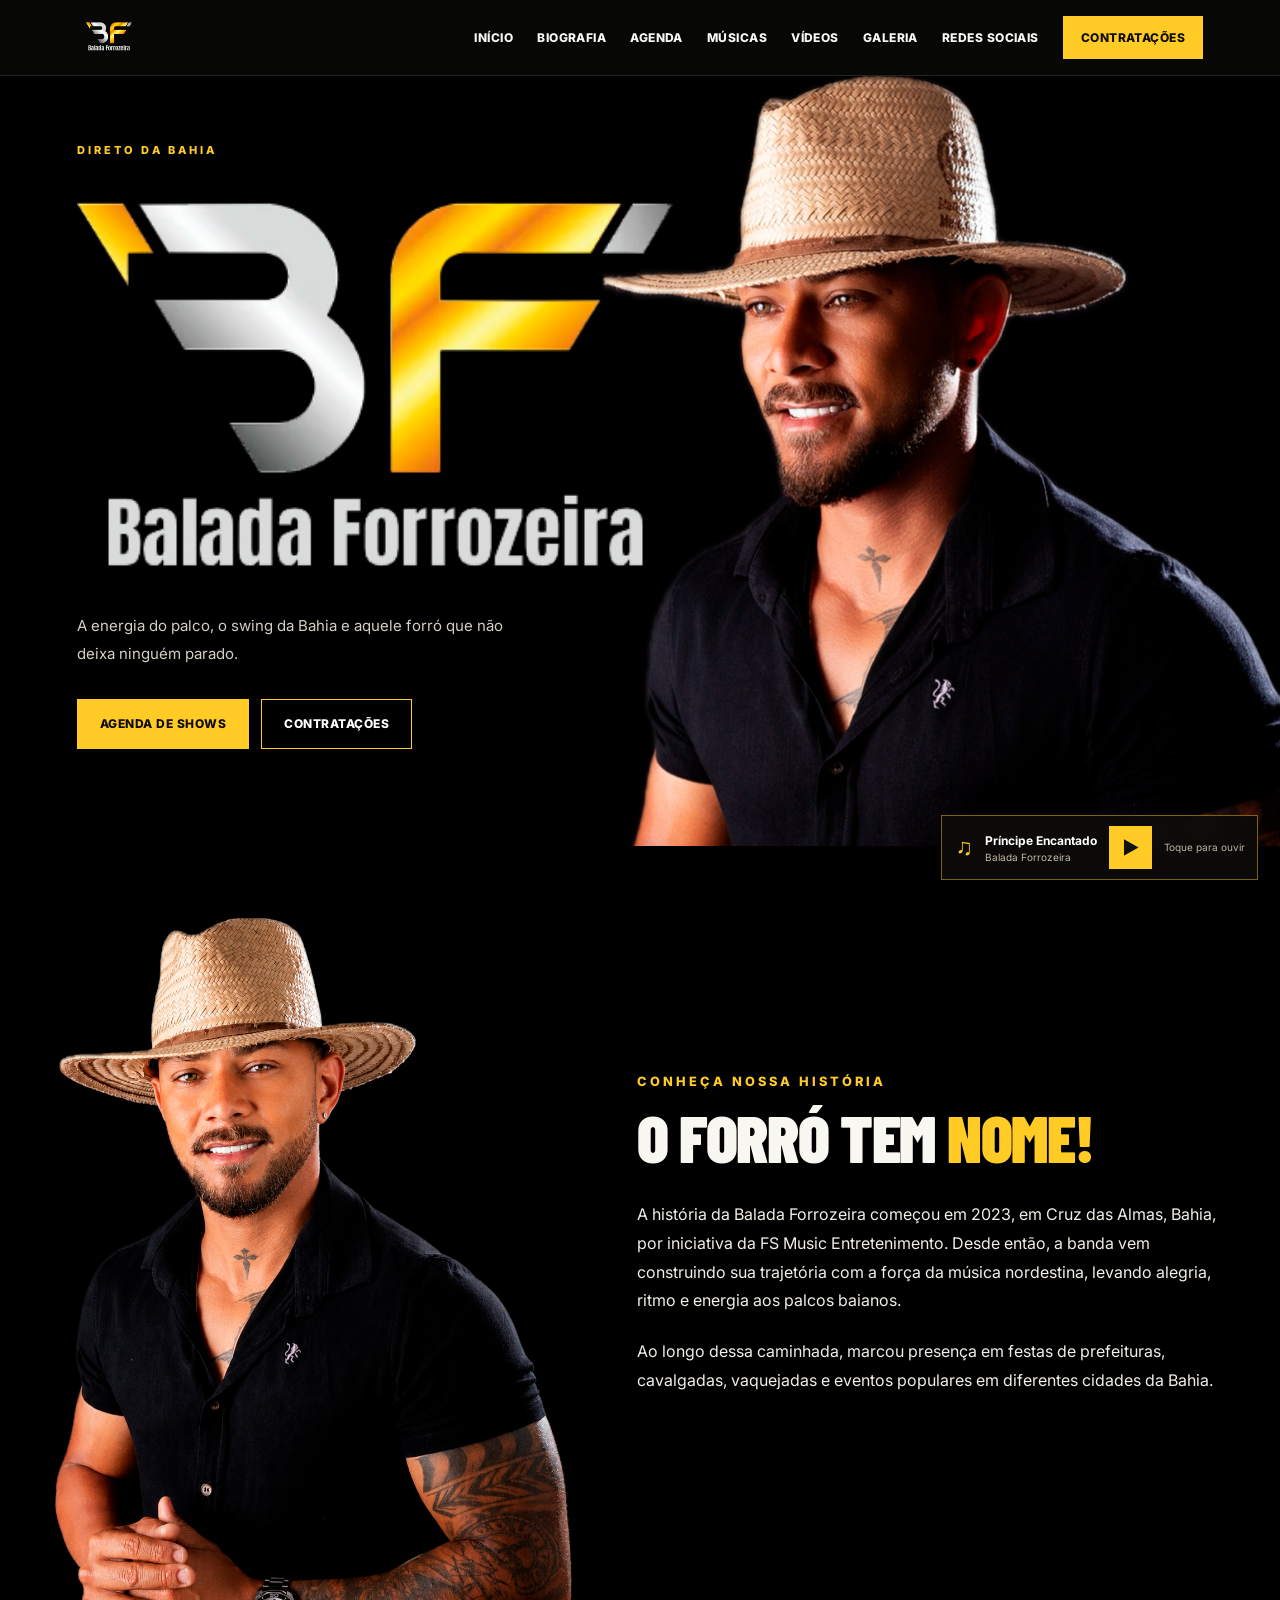
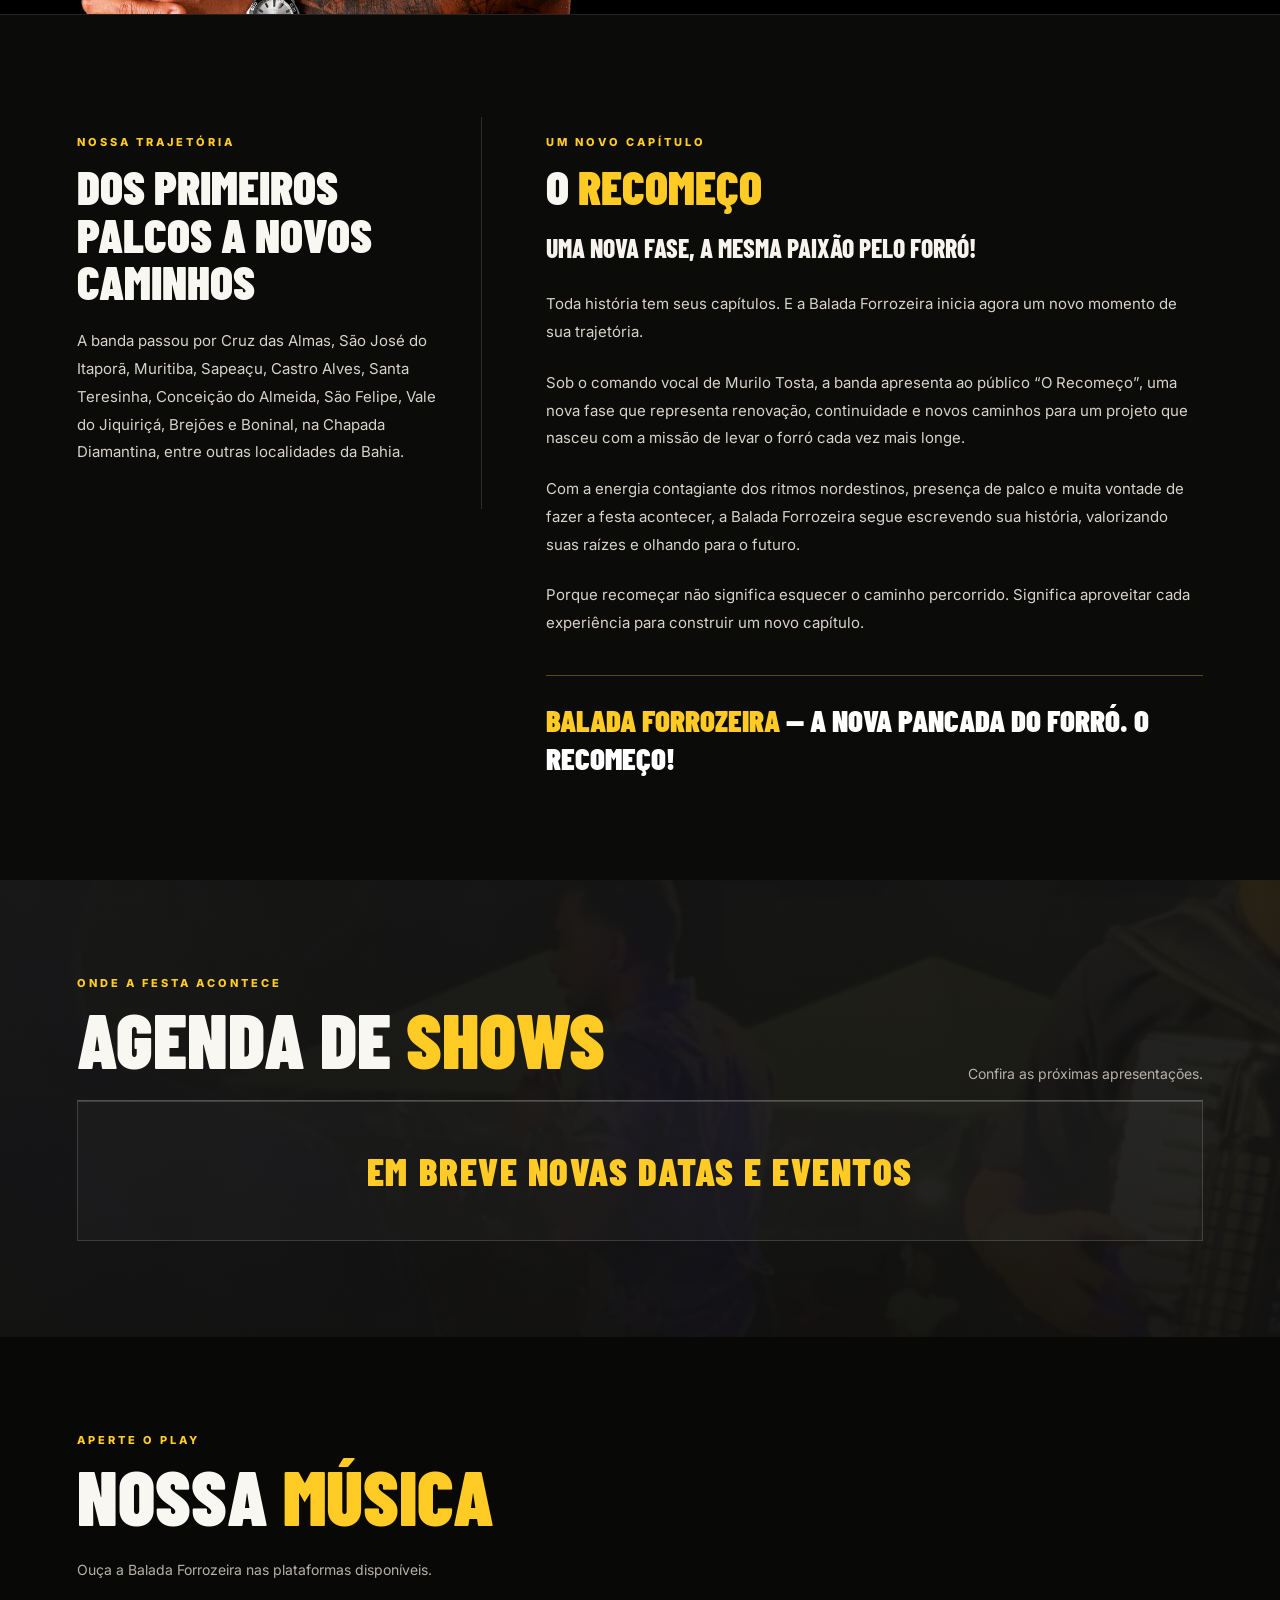
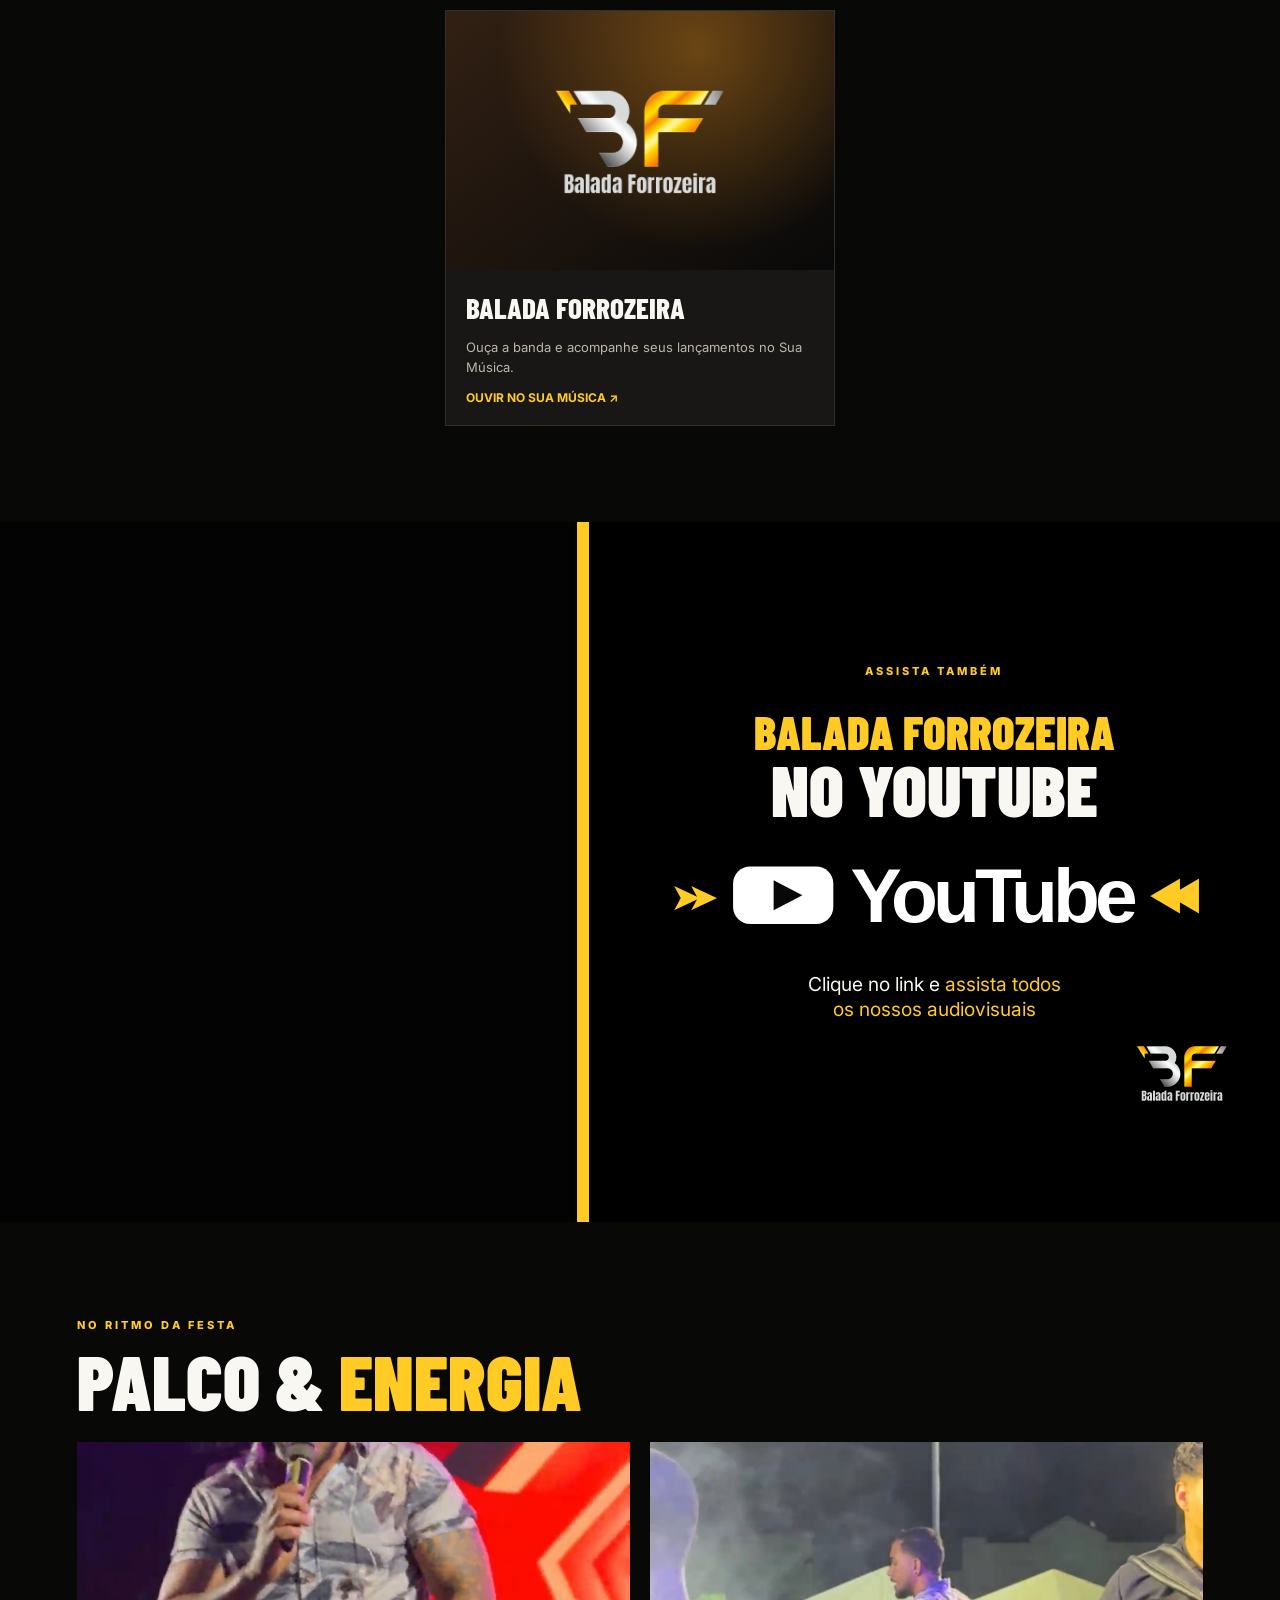
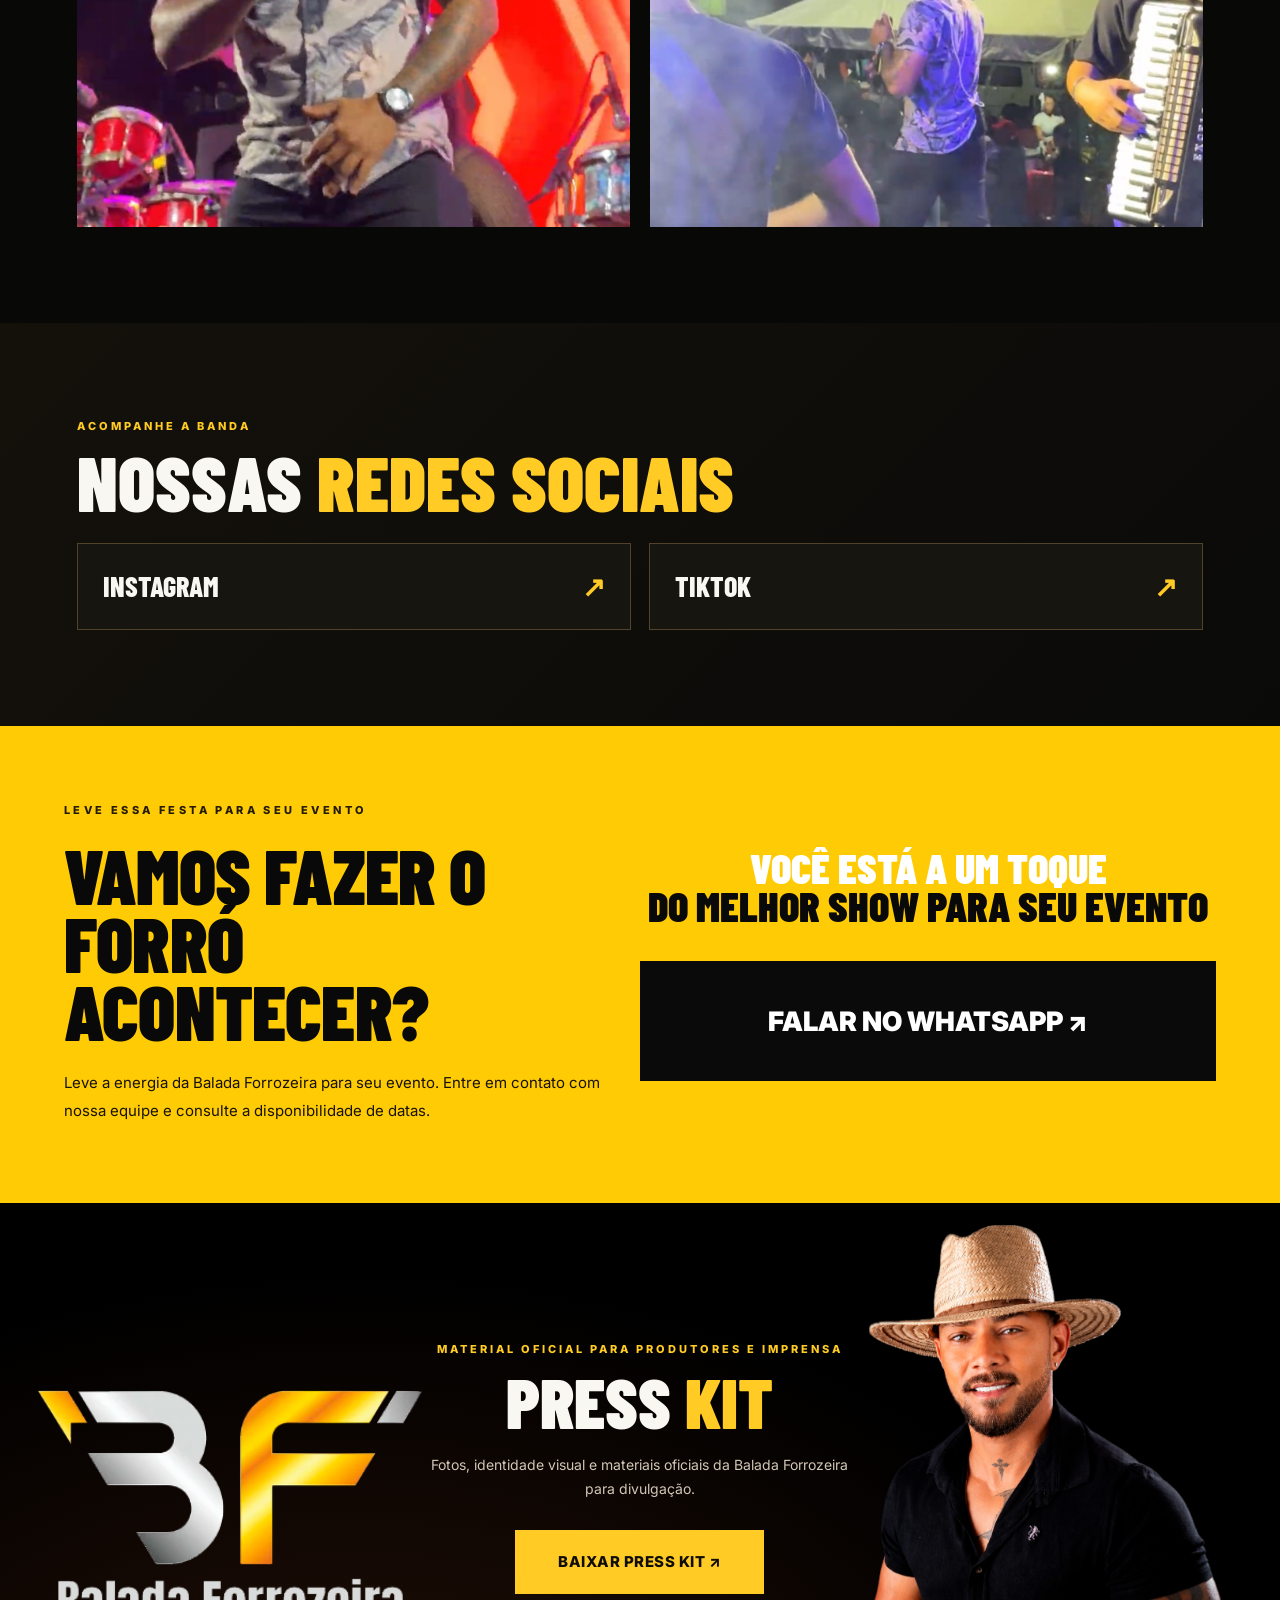
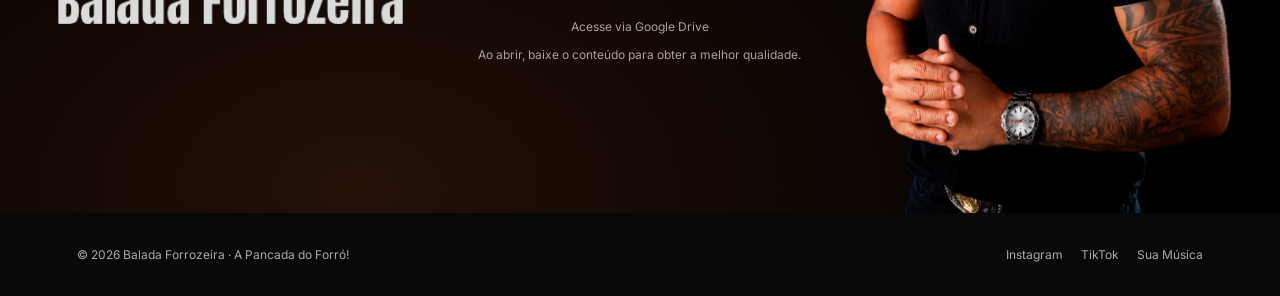
==== index.html @ 8a08c50a "Add files via upload" ====
<!doctype html><html lang="pt-BR"><head><meta charset="utf-8"><meta name="viewport" content="width=device-width,initial-scale=1"><meta name="theme-color" content="#090807"><meta name="description" content="Balada Forrozeira — O Recomeço, com Murilo Tosta. Conheça a história da banda, iniciada em Cruz das Almas, Bahia, suas músicas, vídeos e agenda de shows."><title>Balada Forrozeira | O Recomeço — Murilo Tosta</title><meta name="robots" content="index,follow,max-image-preview:large"><meta property="og:type" content="website"><meta property="og:locale" content="pt_BR"><meta property="og:title" content="Balada Forrozeira | O Recomeço — Murilo Tosta"><meta property="og:description" content="Conheça a Balada Forrozeira, banda de forró iniciada em Cruz das Almas, Bahia, em 2023. O Recomeço, com Murilo Tosta: música, vídeos, agenda e contato."><meta name="twitter:card" content="summary_large_image"><script type="application/ld+json">{"@context":"https://schema.org","@type":"MusicGroup","name":"Balada Forrozeira","alternateName":"Banda Balada Forrozeira","description":"Banda de forró criada em 2023 por iniciativa da FS Music Entretenimento, de Cruz das Almas, Bahia. Atualmente sob comando vocal de Murilo Tosta, na fase O Recomeço.","foundingDate":"2023","foundingLocation":{"@type":"Place","name":"Cruz das Almas, Bahia, Brasil"},"genre":"Forró","member":{"@type":"Person","name":"Murilo Tosta"},"sameAs":["https://www.youtube.com/@BandaBaladaForrozeiraOficial"]}</script><link rel="preconnect" href="https://fonts.googleapis.com"><link href="https://fonts.googleapis.com/css2?family=Barlow+Condensed:wght@500;600;700;800;900&family=Inter:wght@400;500;600;700;800&display=swap" rel="stylesheet"><style>
:root{--bg:#080807;--dark:#10100e;--yellow:#ffcb24;--orange:#ef7c12;--white:#f8f7f2;--gray:#b7b2a7}*{box-sizing:border-box}html{scroll-behavior:smooth}body{margin:0;background:var(--bg);color:var(--white);font-family:Inter,Arial,sans-serif}a{color:inherit;text-decoration:none}img,video{max-width:100%}button{font:inherit}h1,h2,h3,p{margin-top:0}.wrap{max-width:1240px;margin:auto;padding:0 5%}.site-header{position:sticky;top:0;z-index:30;background:#080807ed;border-bottom:1px solid #ffffff1d;backdrop-filter:blur(15px)}.header-inner{height:75px;display:flex;align-items:center;justify-content:space-between;gap:25px}.small-logo{width:118px;height:62px;object-fit:contain;object-position:left center}.nav{display:flex;align-items:center;gap:24px}.nav a{font:800 12px Inter,sans-serif;text-transform:uppercase;letter-spacing:.45px}.nav a:hover{color:var(--yellow)}.nav .nav-cta{background:var(--yellow);padding:14px 18px;color:#100e07}.menu-toggle{display:none;background:transparent;border:0;color:#fff;font-size:28px}.hero{position:relative;overflow:hidden;background:radial-gradient(ellipse at 75% 80%,#2a190c 0%,transparent 46%),#080807}.hero:after{content:"";position:absolute;bottom:0;left:0;right:0;height:110px;background:linear-gradient(transparent,#080807);pointer-events:none;z-index:3}.hero-inner{height:min(740px,75vw);min-height:610px;display:grid;grid-template-columns:48% 52%;align-items:center;position:relative}.hero-copy{z-index:5;position:relative;padding:15px 0 80px}.micro{font-size:11px;letter-spacing:3px;font-weight:800;text-transform:uppercase;color:var(--yellow)}.hero-logo{display:block;width:min(100%,550px);height:auto;margin:20px 0 10px;filter:drop-shadow(0 12px 22px #0008)}.hero-title{font:900 clamp(34px,4.3vw,60px)/.98 'Barlow Condensed',Impact,sans-serif;text-transform:uppercase;letter-spacing:.3px;margin:0 0 15px}.hero-title span,.heading span{color:var(--yellow)}.hero-sub{max-width:400px;font-size:14px;line-height:1.75;color:#d4cfc4;margin:0 0 25px}.hero-person{position:absolute;z-index:2;right:-3%;bottom:-5%;height:113%;width:61%;object-fit:contain;object-position:bottom right;filter:drop-shadow(-14px 10px 28px #0007)}.hero-accent{position:absolute;width:540px;height:540px;border-radius:50%;right:-12%;top:6%;background:radial-gradient(circle,#b7581838 0%,transparent 67%);z-index:1}.actions{display:flex;gap:12px;flex-wrap:wrap}.button{display:inline-flex;justify-content:center;align-items:center;min-height:50px;padding:0 22px;border:1px solid var(--yellow);font-weight:800;text-transform:uppercase;font-size:12px;letter-spacing:.5px;transition:transform .2s}.button:hover{transform:translateY(-3px)}.button.primary{background:var(--yellow);color:#100d06}.button.outline{color:#fff}.section{padding:96px 0;position:relative;overflow:hidden}.section-alt{background:#11110f}.heading{font:900 clamp(45px,6vw,77px)/.96 'Barlow Condensed',Impact,sans-serif;text-transform:uppercase;margin:12px 0 24px}.section-intro{color:var(--gray);font-size:14px;line-height:1.8}.bio{background:linear-gradient(125deg,#17120d,#090807 60%)}.bio-grid{display:grid;grid-template-columns:48% 52%;align-items:center;gap:2%}.bio-visual{position:relative;min-height:550px;align-self:stretch}.bio-visual img{position:absolute;height:114%;max-width:none;width:100%;bottom:-96px;left:-5%;object-fit:contain;object-position:bottom center;filter:drop-shadow(0 18px 25px #0009)}.bio-copy{padding:40px 0 30px}.bio-copy p{max-width:560px;font-size:15px;line-height:1.9;color:#d4d0c8}.demo{color:#9e9789!important;font-size:12px!important}.shows-section{isolation:isolate}.shows-section:before{content:"";position:absolute;inset:0;background:linear-gradient(90deg,#10100ff2,#10100fe6),url('assets/IMG_4966.jpeg') center/cover;z-index:-2}.shows-section:after{content:"";position:absolute;inset:0;background:linear-gradient(180deg,transparent,#100f0d8a);z-index:-1}.section-head{display:flex;justify-content:space-between;align-items:end;gap:25px}.shows{border-top:1px solid #ffffff42}.show{display:grid;grid-template-columns:105px 1.2fr 1fr 95px;gap:24px;align-items:center;padding:25px 0;border-bottom:1px solid #ffffff35}.show-date{display:flex;gap:10px;align-items:center}.show-date strong{font:900 53px/.9 'Barlow Condensed';color:var(--yellow)}.show-date small{font:800 16px 'Barlow Condensed'}.show h3{font-size:17px;margin:0 0 7px}.show p{font-size:12px;color:#b8b3aa;margin:0}.show-city{font-size:13px;color:#d8d2c6}.status{border:1px solid #ffffff65;padding:11px 10px;text-align:center;text-transform:uppercase;font-size:10px;font-weight:800}.music-grid{display:grid;grid-template-columns:repeat(3,1fr);gap:22px}.album{display:flex;flex-direction:column;min-height:320px;background:#181715;border:1px solid #ffffff1b;transition:transform .2s,border-color .2s}.album:hover{transform:translateY(-4px);border-color:var(--yellow)}.album-art{aspect-ratio:1.5;background:radial-gradient(circle at 65% 15%,#ed971c5c,transparent 60%),linear-gradient(145deg,#322013,#090909);display:flex;align-items:center;justify-content:center;overflow:hidden}.album-art img{height:100%;width:100%;object-fit:contain;padding:12px}.album-body{padding:20px;display:flex;flex-direction:column;gap:12px;flex:1}.album h3{font:800 29px 'Barlow Condensed';text-transform:uppercase;margin:0}.album p{color:#bdb6aa;font-size:13px;line-height:1.6;margin:0}.album strong{margin-top:auto;color:var(--yellow);font-size:12px;text-transform:uppercase}.empty-cover{font:900 35px 'Barlow Condensed';color:#ffffffaa;text-align:center;padding:20px}.video-grid{display:grid;grid-template-columns:1.2fr .8fr;gap:24px}.video-feature{background:#151412;border:1px solid #ffffff22;overflow:hidden}.video-feature video{display:block;width:100%;height:365px;object-fit:contain;background:#080807}.video-caption{padding:20px;font-size:14px;font-weight:700}.video-side{background:#191713;padding:32px;display:flex;flex-direction:column;justify-content:center;align-items:flex-start}.video-side p{font-size:14px;color:#d3cabc;line-height:1.8}.gallery-grid{display:grid;grid-template-columns:1fr 1fr;gap:20px}.gallery-grid img{width:100%;height:385px;object-fit:cover;display:block}.social{background:linear-gradient(135deg,#14110b,#0a0a09)}.social-links{display:grid;grid-template-columns:repeat(2,1fr);gap:18px}.social-link{display:flex;justify-content:space-between;align-items:center;padding:25px;border:1px solid #50432a;background:#171510;font:800 28px 'Barlow Condensed';text-transform:uppercase}.social-link:hover{background:#29200d}.social-link span{color:var(--yellow)}.booking{background:var(--yellow);color:#15110a;padding:80px 0}.booking .micro{color:#5b380a}.booking .heading{max-width:800px}.booking p{max-width:580px;line-height:1.8}.booking .button{background:#111;color:#fff;border-color:#111;padding:0 36px;font-size:14px;min-height:58px}.press{background:radial-gradient(ellipse at 18% 85%,#41200f,#0c0b0a 60%);padding:85px 0 0}.press-inner{display:grid;grid-template-columns:43% 57%;align-items:center;min-height:470px}.press-photo{height:470px;position:relative;overflow:hidden}.press-photo img{position:absolute;bottom:-30%;left:0;height:133%;width:100%;object-fit:contain;object-position:bottom center}.press-copy{text-align:center;padding:20px 0 70px}.press-copy .heading{margin-bottom:18px}.press-copy p{font-size:14px;color:#d2c7b7;line-height:1.7}.press-copy .button{min-height:64px;font-size:15px;padding:0 42px;margin:15px auto}.press-note{font-size:12px!important;color:#aaa197!important;margin:8px 0}.footer{padding:34px 0;display:flex;justify-content:space-between;gap:20px;color:#b0a99c;font-size:12px}.footer a{margin-left:18px}.footer a:hover{color:var(--yellow)}
@media(max-width:900px){.nav{gap:12px}.nav a{font-size:10px}.hero-inner{min-height:610px}.hero-person{width:68%;right:-13%}.hero-copy{max-width:460px}.bio-visual{min-height:490px}.show{grid-template-columns:100px 1fr 1fr;gap:16px}.show .status{display:none}.music-grid{gap:12px}.album-body{padding:16px}}
@media(max-width:700px){.header-inner{height:66px}.small-logo{width:94px}.menu-toggle{display:block}.nav{display:none;position:absolute;top:66px;left:0;right:0;background:#0c0b09;padding:22px 6%;flex-direction:column;align-items:stretch;gap:22px}.nav.open{display:flex}.nav a{font-size:13px}.hero-inner{height:auto;min-height:820px;display:block}.hero-copy{padding-top:45px;max-width:100%}.hero-logo{width:76%;max-width:370px;margin:12px 0 5px}.hero-title{font-size:38px}.hero-sub{max-width:300px;font-size:12px}.hero-person{height:66%;width:110%;right:-23%;bottom:-4%;object-position:bottom right}.hero-copy .actions{max-width:270px}.hero-copy .button{min-height:42px;padding:0 13px;font-size:10px}.section{padding:65px 0}.bio-grid{grid-template-columns:1fr}.bio-visual{min-height:390px;order:2}.bio-visual img{height:122%;bottom:-60px;left:0}.bio-copy{order:1;padding:0}.section-head{display:block}.show{grid-template-columns:75px 1fr;gap:8px;padding:20px 0}.show-date strong{font-size:42px}.show-city{grid-column:2}.music-grid{grid-template-columns:1fr}.album{min-height:0}.album-art{aspect-ratio:1.9}.video-grid,.gallery-grid,.social-links,.press-inner{grid-template-columns:1fr}.video-feature video{height:280px}.video-side{padding:25px}.gallery-grid img{height:320px}.press-inner{display:flex;flex-direction:column-reverse}.press-photo{height:360px;width:100%}.press-photo img{height:145%;bottom:-45%}.press-copy{padding:0}.booking{padding:65px 0}.footer{flex-direction:column}.footer a{margin:0 14px 0 0}}
@media(max-width:410px){.hero-inner{min-height:755px}.hero-person{height:61%;width:120%;right:-30%}.hero-logo{width:83%}.hero-title{font-size:34px}.hero-sub{max-width:250px}}

/* V4 — composição aprovada: sem molduras, PNGs originais preservados */
.hero{background:radial-gradient(ellipse at 65% 93%,rgba(91,45,13,.26),transparent 45%),#050505}
.hero-inner{height:calc(100svh - 75px);min-height:640px;max-height:840px;grid-template-columns:52% 48%}
.hero-copy{padding:0 0 32px;align-self:center;z-index:4}
.hero-logo{width:min(100%,650px);max-height:450px;object-fit:contain;object-position:left center;margin:22px 0 34px;filter:none}
.hero-person{height:110%;width:66%;right:-4%;bottom:-13%;object-fit:contain;object-position:bottom right;filter:none;z-index:3}
.hero-accent{display:none}
.hero-sub{font-size:15px;max-width:460px}
.hero:after{height:55px}
.bio{background:#0b0b0b}
.bio-visual{min-height:610px;overflow:hidden}
.bio-visual img{height:116%;width:105%;bottom:-13%;left:-7%;object-fit:contain;object-position:bottom left;filter:none}
.press{background:radial-gradient(ellipse at 15% 90%,#2c180d,#090909 62%)}
.press-photo{height:530px;overflow:hidden}
.press-photo img{height:122%;width:110%;bottom:-23%;left:-6%;object-fit:contain;filter:none}
.small-logo{width:95px;height:64px}
@media(max-width:900px){.hero-person{width:73%;right:-13%}.hero-logo{width:94%}}
@media(max-width:700px){
 .hero-inner{height:auto;min-height:800px;max-height:none;display:block}
 .hero-copy{padding:40px 0 0;position:relative;z-index:5}
 .hero-logo{width:85%;max-height:245px;margin:18px 0 12px}
 .hero-sub{max-width:265px;font-size:12px}
 .hero-person{height:66%;width:117%;right:-24%;bottom:-5%;object-position:bottom right;z-index:2}
 .hero-copy .actions{max-width:290px}
 .bio-visual{min-height:430px;overflow:hidden}
 .bio-visual img{height:120%;width:100%;left:0;bottom:-20%}
 .press-photo{height:380px;width:100%}
 .press-photo img{height:127%;bottom:-26%;left:-5%;width:110%}
}
@media(max-width:410px){.hero-inner{min-height:750px}.hero-person{height:63%;width:125%;right:-30%}.hero-logo{width:91%}}

/* V5: composição das duas referências fornecidas; fotografias intactas */
@media(min-width:901px){
 .wrap{max-width:1500px;padding-left:6%;padding-right:6%}
 .hero{overflow:hidden;background:#000}
 .hero-inner{height:770px;min-height:770px;max-height:none;display:block;position:relative}
 .hero-copy{position:relative;padding:67px 0 0;width:53%;z-index:5;align-self:auto}
 .hero-logo{width:650px;max-width:100%;max-height:none;height:auto;margin:45px 0 45px;object-fit:contain;object-position:left top}
 .hero-person{position:absolute;right:-5%;top:0;bottom:auto;height:auto;width:min(58%,810px);max-width:none;object-fit:initial;filter:none;z-index:3}
 .hero-sub{font-size:15px;max-width:465px;line-height:1.9;margin-bottom:30px}
 .hero:after{display:none}
 .bio{background:#000;overflow:hidden;padding:0}
 .bio-grid{min-height:790px;grid-template-columns:49% 51%;gap:0;position:relative}
 .bio-visual{min-height:790px;position:relative;overflow:visible}
 .bio-visual img{position:absolute;left:-10%;top:24px;bottom:auto;width:115%;max-width:none;height:auto;object-fit:initial;filter:none}
 .bio-copy{padding-left:35px;z-index:2}
 .bio-copy .heading{font-size:clamp(55px,5.1vw,83px)}
}
@media(min-width:901px) and (max-width:1200px){.hero-person{width:62%;right:-12%}.hero-copy{width:55%}.hero-logo{width:560px}.bio-visual img{width:120%;left:-15%}}
@media(max-width:900px){
 .hero{background:#000;overflow:hidden}
 .hero-inner{min-height:760px;max-height:none;height:auto;display:block}
 .hero-copy{padding:35px 0 0;z-index:5}
 .hero-logo{width:min(94%,520px);max-height:none;height:auto;margin:28px 0 22px}
 .hero-person{position:absolute;top:auto;bottom:-145px;right:-14%;height:auto;width:min(92%,610px);max-width:none;object-fit:initial;filter:none}
 .hero:after{display:none}
 .bio{background:#000;overflow:hidden}
 .bio-grid{display:flex;flex-direction:column;gap:0}
 .bio-copy{order:1;padding:10px 0 0}
 .bio-visual{order:2;min-height:490px;overflow:visible}
 .bio-visual img{position:absolute;top:0;bottom:auto;left:50%;transform:translateX(-50%);width:min(100%,500px);height:auto;max-width:none;object-fit:initial;filter:none}
}
@media(max-width:550px){
 .hero-inner{min-height:740px}
 .hero-logo{width:95%;margin:26px 0 20px}
 .hero-person{width:100%;right:-20%;bottom:-75px}
 .hero-sub{max-width:290px}
 .bio-visual{min-height:440px}
 .bio-visual img{width:110%;left:48%}
}

/* V6 — vídeo ambiente e flutuação delicada, sem recortar ou transformar os arquivos */
.bio{isolation:isolate;background:#000!important}
.bio-motion-bg{position:absolute;inset:0;z-index:0;overflow:hidden;pointer-events:none}
.bio-motion-bg video{display:block;position:absolute;inset:0;width:100%;height:100%;object-fit:cover;object-position:center 42%;opacity:.65;filter:saturate(1.05)}
.bio-motion-bg::after{content:"";position:absolute;inset:0;background:linear-gradient(90deg,rgba(0,0,0,.22),rgba(0,0,0,.30) 45%,rgba(0,0,0,.66))}
.bio-grid{z-index:1}
.hero-person{animation:bfFloat 6.5s ease-in-out infinite;will-change:transform}
.bio-visual img{animation:bfFloat 7.2s ease-in-out infinite;will-change:transform}
.press-photo img{animation:bfFloat 8s ease-in-out infinite;will-change:transform}
/* Transform animations are supported by older browsers; the base positioning remains intact. */
.hero-person{animation-name:bfFloatHero!important}
.bio-visual img{animation-name:bfFloatBio!important}
.press-photo img{animation-name:bfFloatPress!important}
@keyframes bfFloatHero{0%,100%{transform:translateY(0)}50%{transform:translateY(-19px)}}
@keyframes bfFloatBio{0%,100%{transform:translate(-50%,0)}50%{transform:translate(-50%,-19px)}}
@keyframes bfFloatPress{0%,100%{transform:translateY(0)}50%{transform:translateY(-17px)}}
@media(max-width:700px){.bio-motion-bg video{object-position:50% center;opacity:.65}.bio-motion-bg::after{background:rgba(0,0,0,.42)}}
@media(prefers-reduced-motion:reduce){.hero-person,.bio-visual img,.press-photo img{animation:none!important}}

/* V8: enquadramento estável; a animação mantém o centro da foto */
@media(min-width:901px){
 .bio-grid{grid-template-columns:49% 51%;min-height:790px}
 .bio-visual{min-height:790px;overflow:visible}
 .bio-visual img{left:50%!important;top:12px!important;bottom:auto!important;width:auto!important;height:770px!important;max-width:none!important;object-fit:contain!important;animation:bfFloatBio 7.2s ease-in-out infinite!important}
}
@media(max-width:900px){
 .bio-visual img{left:50%!important;top:0!important;bottom:auto!important;width:auto!important;height:min(110vw,560px)!important;max-width:95vw!important;object-fit:contain!important;animation:bfFloatBio 7.2s ease-in-out infinite!important}
}
@media(prefers-reduced-motion:reduce){.bio-visual img{animation:none!important;transform:translateX(-50%)!important}}

/* V9 — player musical; não modifica o layout das seções */
.music-player{position:fixed;right:22px;bottom:20px;z-index:80;display:flex;align-items:center;gap:12px;padding:10px 12px 10px 14px;background:rgba(12,11,9,.96);border:1px solid #ffcb2475;box-shadow:0 12px 36px #000a;backdrop-filter:blur(12px);max-width:calc(100vw - 24px);color:#fff}
.music-player .music-note{font-size:23px;color:var(--yellow);line-height:1}.music-player .track-info{display:flex;flex-direction:column;gap:3px;min-width:0}.music-player .track-info strong{font-size:12px;white-space:nowrap}.music-player .track-info small{font-size:10px;color:#c3b9a5;white-space:nowrap}.music-player button{cursor:pointer;display:flex;align-items:center;justify-content:center;min-width:43px;height:43px;border:0;background:var(--yellow);color:#111;font-size:18px;font-weight:900}.music-player button:focus-visible{outline:2px solid white;outline-offset:3px}.music-player .track-status{font-size:10px;color:#bdb6a9;max-width:120px;line-height:1.3}
@media(max-width:520px){.music-player{right:10px;bottom:10px;gap:9px;padding:8px}.music-player .track-status{display:none}.music-player .music-note{font-size:19px}.music-player .track-info strong{font-size:11px}}

/* V10 — biografia: cantor maior, chapéu sempre visível, sem alterar demais seções */
@media (min-width:901px){
 .bio-grid{min-height:870px!important}
 .bio-visual{min-height:870px!important;overflow:visible!important}
 .bio-visual img{top:26px!important;bottom:auto!important;left:50%!important;height:840px!important;width:auto!important;max-width:none!important;object-fit:contain!important;animation:bfFloatBioSafe 7.2s ease-in-out infinite!important}
}
@media (max-width:900px){
 .bio-visual{min-height:clamp(460px,105vw,650px)!important;overflow:visible!important}
 .bio-visual img{top:22px!important;bottom:auto!important;left:50%!important;height:clamp(450px,100vw,620px)!important;width:auto!important;max-width:100vw!important;object-fit:contain!important;animation:bfFloatBioSafe 7.2s ease-in-out infinite!important}
}
@keyframes bfFloatBioSafe{0%,100%{transform:translate(-50%,0)}50%{transform:translate(-50%,12px)}}
@media(prefers-reduced-motion:reduce){.bio-visual img{animation:none!important;transform:translateX(-50%)!important}}

/* V11 — alteração exclusiva no Press Kit: logo à esquerda, texto central, cantor à direita */
@media (min-width:901px){
 .press{padding:0!important;background:radial-gradient(ellipse at 28% 96%,#241007 0%,#000 62%)!important;overflow:hidden}
 .press .press-inner{max-width:1700px!important;padding:0 3%!important;min-height:610px!important;display:grid!important;grid-template-columns:32% 36% 32%!important;gap:0!important;align-items:center!important;position:relative}
 .press .press-brand{grid-column:1;grid-row:1;align-self:center;z-index:2}
 .press .press-brand img{display:block;width:100%;height:auto;object-fit:contain}
 .press .press-copy{grid-column:2;grid-row:1;z-index:3;padding:30px 0!important;text-align:center}
 .press .press-copy .heading{font-size:clamp(60px,5.5vw,95px)}
 .press .press-photo{grid-column:3;grid-row:1;position:relative!important;height:610px!important;overflow:visible!important;align-self:end}
 .press .press-photo img{position:absolute!important;left:50%!important;top:22px!important;bottom:auto!important;transform:translateX(-50%)!important;height:670px!important;width:auto!important;max-width:none!important;object-fit:contain!important;animation:bfPressSafe 8s ease-in-out infinite!important}
 @keyframes bfPressSafe{0%,100%{transform:translate(-50%,0)}50%{transform:translate(-50%,10px)}}
}
@media (max-width:900px){
 .press{overflow:hidden;background:#000!important}
 .press .press-inner{display:flex!important;flex-direction:column!important;align-items:center!important;padding-top:55px!important}
 .press .press-brand{width:min(85%,400px);order:1;margin-bottom:24px}
 .press .press-brand img{width:100%;height:auto;display:block}
 .press .press-copy{order:2!important;padding:0 0 24px!important}
 .press .press-photo{order:3!important;position:relative!important;width:100%!important;height:clamp(380px,105vw,610px)!important;overflow:visible!important}
 .press .press-photo img{position:absolute!important;top:14px!important;bottom:auto!important;left:50%!important;width:auto!important;height:clamp(480px,115vw,700px)!important;max-width:none!important;object-fit:contain!important;animation:bfPressMobile 8s ease-in-out infinite!important}
 @keyframes bfPressMobile{0%,100%{transform:translate(-50%,0)}50%{transform:translate(-50%,24px)}}
}
@media(prefers-reduced-motion:reduce){.press .press-photo img{animation:none!important;transform:translateX(-50%)!important}}

/* V12: changes confined to biography, YouTube and booking */
@media(min-width:901px){
 .bio{overflow:hidden}
 .bio-grid{min-height:690px;grid-template-columns:48% 52%}
 .bio-visual{min-height:690px}
 .bio-visual img{height:780px!important;width:auto!important;max-width:none!important;left:50%!important;bottom:-86px!important;top:auto!important;object-fit:contain!important;transform:translateX(-50%);animation:bfBioV12 8s ease-in-out infinite!important}
 @keyframes bfBioV12{0%,100%{transform:translate(-50%,0)}50%{transform:translate(-50%,-9px)}}
}
.bf-youtube{background:#030303!important;padding:0!important}
.bf-youtube-layout{display:grid;grid-template-columns:46% 54%;min-height:700px}
.bf-youtube-visual{position:relative;overflow:hidden;border-right:12px solid #ffcb24;min-height:700px}
.bf-youtube-visual video{position:absolute;width:100%;height:100%;inset:0;object-fit:cover;object-position:center center;display:block}
.bf-youtube-copy{display:flex;flex-direction:column;justify-content:center;align-items:center;text-align:center;padding:65px 5% 45px;background:#000}
.bf-youtube-heading{font:900 clamp(56px,5.6vw,110px)/.94 'Barlow Condensed',Impact,sans-serif;text-transform:uppercase;margin:10px 0 35px}
.bf-youtube-heading span{color:#ffcb24;font-size:.65em}
.bf-youtube-link{display:flex;align-items:center;justify-content:center;gap:16px;width:100%;max-width:620px;transition:transform .2s}
.bf-youtube-link:hover{transform:scale(1.035)}
.bf-youtube-link svg{width:clamp(68px,8vw,116px);flex:none}
.bf-youtube-word{font:800 clamp(45px,6vw,108px)/1 Arial,sans-serif;letter-spacing:-5px;color:#fff}
.bf-arrows{color:#ffcb24;font-size:clamp(22px,3vw,52px);letter-spacing:-15px;padding-right:12px}
.bf-youtube-invite{font-size:clamp(17px,1.5vw,25px);line-height:1.3;margin:38px 0 24px}
.bf-youtube-invite strong{font-weight:400;color:#ffcb24}
.bf-youtube-logo{width:90px;align-self:flex-end;margin-right:3%;object-fit:contain}
.booking{overflow:hidden;padding:0!important;min-height:540px}
.bf-booking-grid{display:grid;grid-template-columns:60% 40%;min-height:540px;align-items:center;position:relative}
.bf-booking-copy{padding:70px 0;position:relative;z-index:2}
.booking .heading{font-size:clamp(60px,6.5vw,108px);max-width:850px}
.booking p{font-size:17px;max-width:680px}
.bf-booking-art{position:relative;height:100%;min-height:540px}
.bf-booking-art img{position:absolute;right:-9%;bottom:-100px;height:112%;width:auto;max-width:none;object-fit:contain;object-position:bottom center;filter:drop-shadow(-12px 8px 12px #0002)}
.bf-booking-outline{position:absolute;top:20%;right:-8%;font:900 clamp(55px,7vw,125px)/.9 'Barlow Condensed',Impact,sans-serif;color:#00000013;text-align:right}
@media(max-width:900px){
 .bf-youtube-layout{grid-template-columns:1fr 1fr;min-height:510px}
 .bf-youtube-visual{min-height:510px}
 .bf-youtube-copy{padding:35px 5%}
 .bf-youtube-heading{font-size:58px}
 .bf-youtube-word{font-size:45px;letter-spacing:-3px}
 .bf-arrows{font-size:22px;letter-spacing:-8px}
 .bf-youtube-link svg{width:62px}
 .bf-booking-art img{height:95%;right:-25%;bottom:-35px}
}
@media(max-width:700px){
 .bio-visual{min-height:500px!important}
 .bio-visual img{height:590px!important;width:auto!important;max-width:none!important;left:50%!important;bottom:-80px!important;top:auto!important;transform:translateX(-50%)!important;animation:none!important}
 .bf-youtube-layout{grid-template-columns:1fr}
 .bf-youtube-visual{height:530px;min-height:0;border-right:0;border-bottom:8px solid #ffcb24}
 .bf-youtube-copy{padding:48px 5%}
 .bf-youtube-heading{font-size:clamp(52px,12vw,75px)}
 .bf-youtube-word{font-size:clamp(42px,10vw,72px)}
 .bf-youtube-invite{font-size:18px}
 .bf-youtube-logo{width:70px}
 .bf-booking-grid{display:flex;flex-direction:column;align-items:stretch}
 .bf-booking-copy{padding:65px 0 10px}
 .booking .heading{font-size:clamp(58px,13vw,85px)}
 .bf-booking-art{height:380px;min-height:380px}
 .bf-booking-art img{height:110%;right:50%;transform:translateX(50%);bottom:-55px}
 .bf-booking-outline{right:0;top:15%;font-size:85px}
}
@media(prefers-reduced-motion:reduce){.bio-visual img{animation:none!important}}

/* V13 — somente seção de contratações, conforme referência fornecida */
.booking{background:#ffcb05!important;color:#080808!important;min-height:0!important;padding:0!important;overflow:visible!important}
.booking .bf-booking-reference{display:grid!important;grid-template-columns:50% 50%!important;align-items:center!important;gap:0!important;min-height:0!important;max-width:1510px!important;padding:55px 30px 65px!important}
.bf-booking-left{padding:0 35px 0 0}
.booking .bf-booking-left .micro{color:#241b03!important;letter-spacing:.31em;font-size:12px;font-weight:800;margin:0 0 24px}
.booking .bf-booking-left .heading{color:#090909!important;font-size:clamp(76px,6.1vw,122px)!important;line-height:.87!important;max-width:none!important;margin:0 0 27px!important;letter-spacing:-.012em}
.booking .bf-booking-left p{font-size:16px!important;line-height:1.8!important;max-width:650px!important;margin:0!important;color:#17120a!important}
.bf-booking-right{text-align:center;padding:0 0 0 20px;display:flex;flex-direction:column;justify-content:center;align-items:center;gap:34px}
.bf-booking-right h3{font:900 clamp(35px,3.35vw,67px)/.91 'Barlow Condensed',Impact,sans-serif;text-transform:uppercase;margin:0;color:#090909;white-space:nowrap}
.bf-booking-right h3 span{color:#fff}
.bf-booking-whatsapp{display:flex;align-items:center;justify-content:center;width:100%;max-width:660px;min-height:150px;padding:25px;background:#0a0a0a;color:#fff!important;font-size:clamp(20px,1.85vw,33px);font-weight:900;text-transform:uppercase;text-decoration:none;transition:background .2s}
.bf-booking-whatsapp:hover{background:#252525}
@media(max-width:1000px){.booking .bf-booking-reference{padding:48px 24px!important}.booking .bf-booking-left .heading{font-size:clamp(55px,7vw,85px)!important}.bf-booking-right h3{font-size:clamp(28px,3.6vw,42px)}.bf-booking-whatsapp{min-height:110px}}
@media(max-width:700px){.booking .bf-booking-reference{grid-template-columns:1fr!important;gap:35px!important;padding:50px 22px!important}.bf-booking-left{padding:0}.booking .bf-booking-left .heading{font-size:clamp(66px,14vw,100px)!important}.bf-booking-right{padding:0;gap:24px}.bf-booking-right h3{font-size:clamp(31px,7.8vw,50px);white-space:normal}.bf-booking-whatsapp{min-height:90px}}

/* V14 — ajustes pontuais conforme as duas referências aprovadas */
@media (min-width:901px){
  #biografia.bio{padding:0!important;min-height:858px!important;overflow:hidden!important;position:relative}
  #biografia .bio-grid{max-width:1792px!important;width:100%!important;padding:0 2.5%!important;min-height:858px!important;height:858px!important;display:grid!important;grid-template-columns:49% 51%!important;gap:0!important;align-items:center!important}
  #biografia .bio-visual{height:858px!important;min-height:858px!important;position:relative!important;overflow:visible!important;align-self:stretch!important}
  #biografia .bio-visual img{position:absolute!important;top:27px!important;bottom:auto!important;left:47%!important;width:auto!important;height:1220px!important;max-width:none!important;object-fit:contain!important;object-position:top center!important;animation:bfBioReference 5.5s ease-in-out infinite!important;filter:none!important}
  @keyframes bfBioReference{0%,100%{transform:translate(-50%,0)}50%{transform:translate(-50%,24px)}}
  #biografia .bio-copy{padding:0 0 0 0!important;position:relative!important;z-index:3!important;align-self:center!important;transform:translateY(3px)}
  #biografia .bio-copy .micro{font-size:15px!important;letter-spacing:3px!important;margin-bottom:18px!important}
  #biografia .bio-copy .heading{font-size:clamp(62px,5.45vw,99px)!important;line-height:.95!important;white-space:nowrap!important;letter-spacing:-.6px!important;margin:0 0 33px!important}
  #biografia .bio-copy p{font-size:19px!important;line-height:2!important;max-width:750px!important;margin:0 0 18px!important;color:#eee!important}
  #biografia .bio-copy .demo{font-size:15px!important;color:#b1a89a!important}
  #contratacoes.booking{background:#ffcb05!important;min-height:477px!important;padding:0!important;overflow:hidden!important}
  #contratacoes .bf-booking-reference{max-width:1435px!important;width:100%!important;min-height:477px!important;display:grid!important;grid-template-columns:50% 50%!important;gap:0!important;align-items:center!important;padding:40px 0!important;margin:0 auto!important}
  #contratacoes .bf-booking-left{padding:0 30px 0 0!important}
  #contratacoes .bf-booking-left .micro{font-size:11px!important;letter-spacing:3.4px!important;margin:0 0 23px!important}
  #contratacoes .bf-booking-left .heading{font-size:clamp(75px,5.2vw,106px)!important;line-height:.89!important;letter-spacing:-.8px!important;margin:0 0 24px!important;max-width:none!important}
  #contratacoes .bf-booking-left p{font-size:15px!important;line-height:1.9!important;max-width:640px!important}
  #contratacoes .bf-booking-right{padding:0!important;gap:36px!important;align-items:center!important;text-align:center!important}
  #contratacoes .bf-booking-right h3{font-size:clamp(38px,3.1vw,62px)!important;line-height:.91!important;white-space:nowrap!important}
  #contratacoes .bf-booking-whatsapp{width:100%!important;max-width:660px!important;min-height:150px!important;font-size:32px!important;padding:25px!important}
}
@media (min-width:901px) and (max-width:1450px){
 #biografia .bio-grid{padding:0 3%!important}
 #biografia .bio-visual img{height:clamp(900px,77vw,1220px)!important}
 #biografia .bio-copy .heading{font-size:clamp(57px,5.25vw,80px)!important}
 #biografia .bio-copy p{font-size:clamp(15px,1.1vw,19px)!important}
 #contratacoes .bf-booking-reference{padding:40px 5%!important}
 #contratacoes .bf-booking-left .heading{font-size:clamp(70px,6vw,100px)!important}
 #contratacoes .bf-booking-right h3{font-size:clamp(34px,3.3vw,54px)!important}
 #contratacoes .bf-booking-whatsapp{font-size:clamp(22px,2.1vw,32px)!important;min-height:120px!important}
}
@media(max-width:900px){
 #biografia.bio{overflow:hidden!important}
 #biografia .bio-grid{display:flex!important;flex-direction:column!important;min-height:0!important;height:auto!important}
 #biografia .bio-copy{order:1!important;padding:55px 0 12px!important;transform:none!important}
 #biografia .bio-copy .heading{font-size:clamp(55px,10vw,83px)!important;white-space:normal!important}
 #biografia .bio-visual{order:2!important;min-height:clamp(510px,110vw,720px)!important;height:clamp(510px,110vw,720px)!important;overflow:visible!important;width:100%!important}
 #biografia .bio-visual img{position:absolute!important;top:15px!important;bottom:auto!important;left:50%!important;height:clamp(750px,150vw,1050px)!important;width:auto!important;max-width:none!important;object-fit:contain!important;animation:bfBioReference 5.5s ease-in-out infinite!important}
 @keyframes bfBioReference{0%,100%{transform:translate(-50%,0)}50%{transform:translate(-50%,18px)}}
 #contratacoes .bf-booking-reference{padding:50px 5%!important}
}
@media(prefers-reduced-motion:reduce){#biografia .bio-visual img{animation:none!important;transform:translateX(-50%)!important}}

/* V16 — movimento uniforme nas três fotos do cantor; mantém composição e dimensões. */
@keyframes cantorFlutuaTopo {0%,100%{transform:translateY(0)}50%{transform:translateY(-18px)}}
@keyframes cantorFlutuaCentro {0%,100%{transform:translate(-50%,0)}50%{transform:translate(-50%,-18px)}}
.hero-person {animation:cantorFlutuaTopo 6.5s ease-in-out infinite!important;}
#biografia .bio-visual img {animation:cantorFlutuaCentro 6.5s ease-in-out infinite!important;}
.press .press-photo img {animation:cantorFlutuaCentro 6.5s ease-in-out infinite!important;}
@media(prefers-reduced-motion:reduce){.hero-person,#biografia .bio-visual img,.press .press-photo img{animation:none!important}}

/* V17 — conteúdo oficial, agenda condicional e plataformas disponíveis */
.bio-copy .bio-restart{font:900 clamp(27px,2.8vw,45px)/1.05 'Barlow Condensed',Impact,sans-serif;color:#ffcb24;margin:25px 0 16px;text-transform:uppercase}
.bio-copy .bio-restart span{display:block;color:#fff;font-size:.62em;line-height:1.15;margin-top:5px}
.bio-copy .bio-signature{color:#ffcb24;font-weight:800;font-size:clamp(12px,1vw,16px);letter-spacing:.03em}
.bio-copy p{line-height:1.6}
.bio-grid{align-items:center}
.shows-empty{padding:48px 24px;text-align:center;border:1px solid #ffffff27;background:#ffffff07;color:#ffcb24;font:900 clamp(25px,3vw,48px)/1.1 'Barlow Condensed',Impact,sans-serif;letter-spacing:.04em}
.music-grid-official{grid-template-columns:minmax(250px,390px)!important;justify-content:start}
@media(max-width:900px){.bio-copy{padding-top:20px;padding-bottom:36px}.shows-empty{padding:35px 15px}}

/* V18: arquitetura de conteúdo fluido — biografia longa sem altura fixa */
#biografia.bio-v18{height:auto!important;min-height:0!important;padding:0!important;overflow:hidden!important;isolation:isolate}
#biografia .bio-intro-v18{width:100%!important;max-width:1792px!important;height:auto!important;min-height:clamp(670px,60vw,860px)!important;padding:72px clamp(28px,4.4vw,86px) 0!important;display:grid!important;grid-template-columns:minmax(0,48%) minmax(0,52%)!important;gap:0!important;align-items:center!important}
#biografia .bio-intro-v18 .bio-visual{height:100%!important;min-height:0!important;overflow:visible!important;align-self:stretch!important;position:relative!important}
#biografia .bio-intro-v18 .bio-visual img{position:absolute!important;top:0!important;bottom:auto!important;left:46%!important;height:clamp(790px,74vw,1130px)!important;width:auto!important;max-width:none!important;object-fit:contain!important;object-position:top center!important;animation:cantorFlutuaCentro 6.5s ease-in-out infinite!important}
#biografia .bio-intro-v18 .bio-copy{position:relative!important;z-index:2!important;transform:none!important;align-self:center!important;padding:44px 0 85px 20px!important;min-width:0!important}
#biografia .bio-intro-v18 .bio-copy .micro{font-size:clamp(11px,1vw,15px)!important;margin-bottom:16px!important}
#biografia .bio-intro-v18 .bio-copy .heading{font-size:clamp(54px,5.15vw,96px)!important;line-height:.98!important;white-space:normal!important;margin:0 0 30px!important;letter-spacing:-.02em!important}
#biografia .bio-intro-v18 .bio-copy p{font-size:clamp(16px,1.13vw,19px)!important;line-height:1.8!important;max-width:700px!important;margin:0 0 22px!important;color:#f2eee8!important}
.bio-story-v18{background:#0b0b0a;padding:clamp(75px,8vw,130px) 0;position:relative;border-top:1px solid #ffffff1b}
.bio-story-inner-v18{display:grid;grid-template-columns:minmax(0,36%) minmax(0,64%);gap:clamp(35px,5vw,95px);align-items:start}
.bio-story-v18 h3{font:900 clamp(35px,3.7vw,62px)/1 'Barlow Condensed',Impact,sans-serif;text-transform:uppercase;margin:14px 0 22px}
.bio-story-v18 h3 span{color:var(--yellow)}
.bio-story-v18 h4{font:800 clamp(22px,2vw,32px)/1.2 'Barlow Condensed',Impact,sans-serif;text-transform:uppercase;margin:0 0 27px;color:#f6f4ed}
.bio-story-v18 p{font-size:clamp(15px,1.05vw,18px);line-height:1.85;color:#d8d3ca;margin:0 0 23px;max-width:790px}
.bio-history-v18{padding:18px 28px 20px 0;border-right:1px solid #ffffff25}
.bio-newchapter-v18{padding:18px 0 0}
.bio-closing-v18{border-top:1px solid #ffcb2450;margin-top:38px;padding-top:25px;font:900 clamp(22px,2.4vw,36px)/1.25 'Barlow Condensed',Impact,sans-serif;color:var(--yellow)}
.bio-closing-v18 span{color:#fff}
/* Cartões: grade flexível, centralizada e consistente até 4 por linha */
#musicas .music-grid-official{display:grid!important;grid-template-columns:repeat(auto-fit,minmax(min(100%,245px),1fr))!important;justify-content:center!important;gap:clamp(18px,2vw,28px)!important;max-width:1180px!important;margin:28px auto 0!important}
#musicas .music-grid-official .album{min-width:0;max-width:390px;width:100%;justify-self:center}
#musicas .music-grid-official:has(> :only-child){grid-template-columns:minmax(0,390px)!important}
#musicas .music-grid-official:has(> :nth-child(2):last-child){grid-template-columns:repeat(2,minmax(0,390px))!important}
#musicas .music-grid-official:has(> :nth-child(3):last-child){grid-template-columns:repeat(3,minmax(0,1fr))!important}
#musicas .music-grid-official:has(> :nth-child(4):last-child){grid-template-columns:repeat(4,minmax(0,1fr))!important}
@media(max-width:1000px){#musicas .music-grid-official:has(> :nth-child(3):last-child),#musicas .music-grid-official:has(> :nth-child(4):last-child){grid-template-columns:repeat(2,minmax(0,390px))!important}}
@media(max-width:900px){
 #biografia .bio-intro-v18{min-height:0!important;display:flex!important;flex-direction:column!important;padding:64px 5% 0!important}
 #biografia .bio-intro-v18 .bio-copy{order:1!important;padding:0 0 35px!important;width:100%!important}
 #biografia .bio-intro-v18 .bio-visual{order:2!important;width:100%!important;height:clamp(400px,80vw,690px)!important;min-height:0!important;overflow:hidden!important}
 #biografia .bio-intro-v18 .bio-visual img{height:clamp(620px,125vw,980px)!important;top:8px!important;left:50%!important}
 #biografia .bio-intro-v18 .bio-copy .heading{font-size:clamp(52px,9vw,78px)!important}
 .bio-story-inner-v18{grid-template-columns:1fr;gap:34px}
 .bio-history-v18{border-right:0;border-bottom:1px solid #ffffff25;padding:0 0 28px}
 .bio-newchapter-v18{padding:0}
}
@media(max-width:600px){
 #biografia .bio-intro-v18{padding-top:52px!important}
 #biografia .bio-intro-v18 .bio-copy p{font-size:15px!important;line-height:1.75!important}
 #biografia .bio-intro-v18 .bio-visual{height:clamp(330px,85vw,500px)!important}
 #biografia .bio-intro-v18 .bio-visual img{height:clamp(540px,150vw,780px)!important}
 .bio-story-v18{padding:65px 0}
 #musicas .music-grid-official,#musicas .music-grid-official:has(> :nth-child(2):last-child),#musicas .music-grid-official:has(> :nth-child(3):last-child),#musicas .music-grid-official:has(> :nth-child(4):last-child){grid-template-columns:minmax(0,390px)!important}
}
@media(prefers-reduced-motion:reduce){#biografia .bio-intro-v18 .bio-visual img{animation:none!important;transform:translateX(-50%)!important}}
.youtube-thumbnail{display:block;position:absolute;inset:0;overflow:hidden;background:#080808}.youtube-thumbnail img{width:100%;height:100%;object-fit:cover}.youtube-thumbnail-play{position:absolute;top:50%;left:50%;transform:translate(-50%,-50%);background:#e62117;color:white;border-radius:16px;padding:15px 25px;font:bold 34px Arial;box-shadow:0 10px 30px #0009}.bf-youtube-visual{position:relative}
</style></head><body>
<header class="site-header"><div class="wrap header-inner"><a href="#inicio" aria-label="Balada Forrozeira, início"><img class="small-logo" src="assets/logo.png" alt="BF Balada Forrozeira"></a><button class="menu-toggle" id="menu-toggle" aria-label="Abrir menu" aria-expanded="false">☰</button><nav class="nav" id="nav"><a href="#inicio">Início</a><a href="#biografia">Biografia</a><a href="#agenda">Agenda</a><a href="#musicas">Músicas</a><a href="#videos">Vídeos</a><a href="#galeria">Galeria</a><a href="#redes">Redes sociais</a><a class="nav-cta" href="#contratacoes">Contratações</a></nav></div></header>
<main><section class="hero" id="inicio"><div class="wrap hero-inner"><div class="hero-accent" aria-hidden="true"></div><div class="hero-copy"><div class="micro">Direto da Bahia</div><img class="hero-logo" src="assets/logo-sem-margens.png" alt="Logotipo oficial Balada Forrozeira"><p class="hero-sub">A energia do palco, o swing da Bahia e aquele forró que não deixa ninguém parado.</p><div class="actions"><a class="button primary" href="#agenda">Agenda de shows</a><a class="button outline" href="#contratacoes">Contratações</a></div></div><img class="hero-person" src="assets/murilo-abertura.png" alt="Murilo Tosta, vocalista da Balada Forrozeira"></div></section>
<section class="section bio bio-v18" id="biografia">
  <div class="bio-motion-bg" aria-hidden="true"><video autoplay muted loop playsinline preload="metadata" disablepictureinpicture><source src="assets/palco.mp4" type="video/mp4"></video></div>
  <div class="wrap bio-grid bio-intro-v18">
    <div class="bio-visual"><img src="assets/murilo-biografia.png" alt="Murilo Tosta, vocalista da Balada Forrozeira"></div>
    <div class="bio-copy"><div class="micro">Conheça nossa história</div><h2 class="heading">O forró tem <span>nome!</span></h2>
      <p>A história da Balada Forrozeira começou em 2023, em Cruz das Almas, Bahia, por iniciativa da FS Music Entretenimento. Desde então, a banda vem construindo sua trajetória com a força da música nordestina, levando alegria, ritmo e energia aos palcos baianos.</p>
      <p>Ao longo dessa caminhada, marcou presença em festas de prefeituras, cavalgadas, vaquejadas e eventos populares em diferentes cidades da Bahia.</p>
    </div>
  </div>
</section>
<section class="bio-story-v18" aria-label="História e o recomeço da Balada Forrozeira">
  <div class="wrap bio-story-inner-v18">
    <div class="bio-history-v18"><div class="micro">Nossa trajetória</div><h3>Dos primeiros palcos a novos caminhos</h3><p>A banda passou por Cruz das Almas, São José do Itaporã, Muritiba, Sapeaçu, Castro Alves, Santa Teresinha, Conceição do Almeida, São Felipe, Vale do Jiquiriçá, Brejões e Boninal, na Chapada Diamantina, entre outras localidades da Bahia.</p></div>
    <div class="bio-newchapter-v18"><div class="micro">Um novo capítulo</div><h3>O <span>RECOMEÇO</span></h3><h4>Uma nova fase, a mesma paixão pelo forró!</h4><p>Toda história tem seus capítulos. E a Balada Forrozeira inicia agora um novo momento de sua trajetória.</p><p>Sob o comando vocal de <strong>Murilo Tosta</strong>, a banda apresenta ao público <strong>“O Recomeço”</strong>, uma nova fase que representa renovação, continuidade e novos caminhos para um projeto que nasceu com a missão de levar o forró cada vez mais longe.</p><p>Com a energia contagiante dos ritmos nordestinos, presença de palco e muita vontade de fazer a festa acontecer, a Balada Forrozeira segue escrevendo sua história, valorizando suas raízes e olhando para o futuro.</p><p>Porque recomeçar não significa esquecer o caminho percorrido. Significa aproveitar cada experiência para construir um novo capítulo.</p><div class="bio-closing-v18">BALADA FORROZEIRA <span>— A NOVA PANCADA DO FORRÓ. O RECOMEÇO!</span></div></div>
  </div>
</section>
<section class="section shows-section" id="agenda"><div class="wrap"><div class="section-head"><div><div class="micro">Onde a festa acontece</div><h2 class="heading">Agenda de <span>shows</span></h2></div><p class="section-intro">Confira as próximas apresentações.</p></div><div class="shows" id="shows-list" aria-live="polite"></div><div class="shows-empty" id="shows-empty">EM BREVE NOVAS DATAS E EVENTOS</div></div></section>
<section class="section" id="musicas"><div class="wrap"><div class="micro">Aperte o play</div><h2 class="heading">Nossa <span>música</span></h2><p class="section-intro">Ouça a Balada Forrozeira nas plataformas disponíveis.</p><div class="music-grid music-grid-official" id="music-cards" aria-label="Plataformas de música"></div></div></section>
<section class="section bf-youtube" id="videos">
  <div class="bf-youtube-layout">
    <div class="bf-youtube-visual" aria-label="Trecho de apresentação ao vivo">
      <video id="youtube-preview" autoplay muted loop playsinline preload="metadata" disablepictureinpicture>
        <source src="assets/palco.mp4" type="video/mp4">
      </video>
    </div>
    <div class="bf-youtube-copy">
      <div class="micro">Assista também</div>
      <h2 class="bf-youtube-heading"><span>Balada Forrozeira</span><br>No YouTube</h2>
      <a class="bf-youtube-link" id="youtube-channel-link" href="https://www.youtube.com/@BandaBaladaForrozeiraOficial" target="_blank" rel="noopener" aria-label="Assistir Balada Forrozeira no YouTube">
        <span class="bf-arrows" aria-hidden="true">➤➤</span>
        <svg viewBox="0 0 96 68" aria-hidden="true"><rect x="1" y="7" width="94" height="54" rx="16" fill="white"/><path d="M39 20 66 34 39 48Z" fill="#080808"/></svg>
        <span class="bf-youtube-word">YouTube</span>
        <span class="bf-arrows" aria-hidden="true">◀◀</span>
      </a>
      <p class="bf-youtube-invite">Clique no link e <strong>assista todos<br>os nossos audiovisuais</strong></p>
      <img class="bf-youtube-logo" src="assets/logo-sem-margens.png" alt="Balada Forrozeira">
    </div>
  </div>
</section>
<section class="section" id="galeria"><div class="wrap"><div class="micro">No ritmo da festa</div><h2 class="heading">Palco & <span>energia</span></h2><div class="gallery-grid"><img src="assets/IMG_4967.jpeg" alt="Balada Forrozeira no palco" loading="lazy"><img src="assets/IMG_4966.jpeg" alt="Apresentação ao vivo da Balada Forrozeira" loading="lazy"></div></div></section>
<section class="section social" id="redes"><div class="wrap"><div class="micro">Acompanhe a banda</div><h2 class="heading">Nossas <span>redes sociais</span></h2><div class="social-links"><a class="social-link" href="https://www.instagram.com/bandabaladaforrozeiraofc" target="_blank" rel="noopener">Instagram <span>↗</span></a><a class="social-link" href="https://www.tiktok.com/@bandabaladaforrozeira" target="_blank" rel="noopener">TikTok <span>↗</span></a></div></div></section>
<section class="booking" id="contratacoes">
  <div class="wrap bf-booking-reference">
    <div class="bf-booking-left">
      <div class="micro">Leve essa festa para seu evento</div>
      <h2 class="heading">Vamos fazer o<br>forró<br>acontecer?</h2>
      <p>Leve a energia da Balada Forrozeira para seu evento. Entre em contato com nossa equipe e consulte a disponibilidade de datas.</p>
    </div>
    <div class="bf-booking-right">
      <h3><span>Você está a um toque</span><br>do melhor show para seu evento</h3>
      <a class="bf-booking-whatsapp" href="https://wa.me/message/7MOROGRLNWUSE1" target="_blank" rel="noopener">Falar no WhatsApp ↗</a>
    </div>
  </div>
</section>
<section class="press" id="presskit"><div class="wrap press-inner"><div class="press-brand"><img src="assets/logo-sem-margens.png" alt="Balada Forrozeira — logo oficial"></div><div class="press-photo"><img src="assets/murilo-biografia.png" alt="Murilo Tosta"></div><div class="press-copy"><div class="micro">Material oficial para produtores e imprensa</div><h2 class="heading">Press <span>Kit</span></h2><p>Fotos, identidade visual e materiais oficiais da Balada Forrozeira para divulgação.</p><a class="button primary" href="https://drive.google.com/drive/folders/1hz-vd2H1KnWWH56AM93CRYc3dOshDQe-" target="_blank" rel="noopener">Baixar Press Kit ↗</a><p class="press-note">Acesse via Google Drive</p><p class="press-note">Ao abrir, baixe o conteúdo para obter a melhor qualidade.</p></div></div></section></main>
<footer class="wrap footer"><span>© <span id="year"></span> Balada Forrozeira · A Pancada do Forró!</span><div><a href="https://www.instagram.com/bandabaladaforrozeiraofc" target="_blank" rel="noopener">Instagram</a><a href="https://www.tiktok.com/@bandabaladaforrozeira" target="_blank" rel="noopener">TikTok</a><a href="https://www.suamusica.com.br/bandabaladaforrozeiraofc" target="_blank" rel="noopener">Sua Música</a></div></footer>
<script>document.getElementById('year').textContent=new Date().getFullYear();const toggle=document.getElementById('menu-toggle'),nav=document.getElementById('nav');toggle.addEventListener('click',()=>{const open=nav.classList.toggle('open');toggle.setAttribute('aria-expanded',open);toggle.textContent=open?'✕':'☰'});nav.querySelectorAll('a').forEach(a=>a.addEventListener('click',()=>{nav.classList.remove('open');toggle.textContent='☰';toggle.setAttribute('aria-expanded','false')}));const ambiente=document.querySelector('.bio-motion-bg video');if(ambiente){ambiente.muted=true;ambiente.defaultMuted=true;ambiente.playsInline=true;const iniciar=()=>{const tentativa=ambiente.play();if(tentativa&&typeof tentativa.catch==='function')tentativa.catch(()=>{});};document.addEventListener('DOMContentLoaded',iniciar,{once:true});document.addEventListener('visibilitychange',()=>{if(!document.hidden)iniciar()});iniciar();}</script><aside class="music-player" aria-label="Player da música da Balada Forrozeira"><span class="music-note" aria-hidden="true">♫</span><div class="track-info"><strong id="current-track">Príncipe Encantado</strong><small>Balada Forrozeira</small></div><button id="music-toggle" type="button" aria-label="Reproduzir música" aria-pressed="false" title="Reproduzir ou pausar música">▶</button><span class="track-status" id="music-status" aria-live="polite">Toque para ouvir</span><audio id="site-music" preload="auto" src="assets/principe-encantado.mp3"></audio></aside><script>
(function(){
 const audio=document.getElementById('site-music');
 const button=document.getElementById('music-toggle');
 const status=document.getElementById('music-status');
 const trackLabel=document.getElementById('current-track');
 const playlist=[
  {title:'Príncipe Encantado',src:'assets/principe-encantado.mp3'},
  {title:'Amor de Jasmim',src:'assets/amor-de-jasmim.mp3'}
 ];
 let current=0;
 function render(){
  const playing=!audio.paused;
  button.textContent=playing?'❚❚':'▶';
  button.setAttribute('aria-label',playing?'Pausar música':'Reproduzir música');
  button.setAttribute('aria-pressed',String(playing));
  status.textContent=playing?'Tocando agora':'Toque para ouvir';
 }
 function selectTrack(index){
  current=index%playlist.length;
  audio.src=playlist[current].src;
  trackLabel.textContent=playlist[current].title;
 }
 button.addEventListener('click',async()=>{
  if(audio.paused){
   try{await audio.play()}catch(e){status.textContent='Áudio indisponível';return}
  }else{audio.pause()}
  render();
 });
 audio.addEventListener('ended',()=>{
  selectTrack(current+1);
  audio.play().catch(()=>{status.textContent='Toque para ouvir';render()});
 });
 audio.addEventListener('play',render);
 audio.addEventListener('pause',render);
 audio.addEventListener('error',()=>{status.textContent='Não foi possível carregar o MP3'});
 // Os navegadores podem impedir autoplay com som: não interferir na experiência.
 function tryAutoplay(){audio.play().then(render).catch(render)}
 if(document.readyState==='loading')document.addEventListener('DOMContentLoaded',tryAutoplay,{once:true});else tryAutoplay();
 render();
})();
</script><script>
(function(){
 const video=document.getElementById('youtube-preview');
 if(!video)return;
 video.muted=true;video.defaultMuted=true;
 video.addEventListener('timeupdate',()=>{if(video.currentTime>=20)video.currentTime=0;});
 const p=video.play();if(p&&p.catch)p.catch(()=>{});
})();
</script><script>
/* AGENDA OFICIAL — edite apenas a lista abaixo quando houver shows confirmados.
   Exemplo: { data: '2026-11-15', cidade: 'Cruz das Almas', estado: 'BA', evento: 'Balada Forrozeira ao vivo', local: 'Praça Municipal' }
   Se a lista estiver vazia, aparece automaticamente a mensagem "EM BREVE NOVAS DATAS E EVENTOS". */
const AGENDA_OFICIAL = [];
(function(){
 const list=document.getElementById('shows-list'),empty=document.getElementById('shows-empty');
 const valid=AGENDA_OFICIAL.filter(x=>x && /^\d{4}-\d{2}-\d{2}$/.test(x.data||'') && String(x.cidade||'').trim());
 valid.sort((a,b)=>a.data.localeCompare(b.data));
 empty.hidden=valid.length>0;
 list.replaceChildren();
 const meses=['JAN','FEV','MAR','ABR','MAI','JUN','JUL','AGO','SET','OUT','NOV','DEZ'];
 valid.forEach(x=>{
  const [ano,mes,dia]=x.data.split('-').map(Number);
  if(mes<1||mes>12||dia<1||dia>31)return;
  const card=document.createElement('div');card.className='show';
  const date=document.createElement('div');date.className='show-date';
  const strong=document.createElement('strong');strong.textContent=String(dia).padStart(2,'0');
  const small=document.createElement('small');small.textContent=meses[mes-1];date.append(strong,small);
  const info=document.createElement('div');const title=document.createElement('h3');title.textContent=x.evento||'Balada Forrozeira ao vivo';
  const local=document.createElement('p');local.textContent=x.local||'Apresentação confirmada';info.append(title,local);
  const city=document.createElement('div');city.className='show-city';city.textContent=x.cidade+(x.estado?' · '+x.estado:'');
  const status=document.createElement('span');status.className='status';status.textContent='Confirmado';
  card.append(date,info,city,status);list.append(card);
 });
})();
</script><script>
/* PLATAFORMAS E LANÇAMENTOS: adicione objetos à lista para mostrar novos cartões.
   Apenas itens com ativo:true e endereço válido aparecem no site.
   Exemplo futuro: {nome:'Spotify', descricao:'Ouça nossos lançamentos.', url:'https://...', imagem:'assets/capa.png', ativo:true}
   O layout centraliza automaticamente 1, 2, 3 ou 4 cartões. */
const PLATAFORMAS_MUSICA = [
 {nome:'Balada Forrozeira', descricao:'Ouça a banda e acompanhe seus lançamentos no Sua Música.', url:'https://www.suamusica.com.br/bandabaladaforrozeiraofc', imagem:'assets/logo.png', chamada:'Ouvir no Sua Música', ativo:true}
];
(function(){
 const grid=document.getElementById('music-cards');if(!grid)return;
 const cards=PLATAFORMAS_MUSICA.filter(item=>item.ativo && /^https:\/\//i.test(item.url||''));
 grid.replaceChildren();
 cards.forEach(item=>{
  const a=document.createElement('a');a.className='album';a.href=item.url;a.target='_blank';a.rel='noopener noreferrer';
  const art=document.createElement('div');art.className='album-art';
  if(item.imagem){const img=document.createElement('img');img.src=item.imagem;img.alt=item.nome;img.loading='lazy';art.append(img)}
  else{const cover=document.createElement('div');cover.className='empty-cover';cover.textContent=item.nome;art.append(cover)}
  const body=document.createElement('div');body.className='album-body';
  const h=document.createElement('h3');h.textContent=item.nome;
  const desc=document.createElement('p');desc.textContent=item.descricao||'';
  const link=document.createElement('strong');link.textContent=(item.chamada||'Ouvir agora')+' ↗';
  body.append(h,desc,link);a.append(art,body);grid.append(a);
 });
})();
</script>
<script src="conteudo-site.js" defer></script>
</body></html>
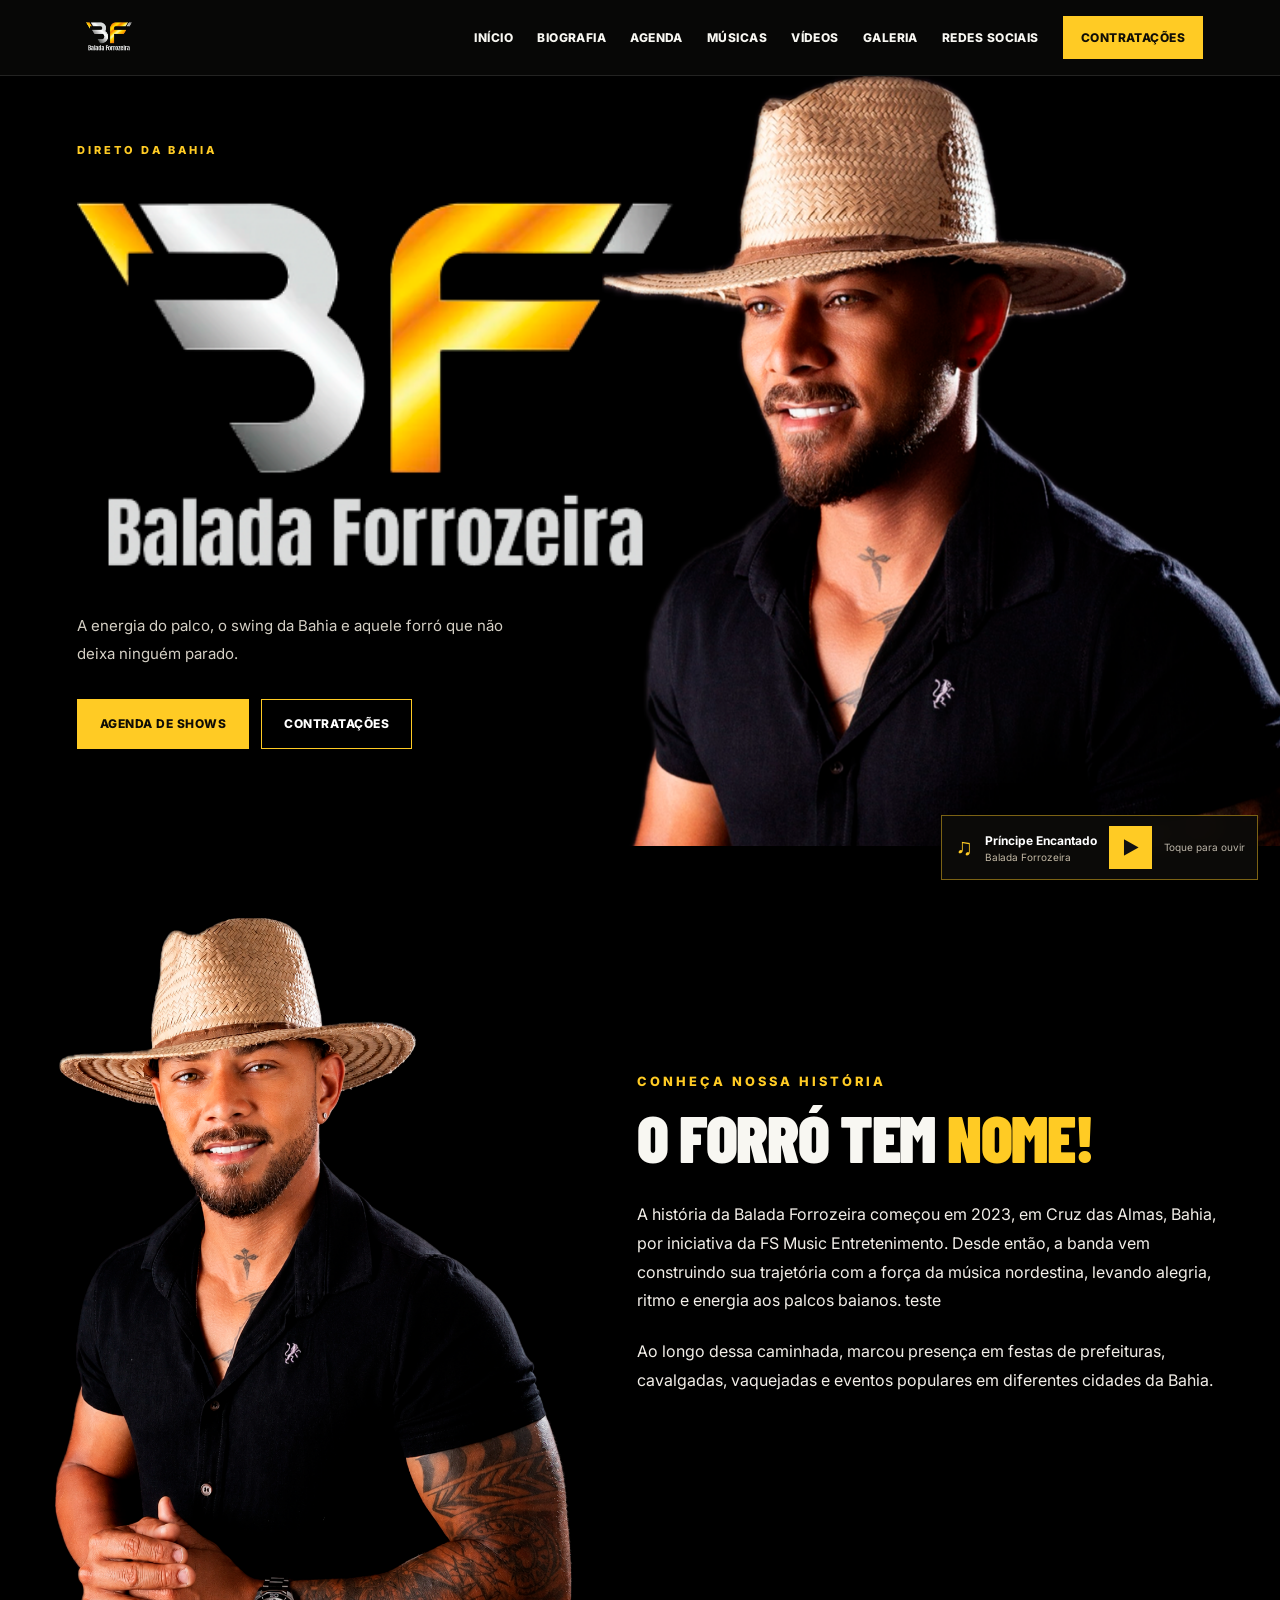
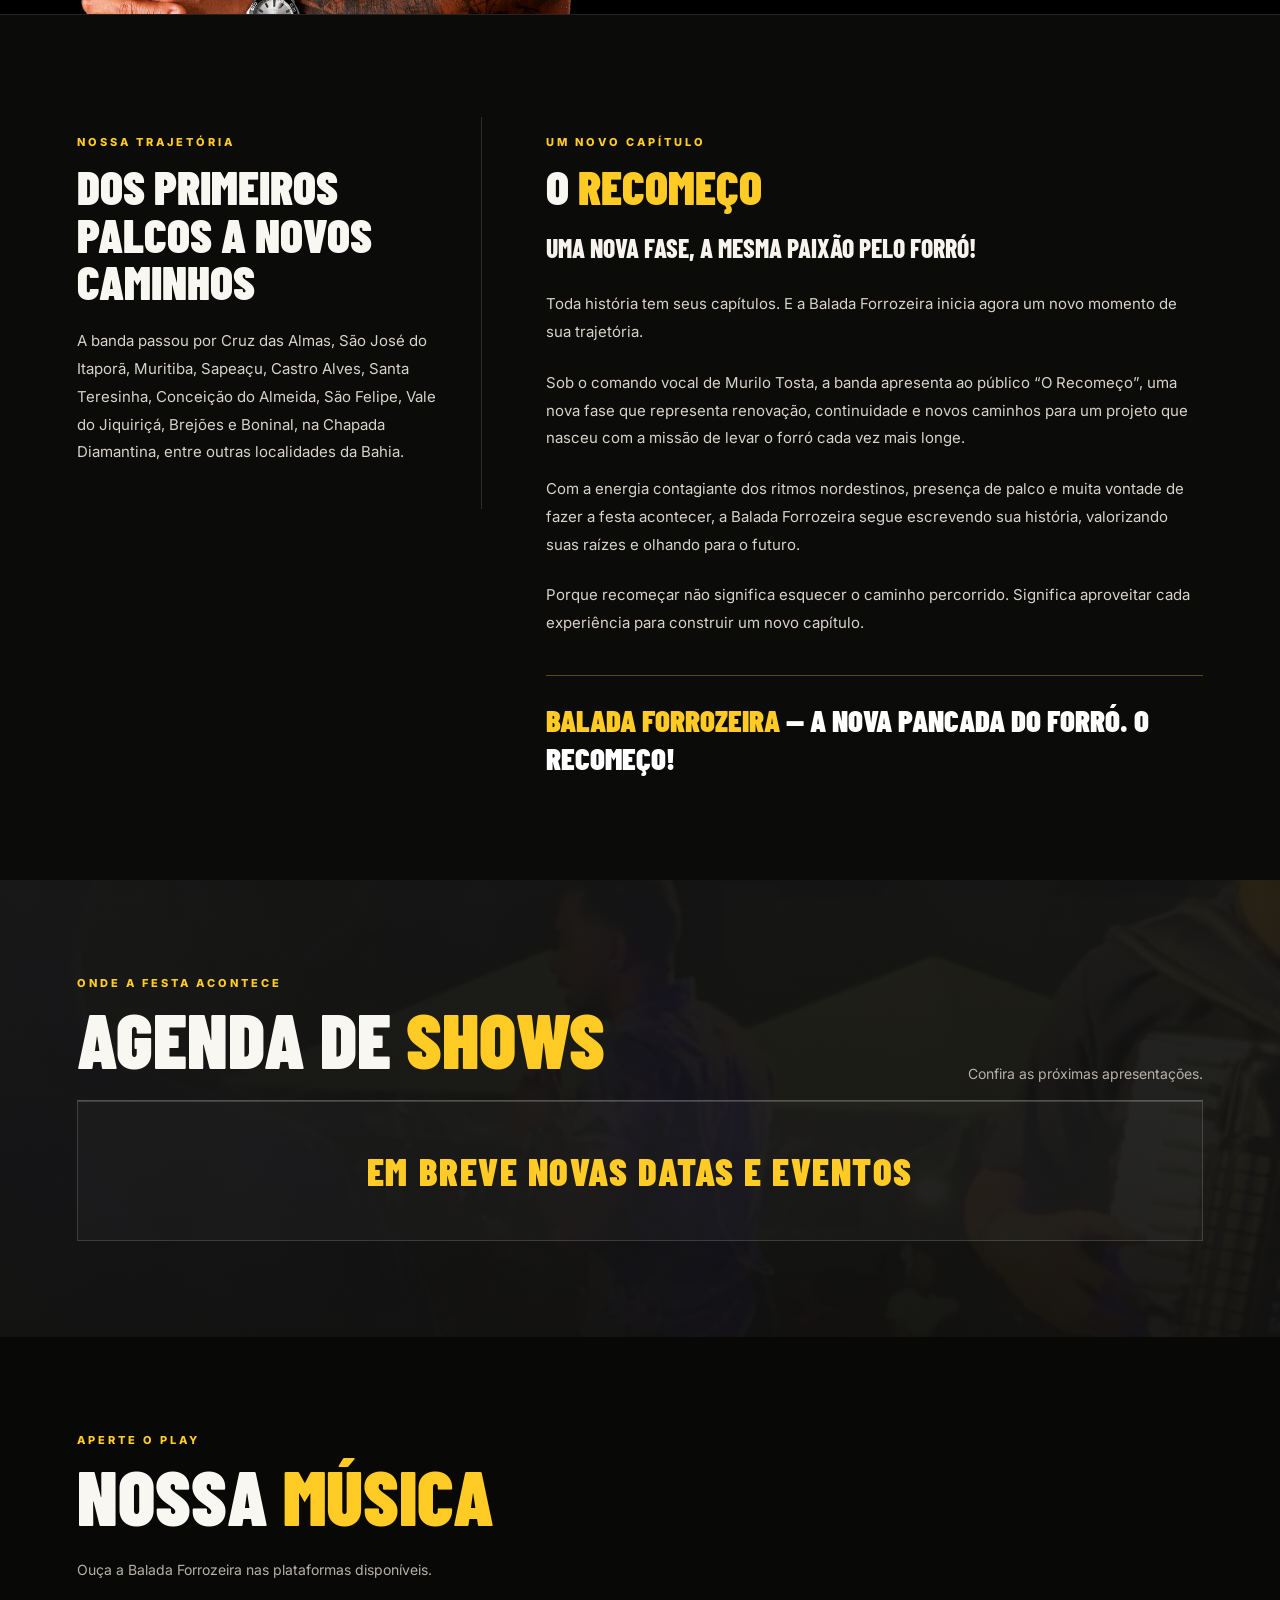
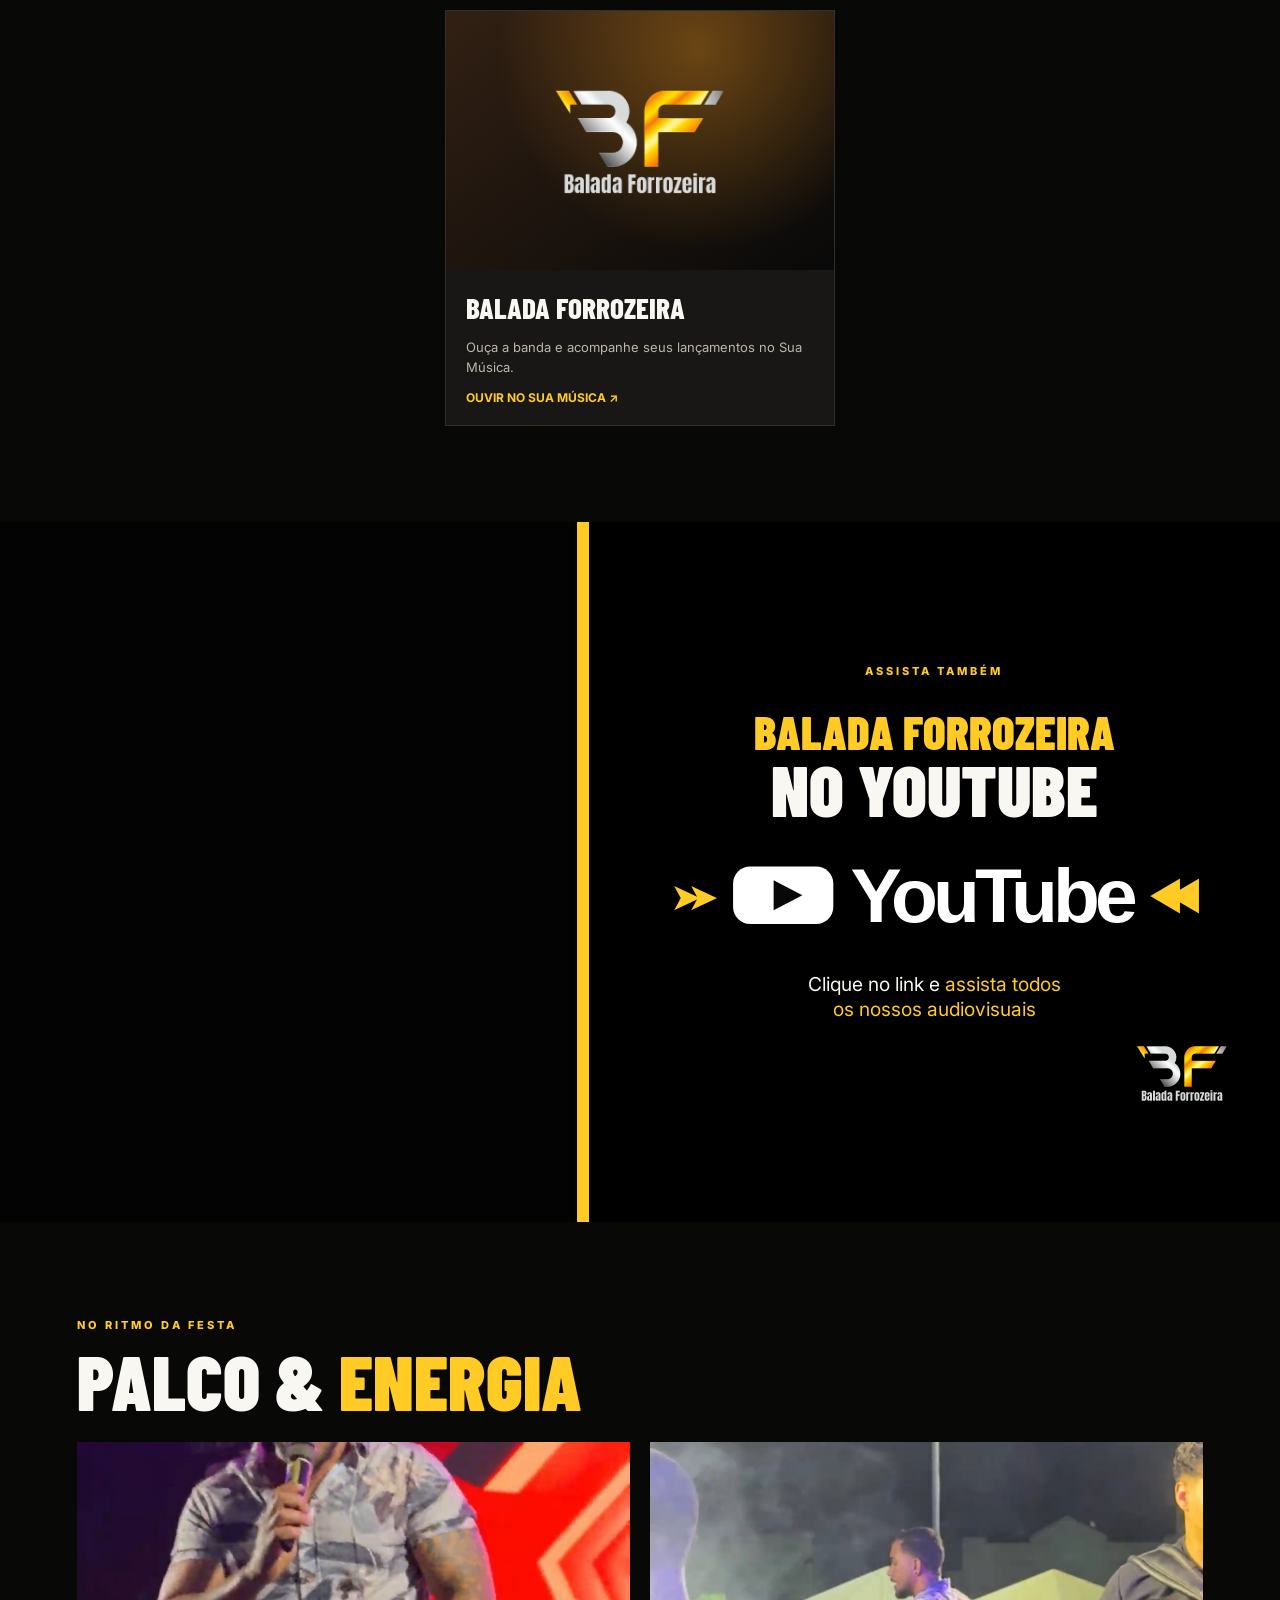
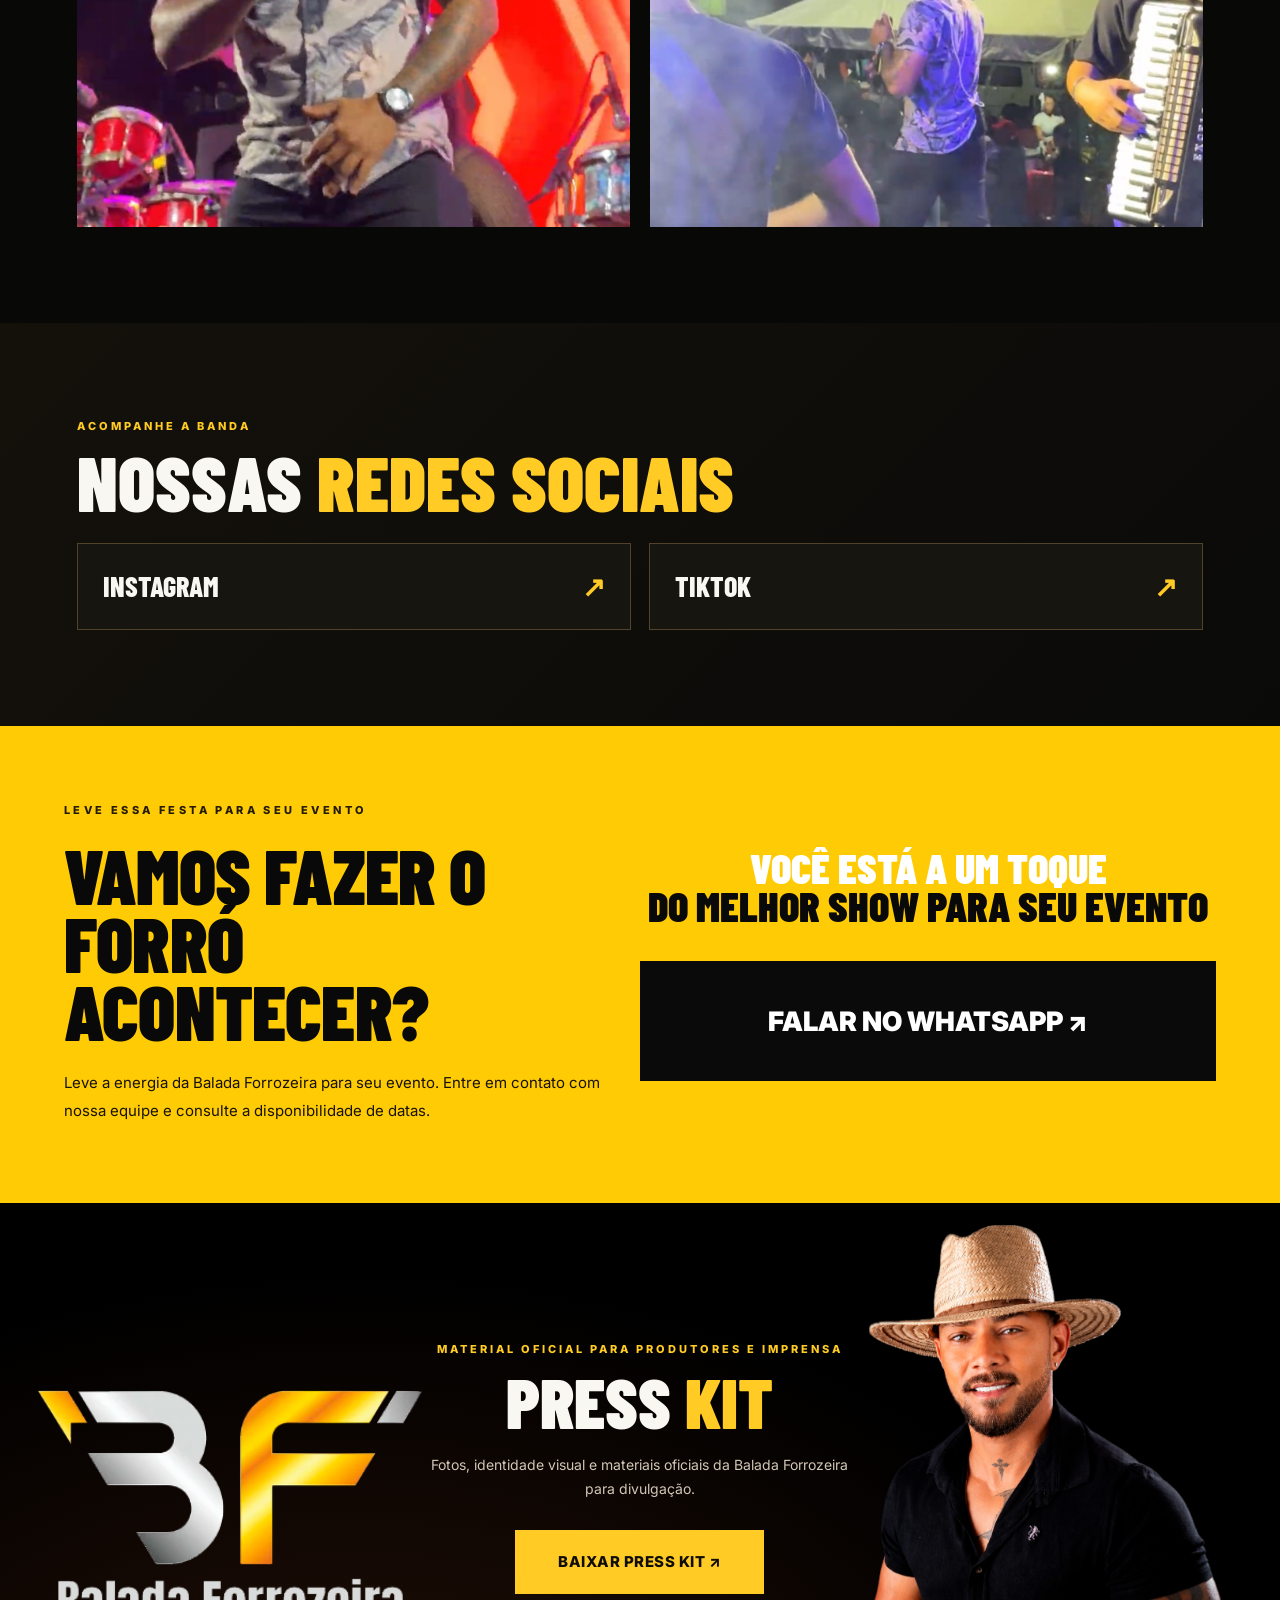
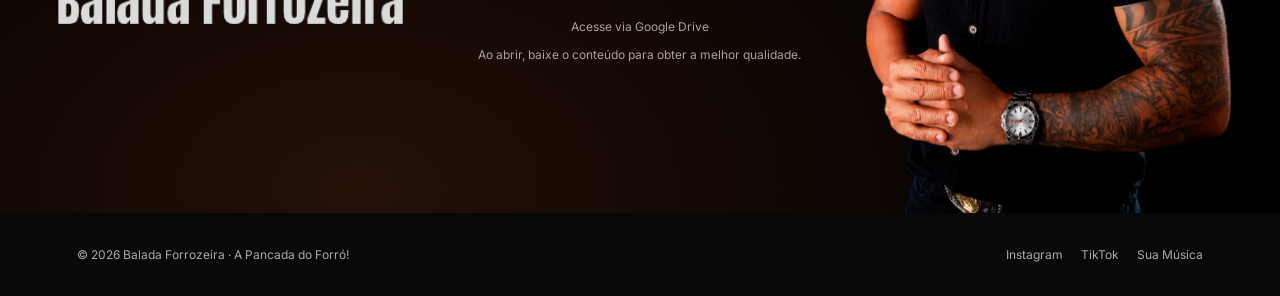
==== commit c70a2275: "Ativar estilos responsivos V26 na página pública" ====
--- a/index.html
+++ b/index.html
@@ -331,7 +331,7 @@
 }
 @media(prefers-reduced-motion:reduce){#biografia .bio-intro-v18 .bio-visual img{animation:none!important;transform:translateX(-50%)!important}}
 .youtube-thumbnail{display:block;position:absolute;inset:0;overflow:hidden;background:#080808}.youtube-thumbnail img{width:100%;height:100%;object-fit:cover}.youtube-thumbnail-play{position:absolute;top:50%;left:50%;transform:translate(-50%,-50%);background:#e62117;color:white;border-radius:16px;padding:15px 25px;font:bold 34px Arial;box-shadow:0 10px 30px #0009}.bf-youtube-visual{position:relative}
-</style></head><body>
+</style><link rel="stylesheet" href="mobile-v26.css"></head><body>
 <header class="site-header"><div class="wrap header-inner"><a href="#inicio" aria-label="Balada Forrozeira, início"><img class="small-logo" src="assets/logo.png" alt="BF Balada Forrozeira"></a><button class="menu-toggle" id="menu-toggle" aria-label="Abrir menu" aria-expanded="false">☰</button><nav class="nav" id="nav"><a href="#inicio">Início</a><a href="#biografia">Biografia</a><a href="#agenda">Agenda</a><a href="#musicas">Músicas</a><a href="#videos">Vídeos</a><a href="#galeria">Galeria</a><a href="#redes">Redes sociais</a><a class="nav-cta" href="#contratacoes">Contratações</a></nav></div></header>
 <main><section class="hero" id="inicio"><div class="wrap hero-inner"><div class="hero-accent" aria-hidden="true"></div><div class="hero-copy"><div class="micro">Direto da Bahia</div><img class="hero-logo" src="assets/logo-sem-margens.png" alt="Logotipo oficial Balada Forrozeira"><p class="hero-sub">A energia do palco, o swing da Bahia e aquele forró que não deixa ninguém parado.</p><div class="actions"><a class="button primary" href="#agenda">Agenda de shows</a><a class="button outline" href="#contratacoes">Contratações</a></div></div><img class="hero-person" src="assets/murilo-abertura.png" alt="Murilo Tosta, vocalista da Balada Forrozeira"></div></section>
 <section class="section bio bio-v18" id="biografia">
--- a/mobile-v26.css
+++ b/mobile-v26.css
@@ -0,0 +1,104 @@
+/* V26: ajustes de leitura e composição para telas menores; desktop preservado */
+html{scroll-padding-top:78px}
+@media(max-width:900px){
+.hero{background:radial-gradient(ellipse 75% 42% at 50% 43%,#37240c44,transparent 76%),#000!important}
+.hero-inner{display:flex!important;align-items:center!important;justify-content:center!important;height:auto!important;min-height:clamp(540px,calc(100svh - 76px),780px)!important;max-height:none!important}
+.hero-person{display:none!important;animation:none!important}
+.hero-accent{left:50%;top:50%;right:auto;transform:translate(-50%,-50%);max-width:90vw;opacity:.45;pointer-events:none}
+.hero-copy{width:100%!important;max-width:610px!important;margin:0 auto!important;padding:68px 0 105px!important;text-align:center;position:relative;z-index:5}
+.hero-copy .micro{font-size:clamp(11px,1.7vw,14px);letter-spacing:clamp(2px,.6vw,4px)}
+.hero-logo{display:block!important;width:min(100%,510px)!important;max-width:100%!important;max-height:none!important;height:auto!important;margin:25px auto 24px!important;object-fit:contain}
+.hero-sub{font-size:clamp(13px,1.9vw,16px)!important;max-width:440px!important;line-height:1.7!important;margin:0 auto 25px!important}
+.hero-copy .actions{max-width:none!important;justify-content:center;gap:12px}
+.hero-copy .button{font-size:12px!important;min-height:48px!important;padding:0 19px!important}
+.bf-youtube-layout{grid-template-columns:minmax(0,1fr)!important}
+.bf-youtube-visual{border-right:0!important;border-bottom:7px solid #ffcb24!important;height:clamp(420px,75vw,600px)!important;min-height:0!important}
+.bf-youtube-copy{min-width:0;padding:45px 5% 50px!important}
+.bf-youtube-heading{font-size:clamp(53px,8vw,78px)!important}
+.bf-youtube-link{max-width:100%;min-width:0;gap:12px}
+.bf-youtube-word{font-size:clamp(38px,7vw,64px)!important;letter-spacing:-2px!important}
+.bf-arrows{font-size:clamp(18px,3vw,27px)!important;letter-spacing:-8px!important;padding-right:0!important}
+.bf-youtube-link svg{width:clamp(55px,8vw,75px)!important}
+.booking .bf-booking-reference{display:grid!important;grid-template-columns:minmax(0,1fr)!important;gap:30px!important;max-width:700px!important;padding:55px 5% 60px!important;margin:0 auto!important}
+.bf-booking-left,.bf-booking-right{min-width:0!important;padding:0!important}
+.booking .bf-booking-left .heading{font-size:clamp(58px,10vw,86px)!important;line-height:.9!important;max-width:100%!important;overflow-wrap:normal}
+.bf-booking-right h3{white-space:normal!important;font-size:clamp(31px,5.2vw,50px)!important;line-height:1!important}
+.bf-booking-whatsapp{min-height:78px!important;max-width:100%!important;font-size:clamp(20px,3.3vw,27px)!important;line-height:1.2!important;padding:20px!important}
+.press .press-inner{min-width:0;max-width:720px!important}
+.press .press-copy,.press .press-brand{min-width:0}
+.footer{flex-wrap:wrap;line-height:1.8}
+}
+@media(max-width:700px){
+.wrap{padding-left:clamp(20px,5.5vw,34px)!important;padding-right:clamp(20px,5.5vw,34px)!important}
+.hero-inner{min-height:clamp(530px,calc(100svh - 66px),760px)!important}
+.hero-copy{padding:clamp(44px,9svh,78px) 0 clamp(80px,12svh,118px)!important}
+.hero-logo{width:min(100%,410px)!important;margin:24px auto 18px!important}
+.hero-sub{font-size:14px!important;max-width:340px!important;line-height:1.65!important;margin-bottom:25px!important}
+.hero-copy .actions{max-width:100%!important;gap:11px!important}
+.hero-copy .button{min-height:46px!important;padding:0 14px!important;font-size:11px!important}
+.section{padding:64px 0}
+.section .heading{font-size:clamp(48px,11.7vw,69px);line-height:1!important;overflow-wrap:normal}
+.section-intro{line-height:1.7}
+#biografia .bio-intro-v18{padding:60px clamp(20px,5.5vw,34px) 0!important}
+#biografia .bio-intro-v18 .bio-copy{padding:0 0 16px!important;min-width:0}
+#biografia .bio-intro-v18 .bio-copy .heading{font-size:clamp(46px,11vw,69px)!important;line-height:1!important;margin:10px 0 24px!important;white-space:normal!important}
+#biografia .bio-intro-v18 .bio-copy p{font-size:clamp(14px,3.65vw,16px)!important;line-height:1.7!important;margin-bottom:17px!important}
+#biografia .bio-intro-v18 .bio-visual{height:clamp(400px,112vw,560px)!important;min-height:0!important;overflow:hidden!important;margin-top:12px}
+#biografia .bio-intro-v18 .bio-visual img{height:clamp(570px,155vw,805px)!important;width:auto!important;max-width:none!important;top:4px!important}
+.bio-story-v18{padding:65px 0}
+.bio-story-inner-v18{gap:28px!important;grid-template-columns:minmax(0,1fr)!important}
+.bio-history-v18{padding-bottom:24px!important}
+.bio-story-v18 h3{font-size:clamp(37px,9.5vw,55px)!important;line-height:1.04!important;overflow-wrap:break-word}
+.bio-story-v18 h4{font-size:clamp(23px,6.5vw,34px)!important}
+.bio-story-v18 p{font-size:15px!important;line-height:1.72!important;margin-bottom:19px!important}
+.bio-closing-v18{font-size:clamp(22px,6.3vw,34px)!important}
+.shows-empty{padding:28px 20px!important}
+.show{grid-template-columns:66px minmax(0,1fr)!important;gap:12px!important}
+.show-city{grid-column:2}
+#musicas .music-grid-official{grid-template-columns:minmax(0,390px)!important;gap:18px!important;justify-content:center!important}
+#musicas .album{max-width:390px!important}
+.bf-youtube-visual{height:clamp(345px,112vw,530px)!important;border-bottom-width:6px!important}
+.bf-youtube-copy{padding:43px clamp(20px,5.5vw,34px) 49px!important}
+.bf-youtube-heading{font-size:clamp(47px,11vw,69px)!important;line-height:.98!important;margin:10px 0 27px!important}
+.bf-youtube-link{gap:7px!important}
+.bf-youtube-word{font-size:clamp(30px,8.2vw,48px)!important;letter-spacing:-1.5px!important}
+.bf-arrows{font-size:clamp(13px,3.5vw,20px)!important;letter-spacing:-5px!important;padding:0!important}
+.bf-youtube-link svg{width:clamp(44px,12vw,61px)!important}
+.bf-youtube-invite{font-size:16px!important;margin:26px 0 22px!important}
+.bf-youtube-logo{width:70px!important;margin-right:0!important}
+#galeria .gallery-grid{grid-template-columns:minmax(0,1fr)!important;gap:14px}
+#galeria .gallery-grid img{height:auto!important;aspect-ratio:4/5;object-fit:cover;object-position:50% 42%}
+.social-links{grid-template-columns:minmax(0,1fr)!important;gap:12px!important}
+.social-link{padding:19px 18px!important;font-size:clamp(22px,6vw,30px)!important;gap:10px;min-width:0}
+.booking .bf-booking-reference{max-width:100%!important;padding:48px clamp(20px,5.5vw,34px) 53px!important;gap:27px!important}
+.booking .bf-booking-left .micro{font-size:10px!important;letter-spacing:2px!important;margin:0 0 18px!important}
+.booking .bf-booking-left .heading{font-size:clamp(47px,12vw,79px)!important;line-height:.92!important;letter-spacing:0!important;margin:0 0 22px!important}
+.booking .bf-booking-left p{font-size:14px!important;line-height:1.65!important}
+.bf-booking-right{gap:19px!important}
+.bf-booking-right h3{font-size:clamp(28px,7.2vw,44px)!important;white-space:normal!important;max-width:100%}
+.bf-booking-whatsapp{min-height:68px!important;padding:16px 11px!important;font-size:clamp(17px,4.5vw,25px)!important;line-height:1.15!important}
+.press .press-inner{padding:46px clamp(20px,5.5vw,34px) 0!important}
+.press .press-brand{width:min(65%,260px)!important;max-width:100%!important;margin-bottom:15px!important}
+.press .press-copy{padding:0 0 15px!important}
+.press .press-copy .heading{font-size:clamp(54px,12vw,74px)!important}
+.press .press-copy .button{min-height:55px!important;padding:0 17px!important;font-size:13px!important;max-width:100%}
+.press .press-photo{height:clamp(375px,110vw,535px)!important;overflow:hidden!important}
+.press .press-photo img{height:clamp(510px,148vw,780px)!important;top:8px!important}
+.footer{padding-top:29px;padding-bottom:100px;gap:12px;text-align:center;align-items:center}
+.footer>div{display:flex;justify-content:center;flex-wrap:wrap;gap:9px 16px}
+.footer a{margin:0!important}
+.music-player{right:max(10px,env(safe-area-inset-right))!important;bottom:max(10px,env(safe-area-inset-bottom))!important;width:auto;max-width:calc(100vw - 20px)!important;padding:8px 9px!important;gap:8px!important}
+.music-player .track-info{max-width:min(42vw,185px)}
+.music-player .track-info strong{font-size:11px;overflow:hidden;text-overflow:ellipsis}
+.music-player button{min-width:40px!important;height:40px!important}
+}
+@media(max-width:365px){
+.hero-copy .actions{flex-direction:column;align-items:center;gap:10px!important}
+.hero-copy .button{min-width:min(100%,265px)}
+.booking .bf-booking-left .heading{font-size:clamp(43px,11.9vw,51px)!important}
+.bf-booking-right h3{font-size:clamp(26px,7vw,33px)!important}
+.bf-youtube-link{gap:4px!important}
+.bf-youtube-word{font-size:30px!important}
+.bf-arrows{font-size:12px!important;letter-spacing:-4px!important}
+.bf-youtube-link svg{width:43px!important}
+}
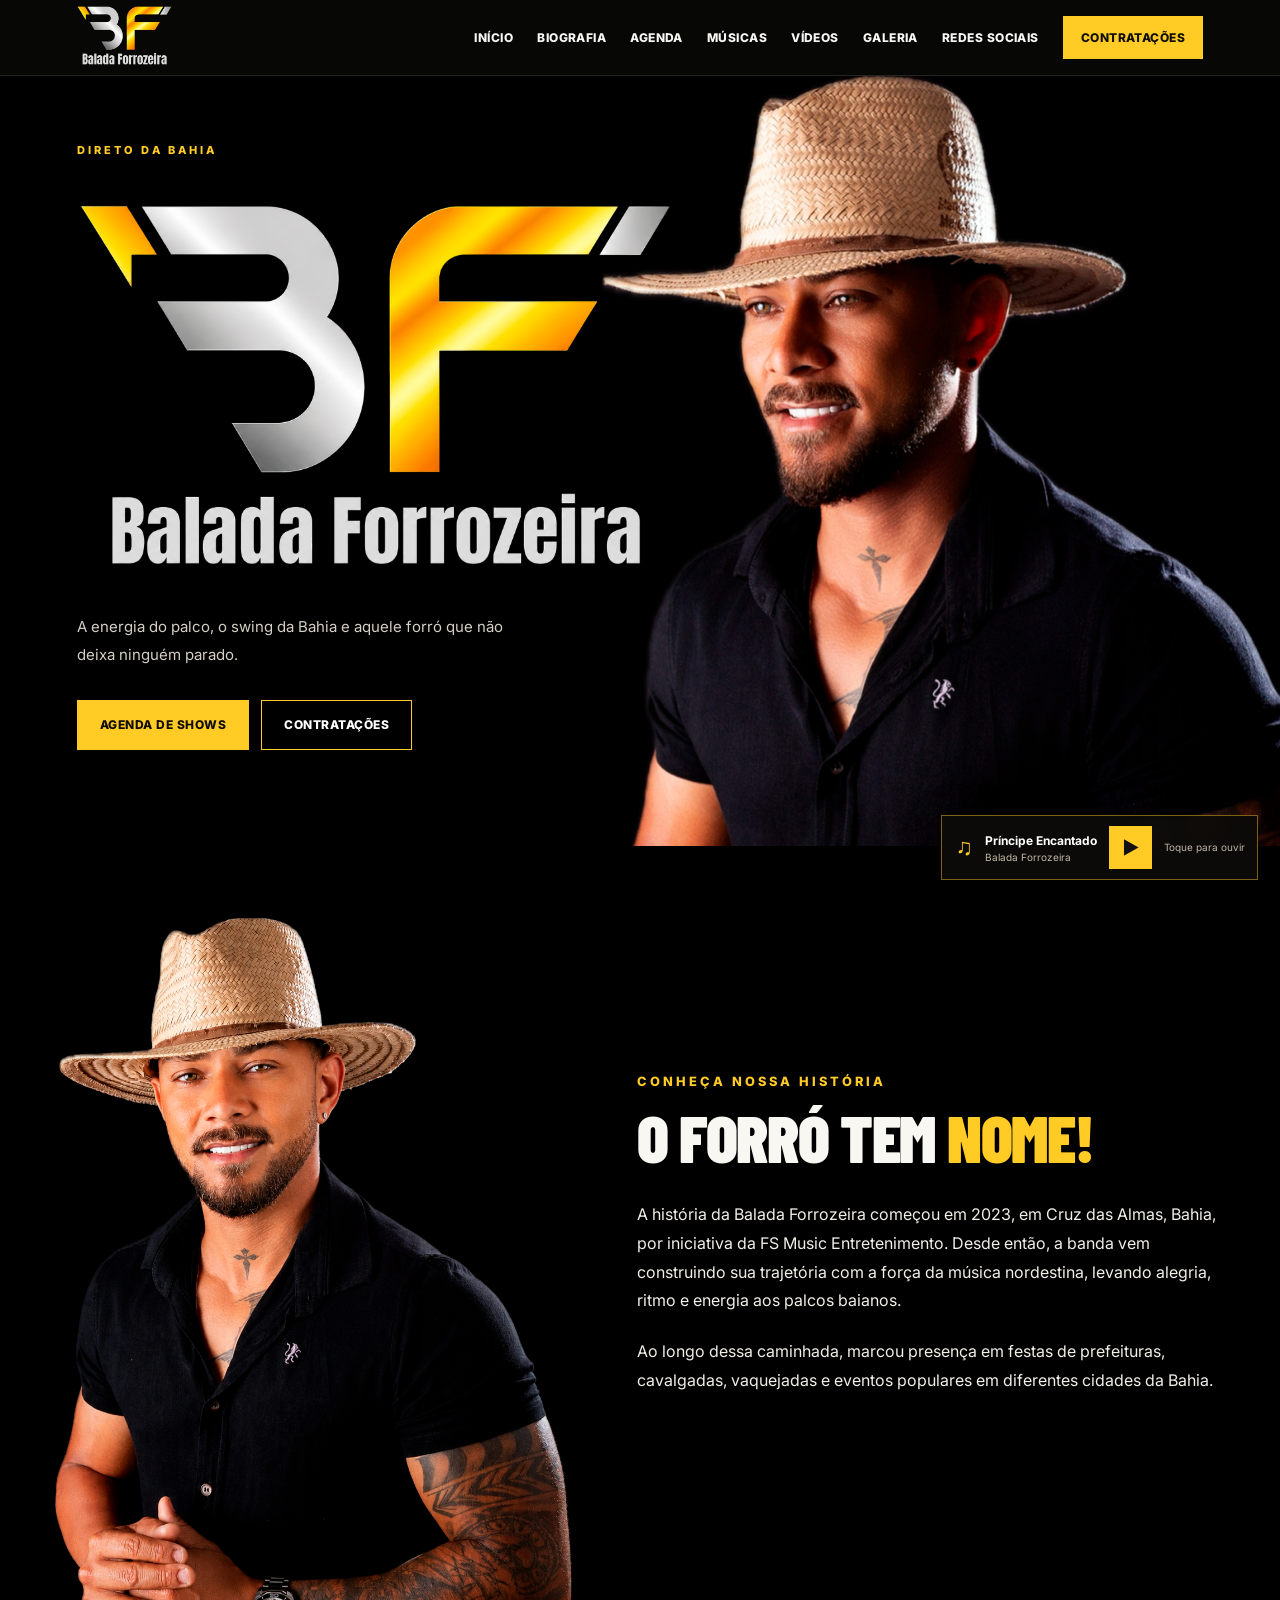
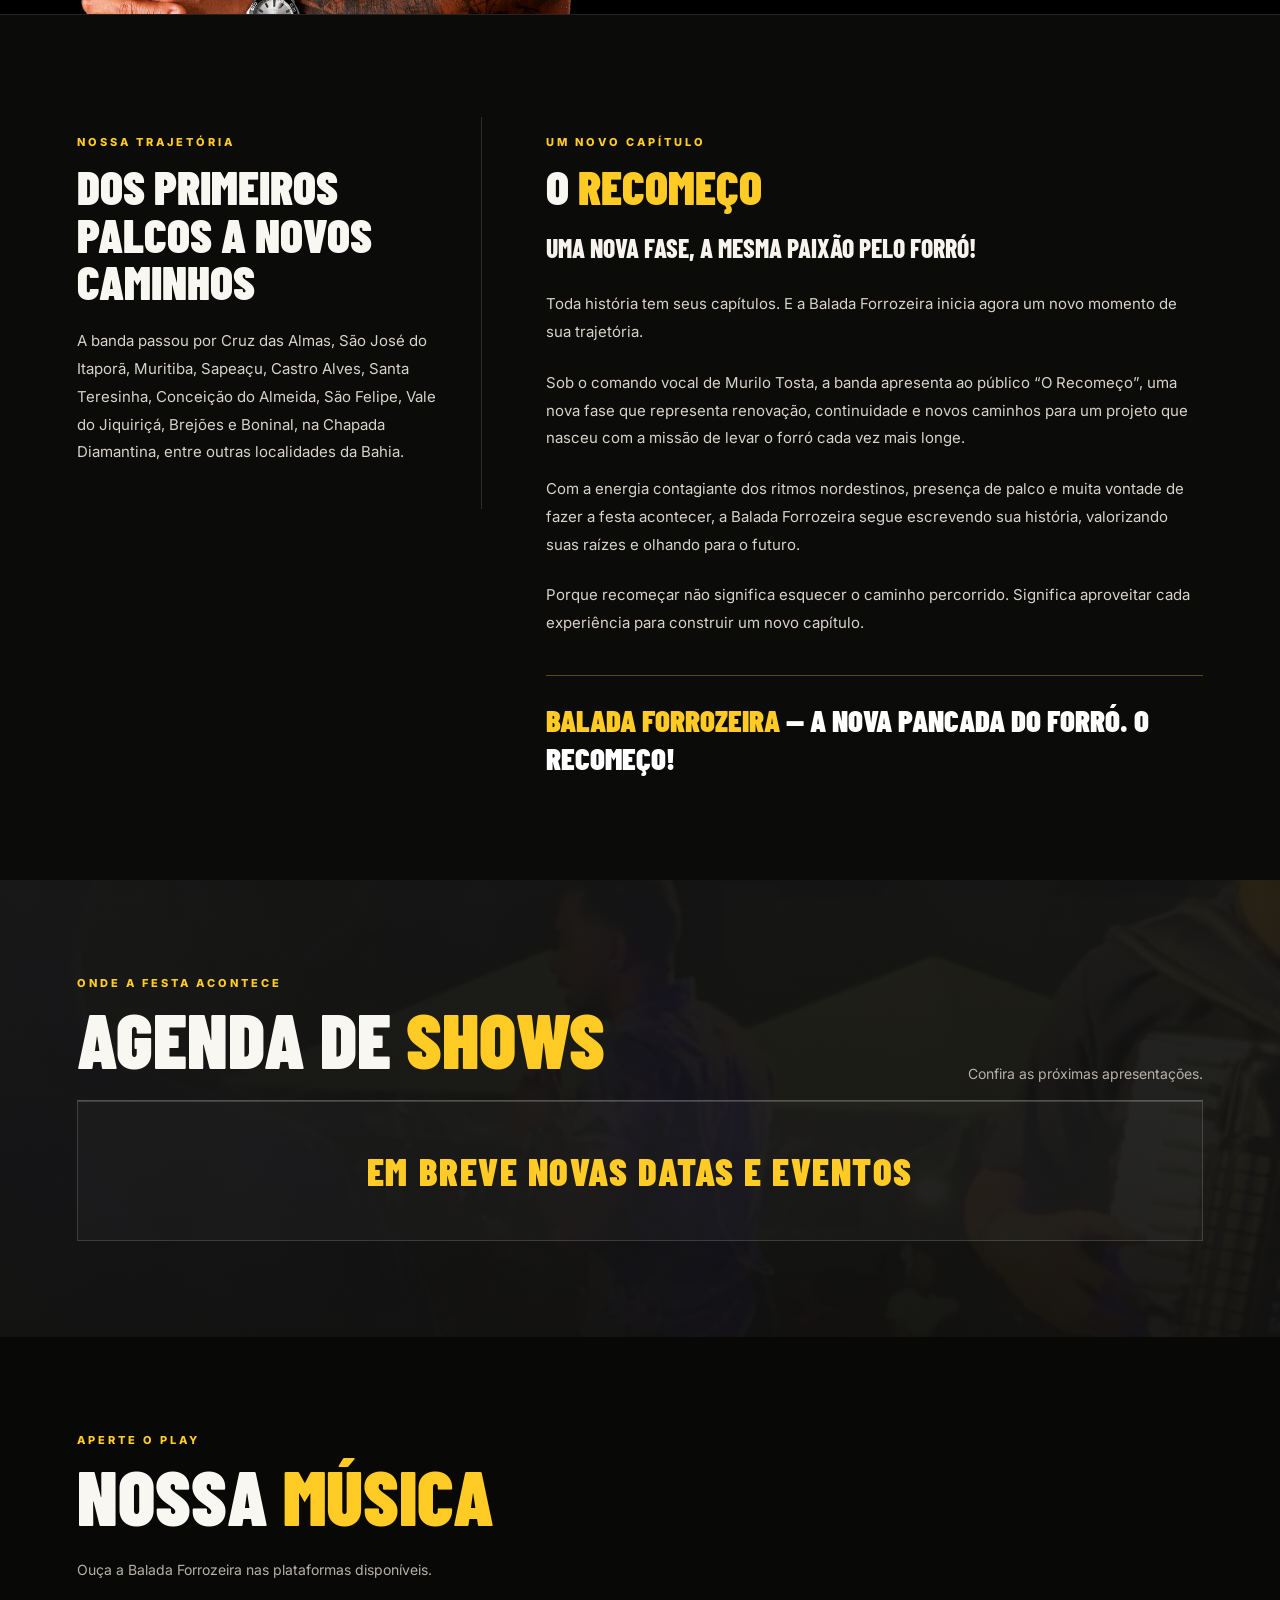
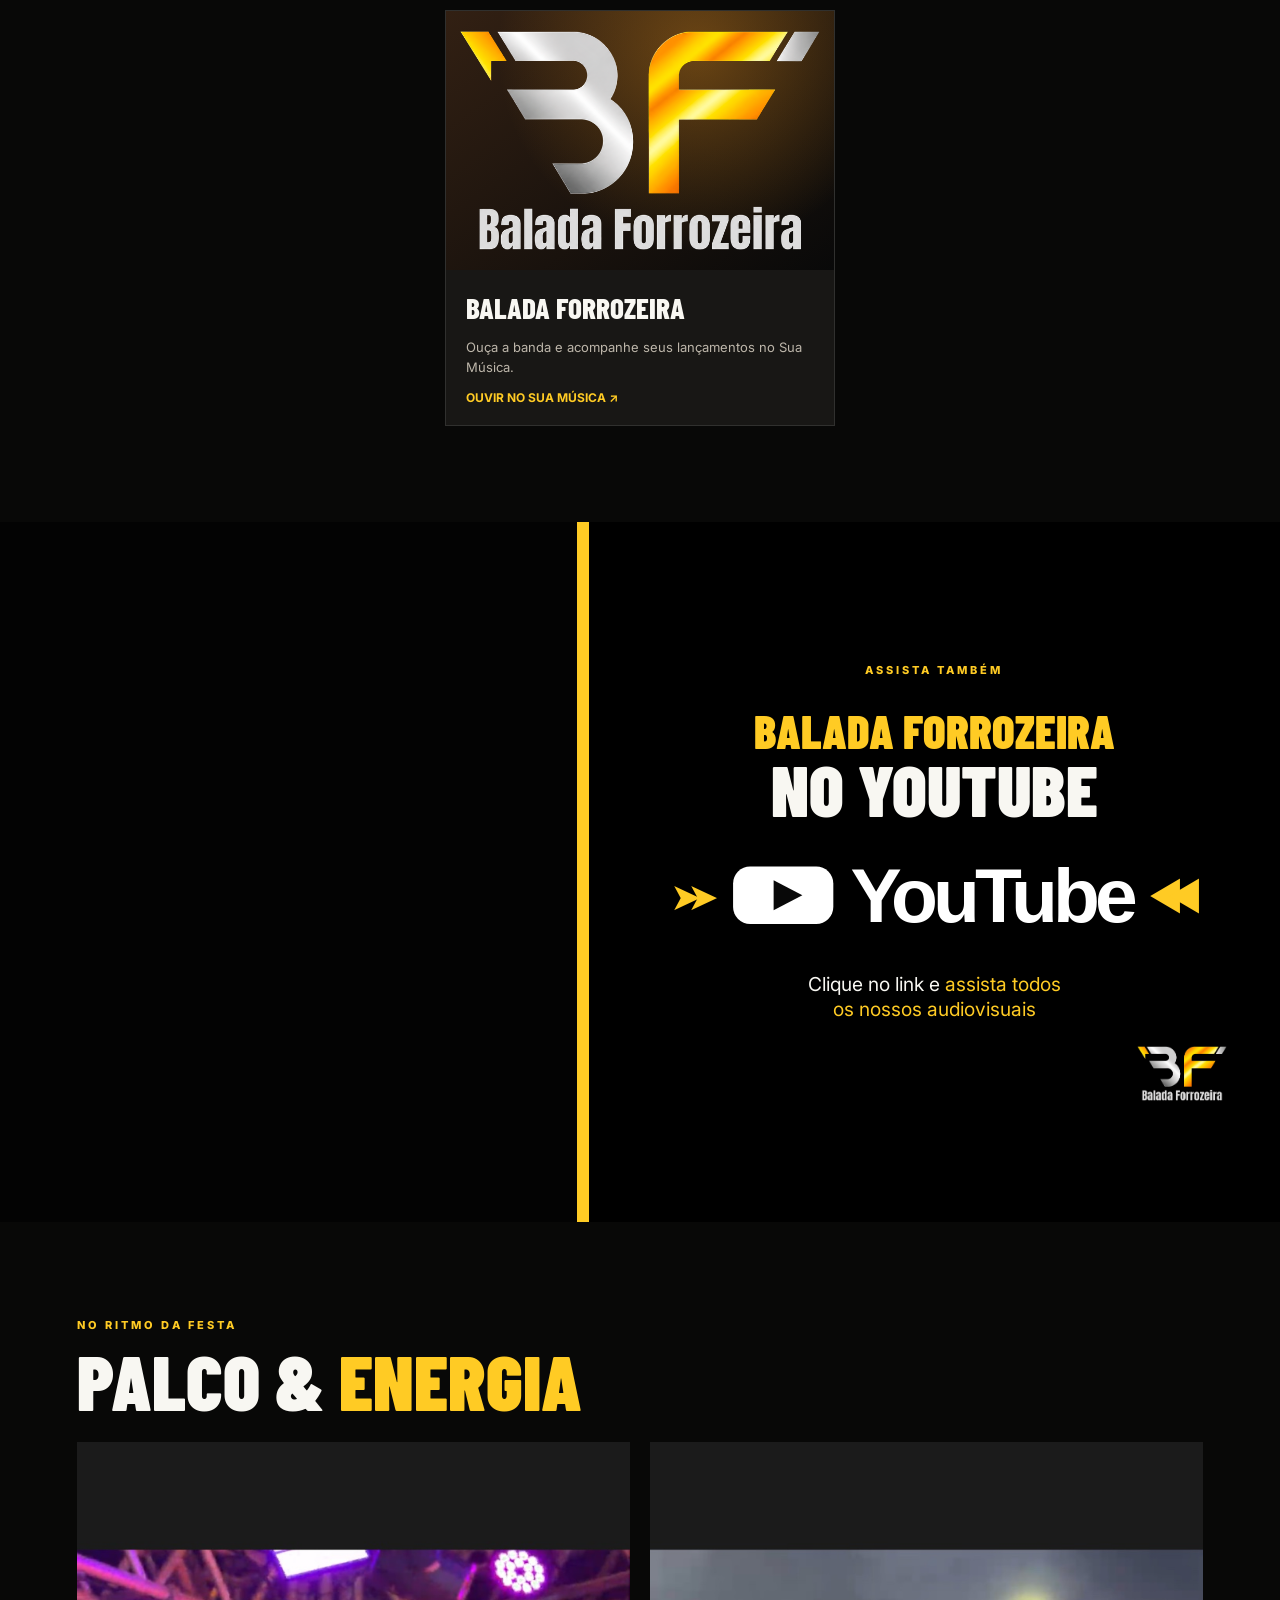
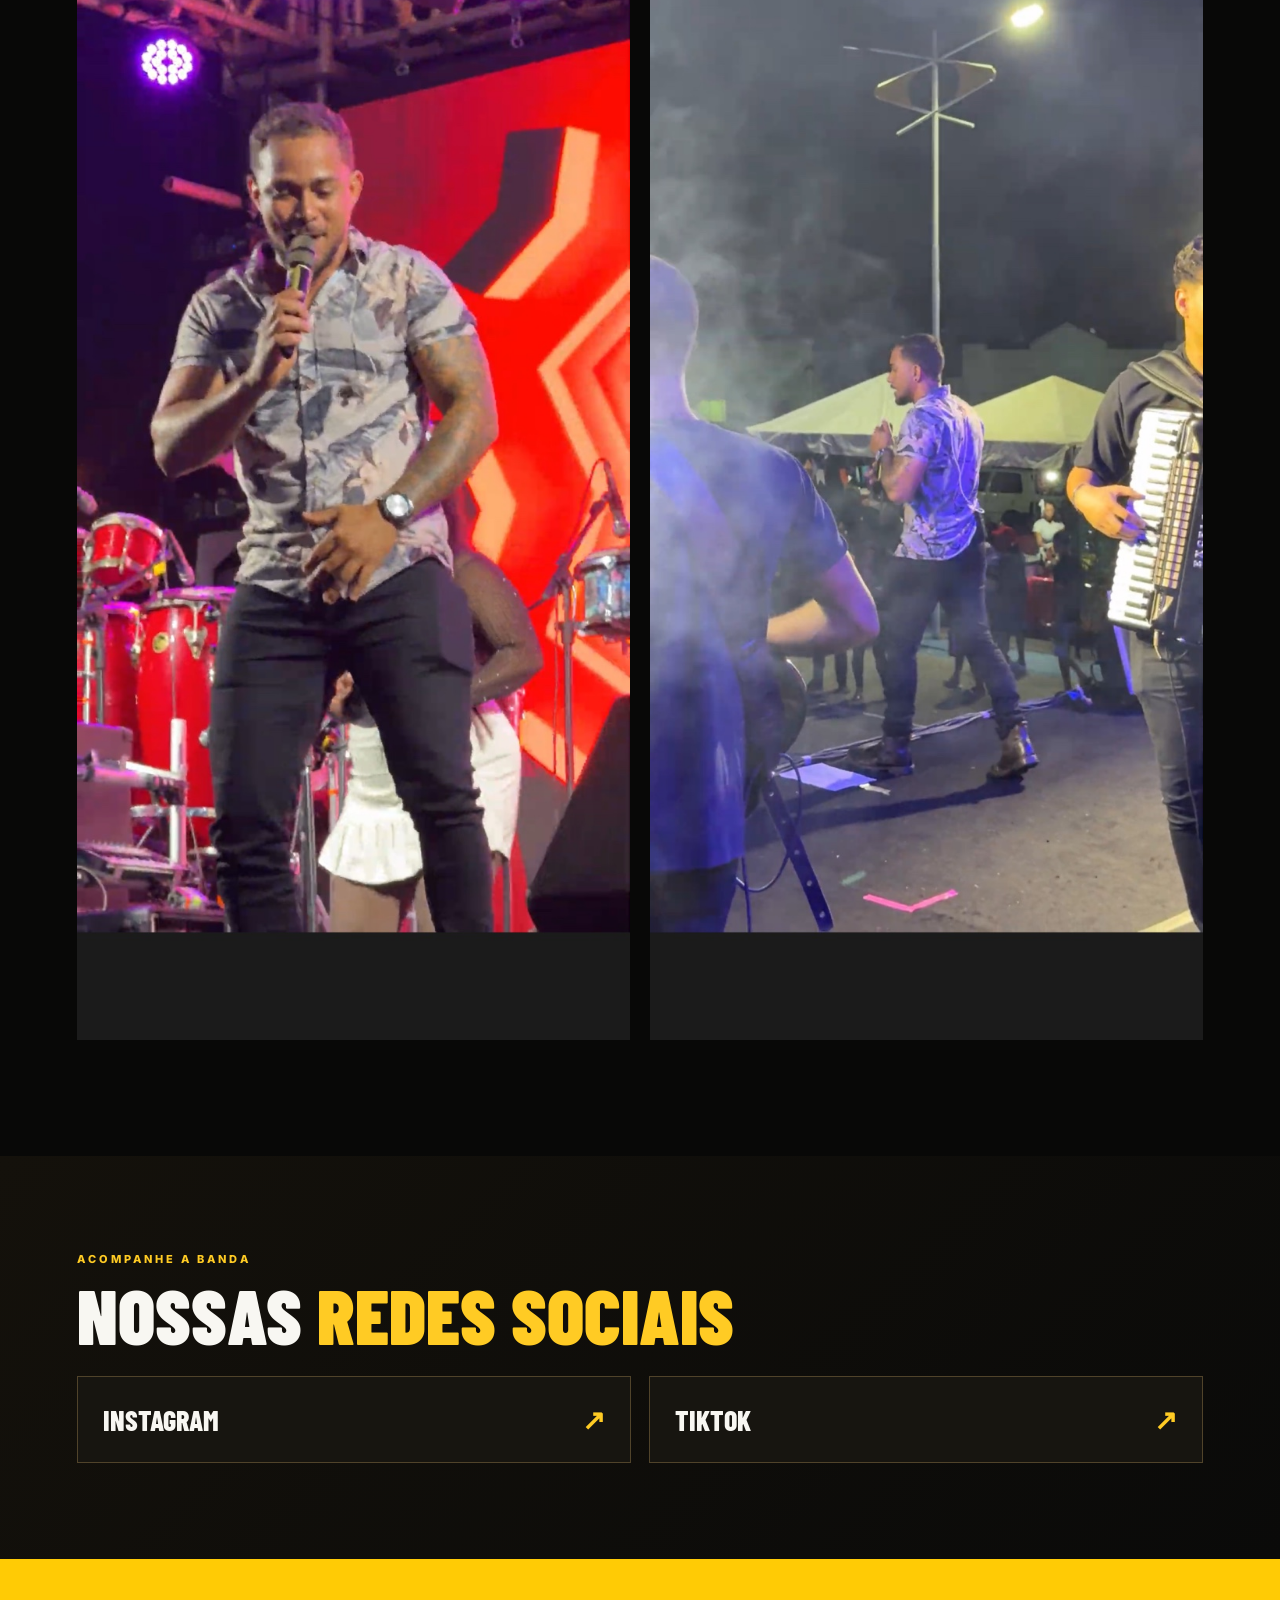
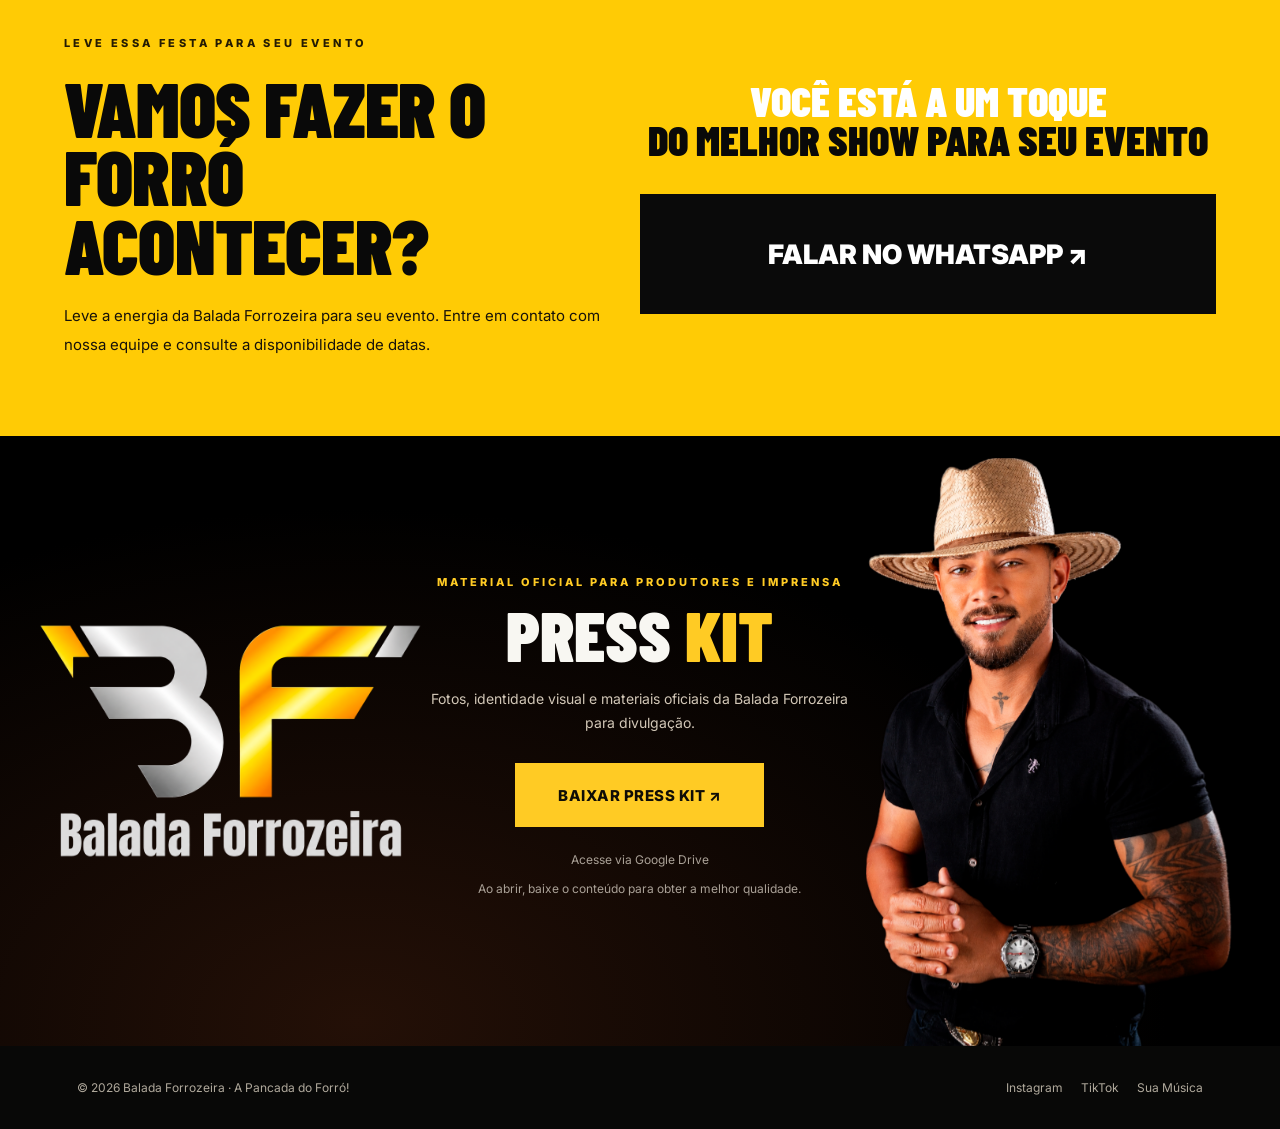
==== commit 2bc790f0: "Integrar playlist fixa de duas faixas: index.html" ====
--- a/index.html
+++ b/index.html
@@ -427,7 +427,21 @@
  audio.addEventListener('pause',render);
  audio.addEventListener('error',()=>{status.textContent='Não foi possível carregar o MP3'});
  // Os navegadores podem impedir autoplay com som: não interferir na experiência.
- function tryAutoplay(){audio.play().then(render).catch(render)}
+ async function tryAutoplay(){
+  try{
+   const response=await fetch('conteudo.json',{cache:'no-store'});
+   if(response.ok){
+    const tracks=(await response.json()).midia?.playlist;
+    if(Array.isArray(tracks)&&tracks.length===2&&tracks.every(x=>x&&typeof x.titulo==='string'&&x.titulo.trim()&&typeof x.arquivo==='string'&&(/^assets\/[a-zA-Z0-9_.-]+\.mp3$/i.test(x.arquivo)||(/^https:\/\//i.test(x.arquivo)&&/\.mp3$/i.test(new URL(x.arquivo).pathname))))){
+     playlist.splice(0,2,...tracks.map(x=>({title:x.titulo,src:x.arquivo})));
+     const wasPlaying=!audio.paused;
+     if(audio.getAttribute('src')!==playlist[current].src)selectTrack(current);
+     else trackLabel.textContent=playlist[current].title;
+    }
+   }
+  }catch(e){/* Mantém as duas faixas originais como fallback. */}
+  audio.play().then(render).catch(render);
+ }
  if(document.readyState==='loading')document.addEventListener('DOMContentLoaded',tryAutoplay,{once:true});else tryAutoplay();
  render();
 })();
--- a/mobile-v26.css
+++ b/mobile-v26.css
@@ -101,4 +101,49 @@
 .bf-youtube-word{font-size:30px!important}
 .bf-arrows{font-size:12px!important;letter-spacing:-4px!important}
 .bf-youtube-link svg{width:43px!important}
-}+}
+/* V27 — Galeria sem cortes: respeitar o formato nativo de cada imagem. */
+#galeria .gallery-grid{
+  display:block!important;
+  columns:2;
+  column-gap:20px;
+  width:100%;
+}
+#galeria .gallery-grid img{
+  display:block!important;
+  width:100%!important;
+  height:auto!important;
+  max-width:100%!important;
+  max-height:none!important;
+  aspect-ratio:auto!important;
+  object-fit:contain!important;
+  object-position:center!important;
+  margin:0 0 20px!important;
+  break-inside:avoid;
+  -webkit-column-break-inside:avoid;
+}
+@media(max-width:700px){
+  #galeria .gallery-grid{columns:1;column-gap:0}
+  #galeria .gallery-grid img{margin-bottom:14px!important}
+}
+
+
+
+/* V29: vídeos próprios na galeria, sem faixas do Instagram. */
+#galeria .gallery-grid .gallery-video{
+ display:block;
+ width:100%;
+ max-width:100%;
+ height:auto;
+ max-height:none;
+ aspect-ratio:auto;
+ object-fit:contain;
+ background:#080807;
+ margin:0 0 20px;
+ break-inside:avoid;
+ -webkit-column-break-inside:avoid;
+ border:1px solid #ffffff20;
+}
+@media(max-width:700px){
+ #galeria .gallery-grid .gallery-video{margin-bottom:14px}
+}
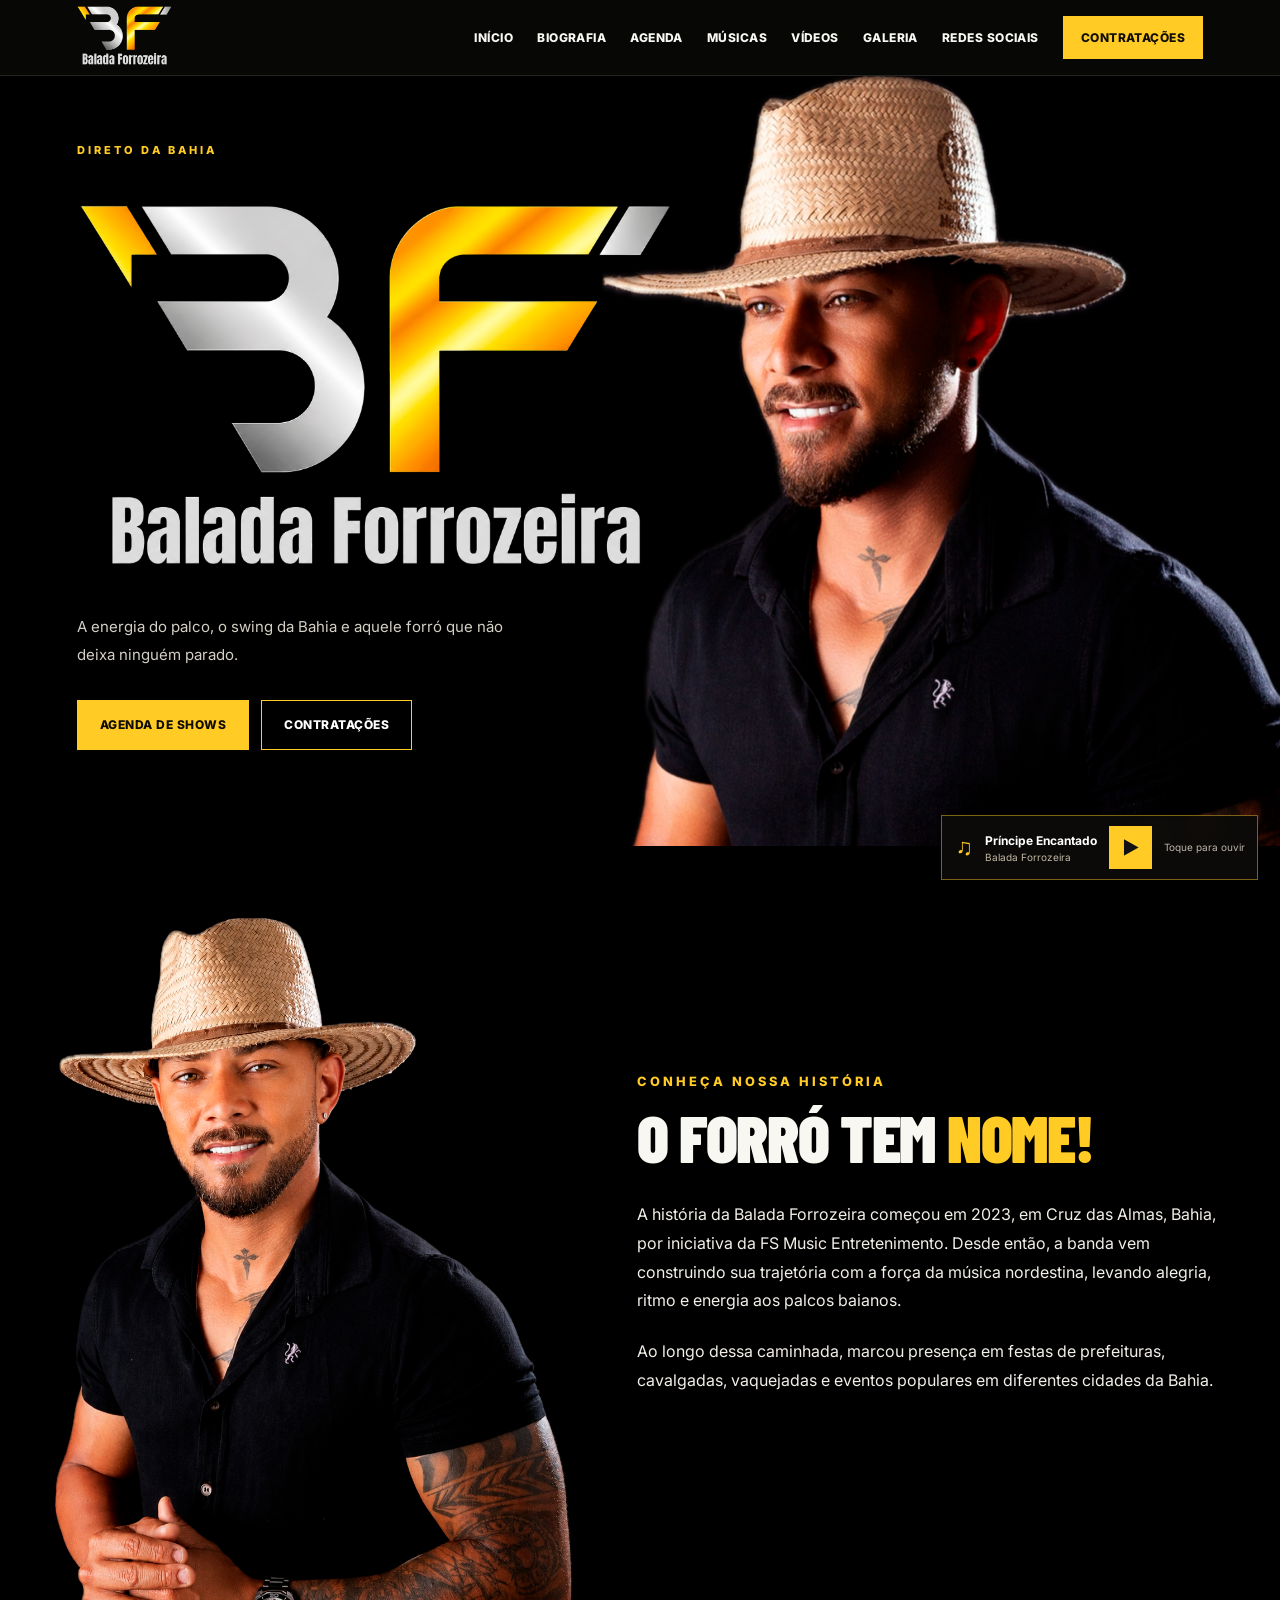
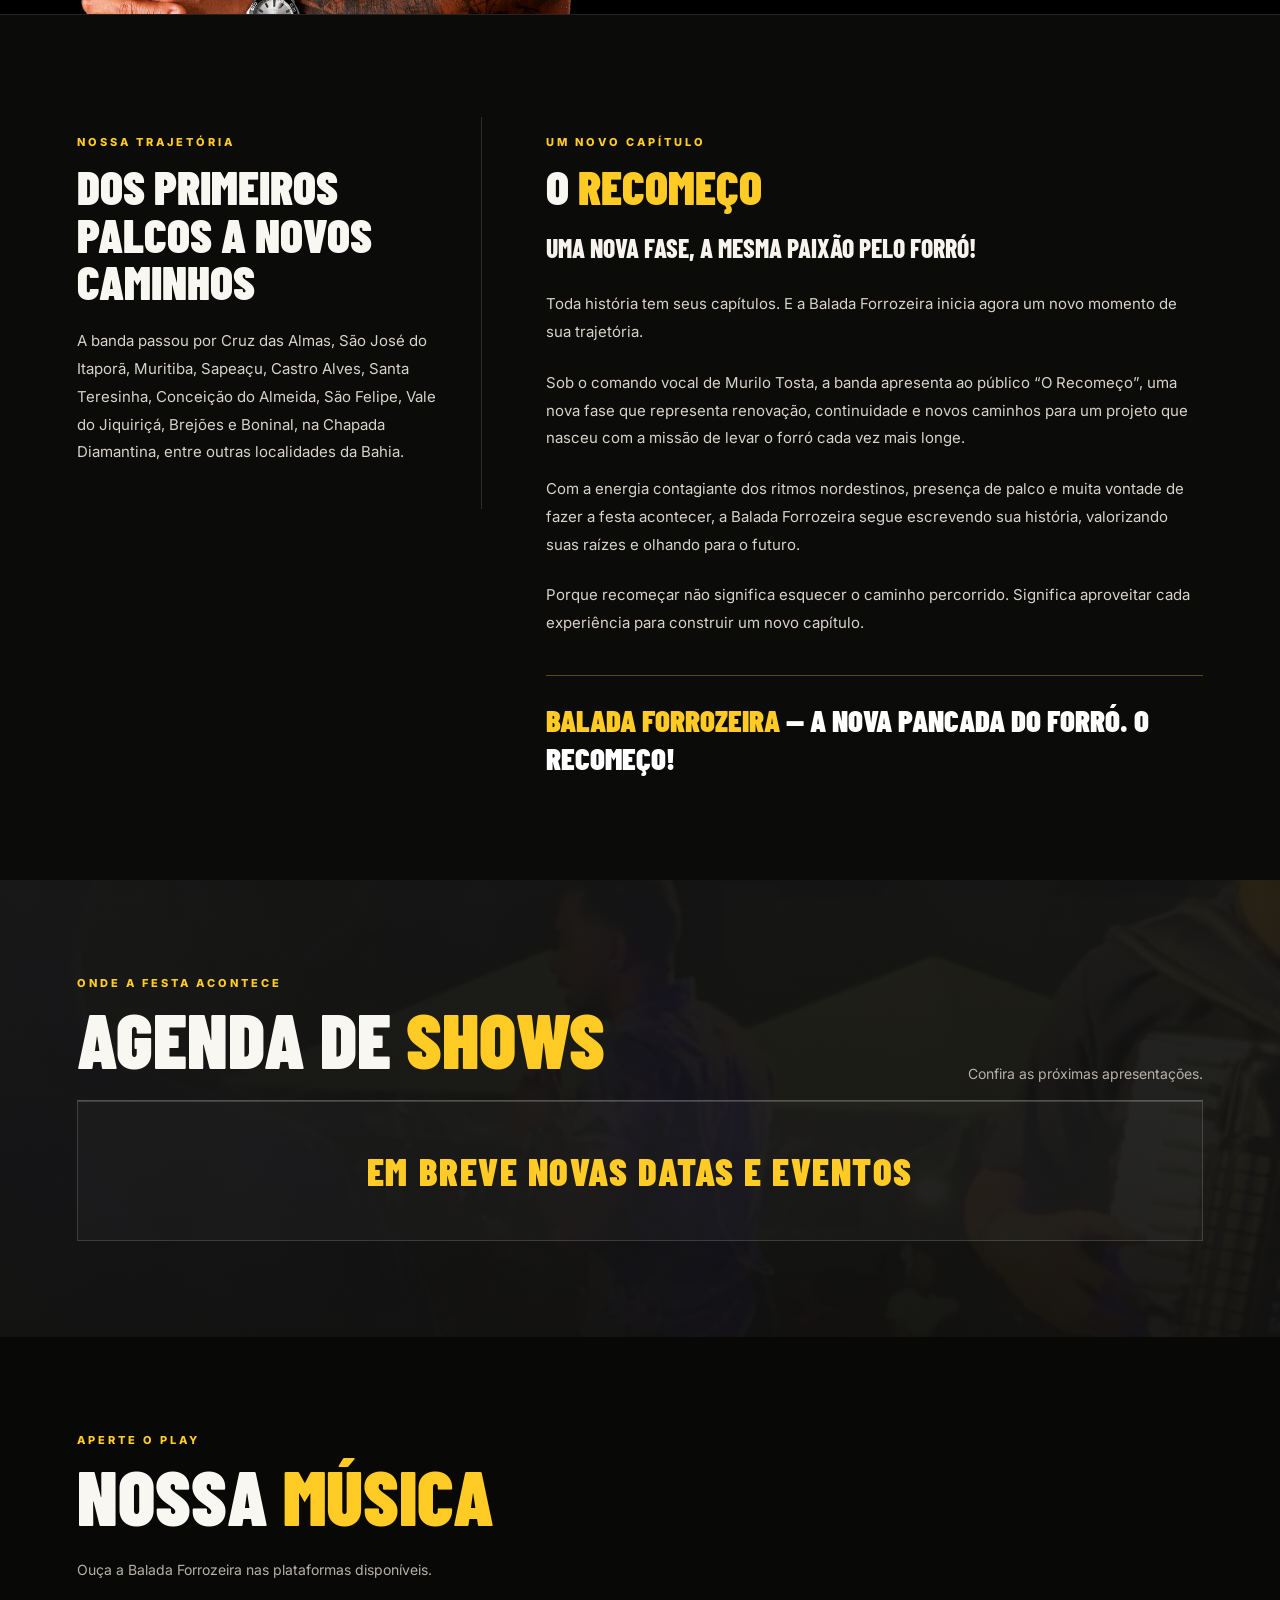
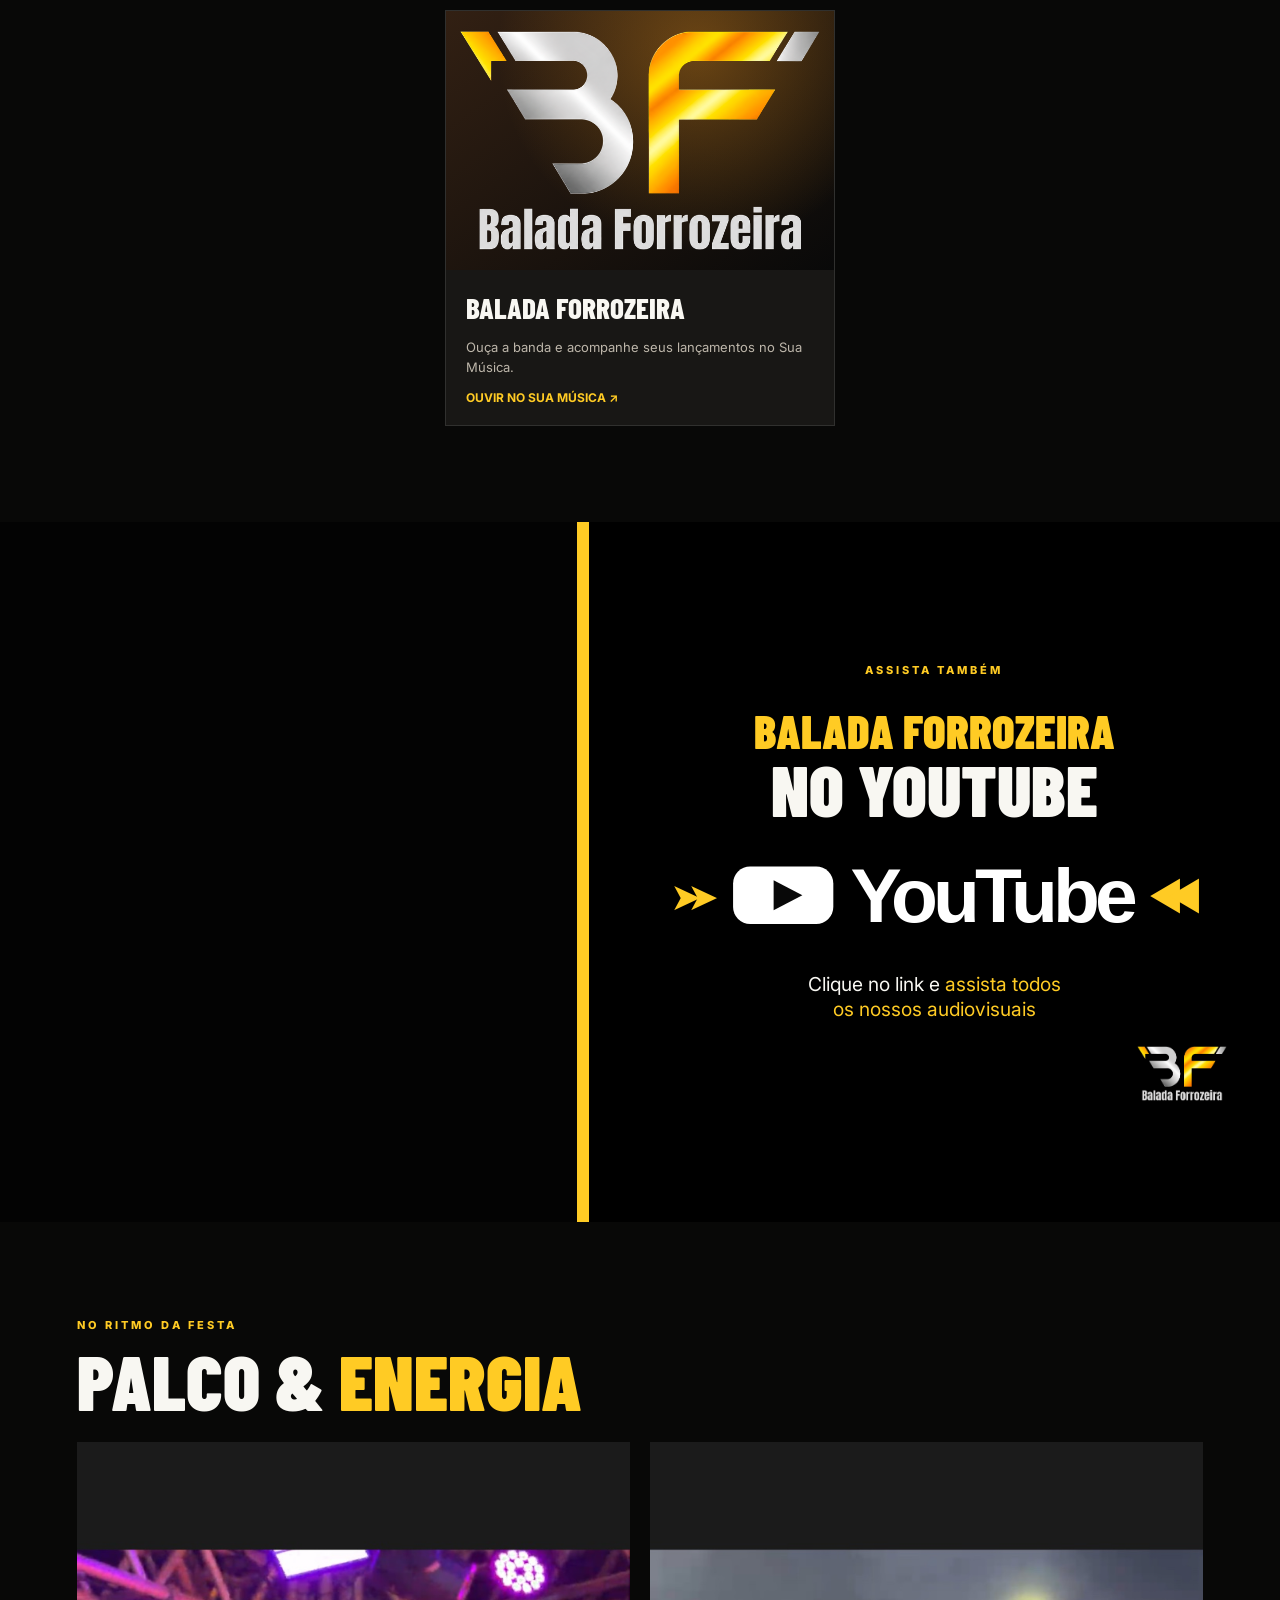
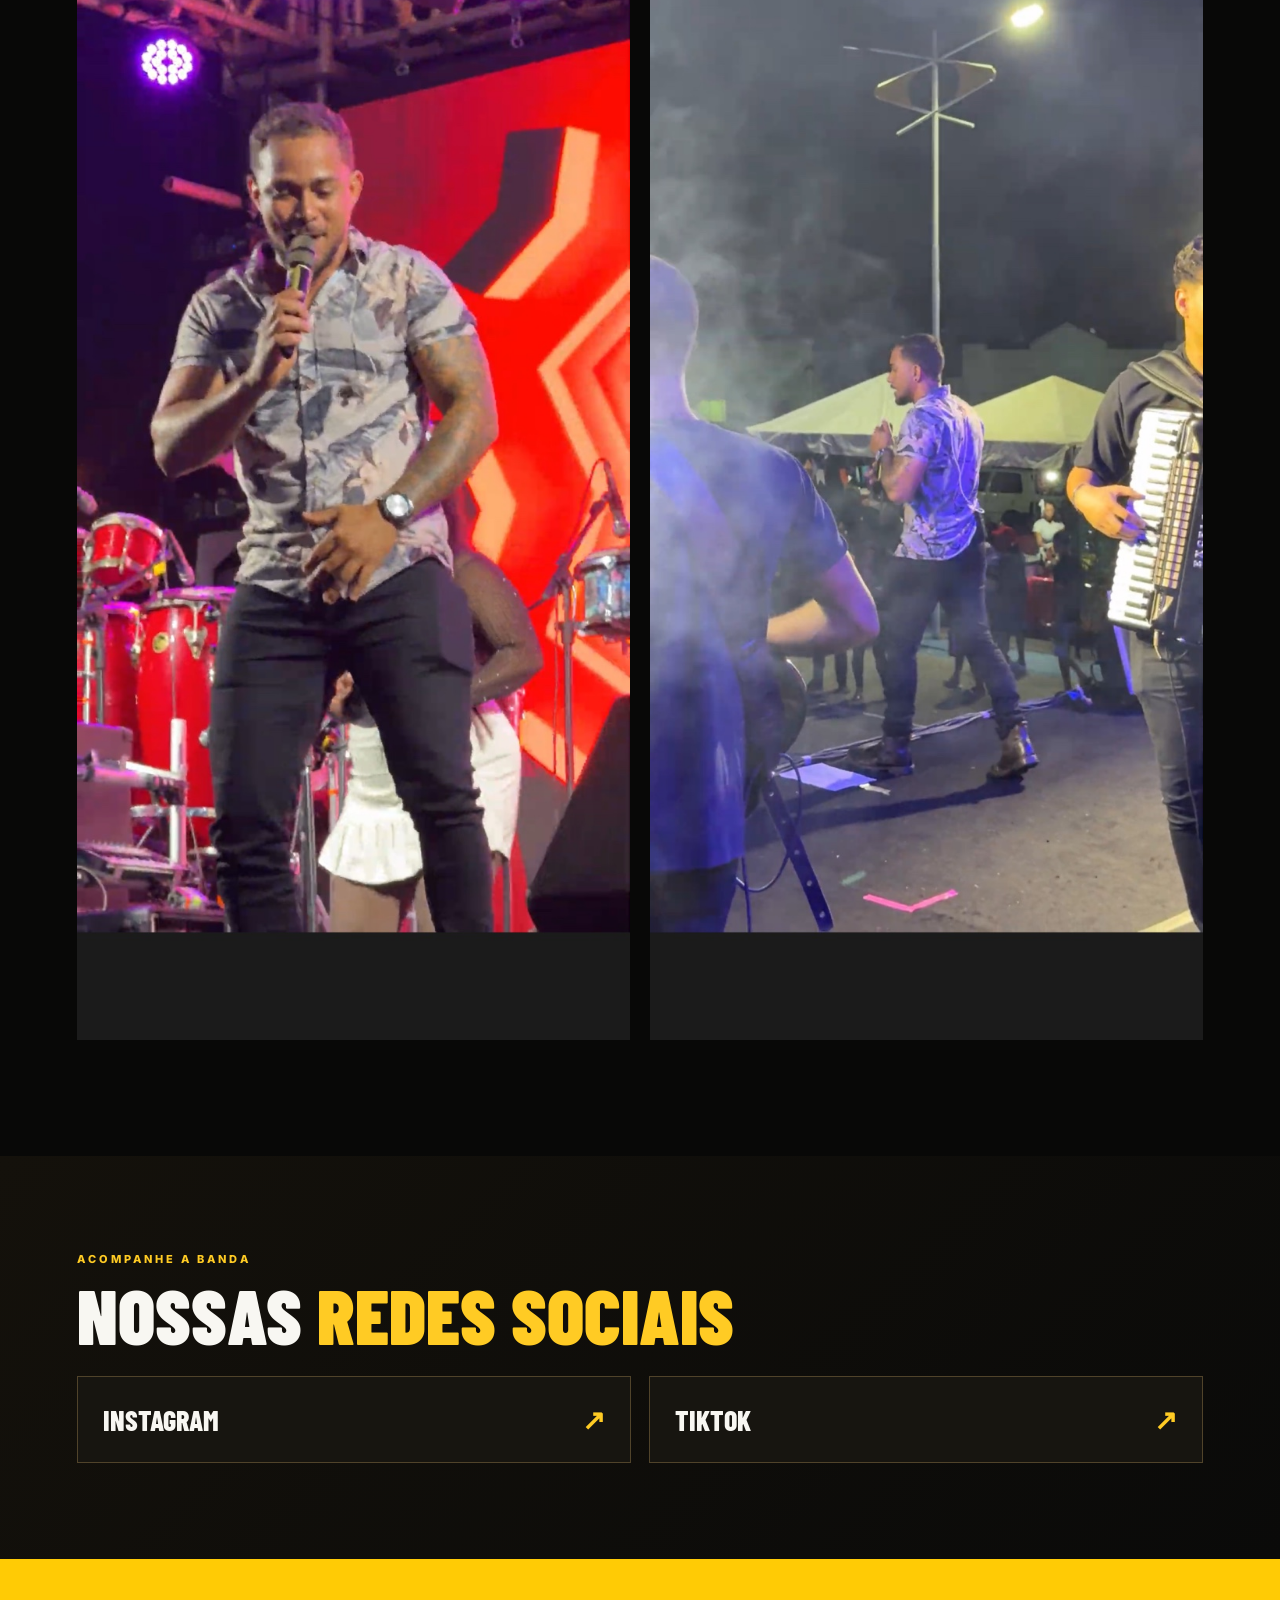
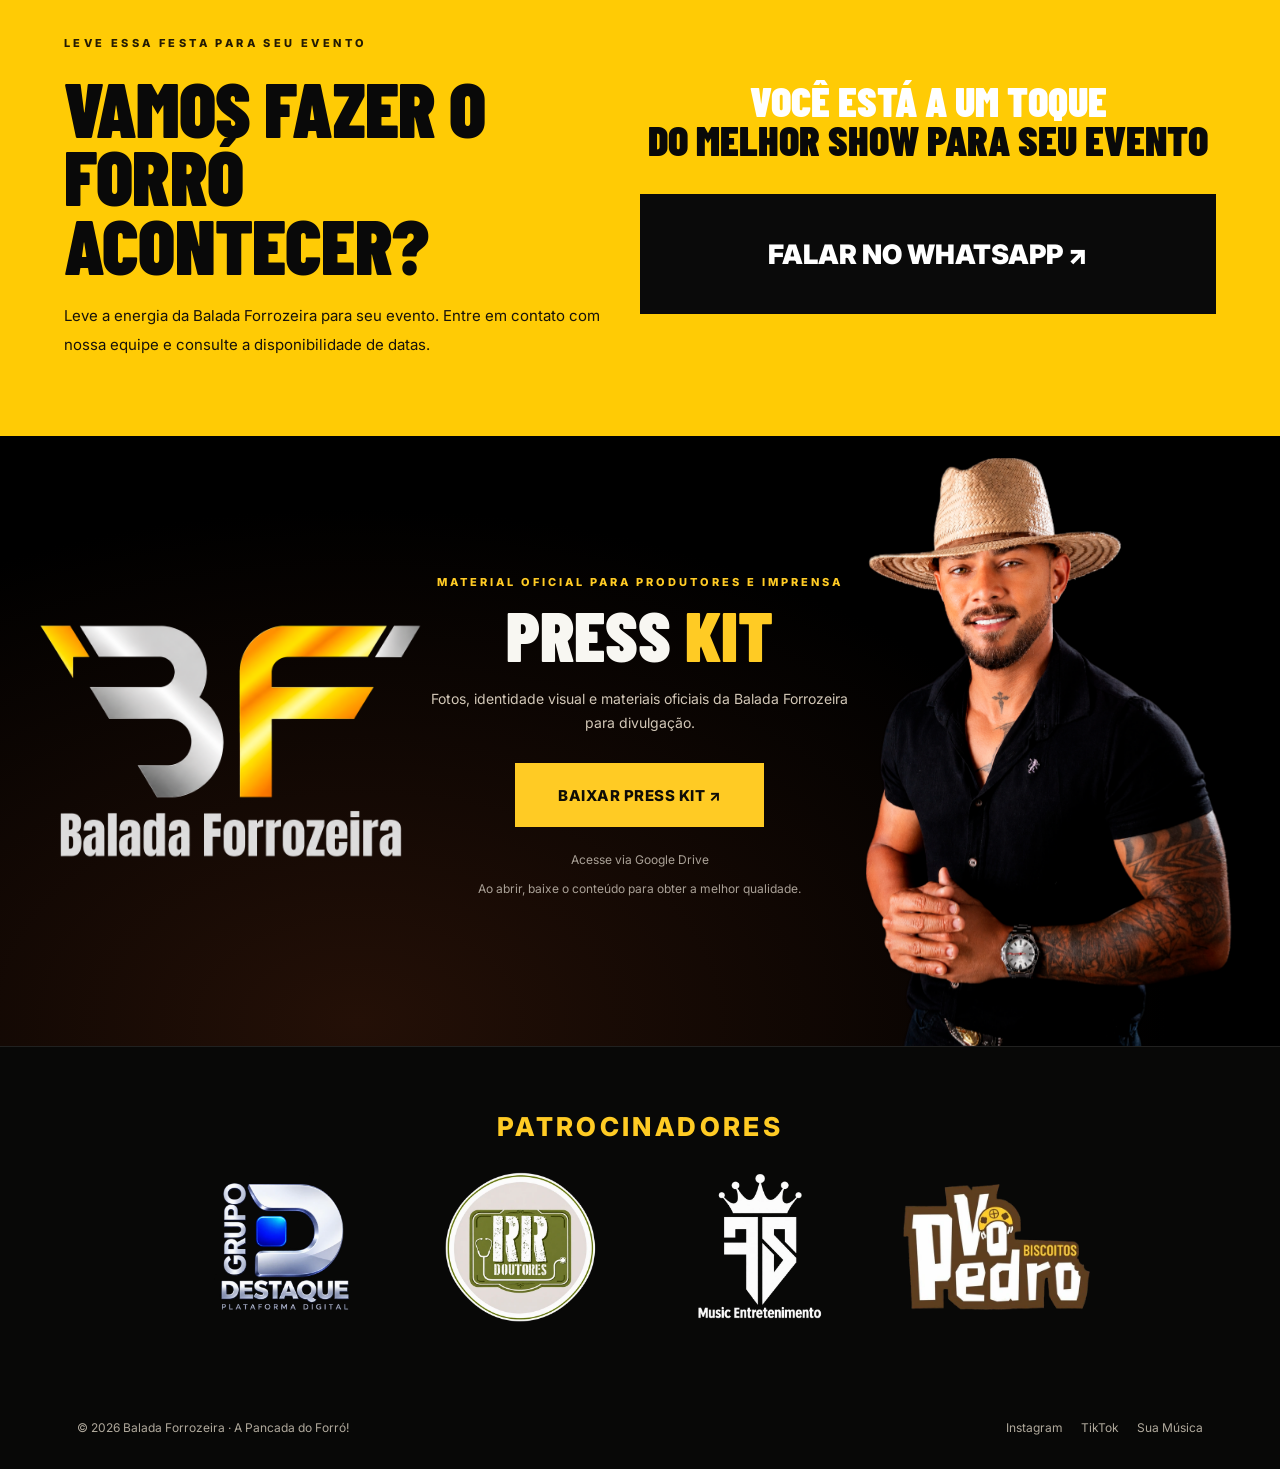
==== commit 26e04222: "Adicionar quatro patrocinadores acima do rodapé" ====
--- a/index.html
+++ b/index.html
@@ -331,6 +331,13 @@
 }
 @media(prefers-reduced-motion:reduce){#biografia .bio-intro-v18 .bio-visual img{animation:none!important;transform:translateX(-50%)!important}}
 .youtube-thumbnail{display:block;position:absolute;inset:0;overflow:hidden;background:#080808}.youtube-thumbnail img{width:100%;height:100%;object-fit:cover}.youtube-thumbnail-play{position:absolute;top:50%;left:50%;transform:translate(-50%,-50%);background:#e62117;color:white;border-radius:16px;padding:15px 25px;font:bold 34px Arial;box-shadow:0 10px 30px #0009}.bf-youtube-visual{position:relative}
+
+/* Patrocinadores — seção independente acima do rodapé */
+.bf-sponsors{background:var(--bg);padding:clamp(38px,5vw,68px) 0;border-top:1px solid #ffffff1a;text-align:center}
+.bf-sponsors h2{color:var(--yellow);font-size:clamp(19px,2.2vw,26px);font-weight:800;letter-spacing:.13em;margin:0 0 30px}
+.bf-sponsors-grid{display:grid;grid-template-columns:repeat(4,minmax(0,1fr));gap:clamp(18px,4vw,52px);max-width:900px;margin:auto;align-items:center;justify-items:center}
+.bf-sponsors-grid img{display:block;width:100%;height:clamp(90px,13vw,150px);max-width:190px;object-fit:contain}
+@media(max-width:600px){.bf-sponsors-grid{grid-template-columns:repeat(2,minmax(0,1fr));gap:24px 30px;max-width:420px}.bf-sponsors-grid img{height:110px;max-width:155px}}
 </style><link rel="stylesheet" href="mobile-v26.css"></head><body>
 <header class="site-header"><div class="wrap header-inner"><a href="#inicio" aria-label="Balada Forrozeira, início"><img class="small-logo" src="assets/logo.png" alt="BF Balada Forrozeira"></a><button class="menu-toggle" id="menu-toggle" aria-label="Abrir menu" aria-expanded="false">☰</button><nav class="nav" id="nav"><a href="#inicio">Início</a><a href="#biografia">Biografia</a><a href="#agenda">Agenda</a><a href="#musicas">Músicas</a><a href="#videos">Vídeos</a><a href="#galeria">Galeria</a><a href="#redes">Redes sociais</a><a class="nav-cta" href="#contratacoes">Contratações</a></nav></div></header>
 <main><section class="hero" id="inicio"><div class="wrap hero-inner"><div class="hero-accent" aria-hidden="true"></div><div class="hero-copy"><div class="micro">Direto da Bahia</div><img class="hero-logo" src="assets/logo-sem-margens.png" alt="Logotipo oficial Balada Forrozeira"><p class="hero-sub">A energia do palco, o swing da Bahia e aquele forró que não deixa ninguém parado.</p><div class="actions"><a class="button primary" href="#agenda">Agenda de shows</a><a class="button outline" href="#contratacoes">Contratações</a></div></div><img class="hero-person" src="assets/murilo-abertura.png" alt="Murilo Tosta, vocalista da Balada Forrozeira"></div></section>
@@ -389,6 +396,7 @@
   </div>
 </section>
 <section class="press" id="presskit"><div class="wrap press-inner"><div class="press-brand"><img src="assets/logo-sem-margens.png" alt="Balada Forrozeira — logo oficial"></div><div class="press-photo"><img src="assets/murilo-biografia.png" alt="Murilo Tosta"></div><div class="press-copy"><div class="micro">Material oficial para produtores e imprensa</div><h2 class="heading">Press <span>Kit</span></h2><p>Fotos, identidade visual e materiais oficiais da Balada Forrozeira para divulgação.</p><a class="button primary" href="https://drive.google.com/drive/folders/1hz-vd2H1KnWWH56AM93CRYc3dOshDQe-" target="_blank" rel="noopener">Baixar Press Kit ↗</a><p class="press-note">Acesse via Google Drive</p><p class="press-note">Ao abrir, baixe o conteúdo para obter a melhor qualidade.</p></div></div></section></main>
+<section class="bf-sponsors" aria-labelledby="bf-sponsors-title"><div class="wrap"><h2 id="bf-sponsors-title">PATROCINADORES</h2><div class="bf-sponsors-grid"><img src="assets/patrocinador-grupo-destaque.webp" alt="Grupo Destaque — Plataforma Digital" loading="lazy" decoding="async"><img src="assets/patrocinador-rr-doutores.webp" alt="RR Doutores" loading="lazy" decoding="async"><img src="assets/patrocinador-fs-music.webp" alt="FS Music Entretenimento" loading="lazy" decoding="async"><img src="assets/patrocinador-biscoitos-vo-pedro.webp" alt="Biscoitos Vô Pedro" loading="lazy" decoding="async"></div></div></section>
 <footer class="wrap footer"><span>© <span id="year"></span> Balada Forrozeira · A Pancada do Forró!</span><div><a href="https://www.instagram.com/bandabaladaforrozeiraofc" target="_blank" rel="noopener">Instagram</a><a href="https://www.tiktok.com/@bandabaladaforrozeira" target="_blank" rel="noopener">TikTok</a><a href="https://www.suamusica.com.br/bandabaladaforrozeiraofc" target="_blank" rel="noopener">Sua Música</a></div></footer>
 <script>document.getElementById('year').textContent=new Date().getFullYear();const toggle=document.getElementById('menu-toggle'),nav=document.getElementById('nav');toggle.addEventListener('click',()=>{const open=nav.classList.toggle('open');toggle.setAttribute('aria-expanded',open);toggle.textContent=open?'✕':'☰'});nav.querySelectorAll('a').forEach(a=>a.addEventListener('click',()=>{nav.classList.remove('open');toggle.textContent='☰';toggle.setAttribute('aria-expanded','false')}));const ambiente=document.querySelector('.bio-motion-bg video');if(ambiente){ambiente.muted=true;ambiente.defaultMuted=true;ambiente.playsInline=true;const iniciar=()=>{const tentativa=ambiente.play();if(tentativa&&typeof tentativa.catch==='function')tentativa.catch(()=>{});};document.addEventListener('DOMContentLoaded',iniciar,{once:true});document.addEventListener('visibilitychange',()=>{if(!document.hidden)iniciar()});iniciar();}</script><aside class="music-player" aria-label="Player da música da Balada Forrozeira"><span class="music-note" aria-hidden="true">♫</span><div class="track-info"><strong id="current-track">Príncipe Encantado</strong><small>Balada Forrozeira</small></div><button id="music-toggle" type="button" aria-label="Reproduzir música" aria-pressed="false" title="Reproduzir ou pausar música">▶</button><span class="track-status" id="music-status" aria-live="polite">Toque para ouvir</span><audio id="site-music" preload="auto" src="assets/principe-encantado.mp3"></audio></aside><script>
 (function(){
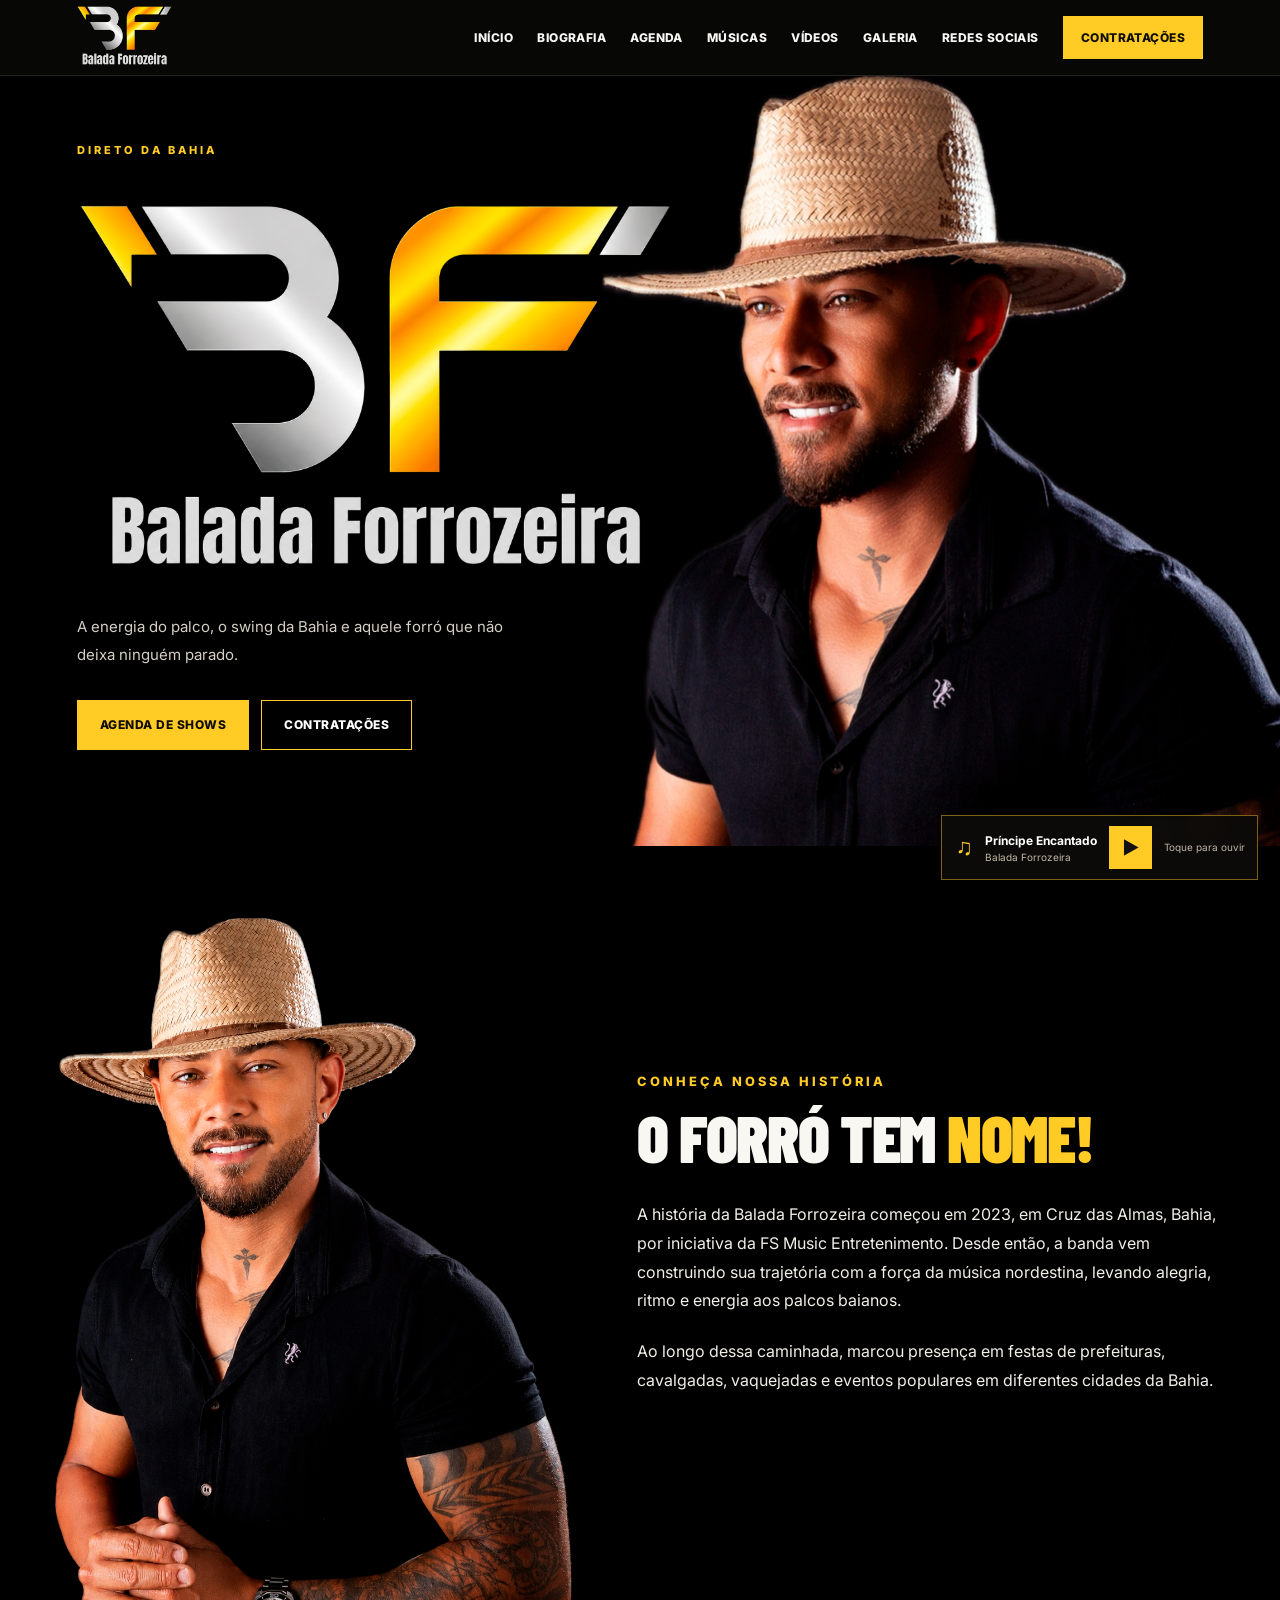
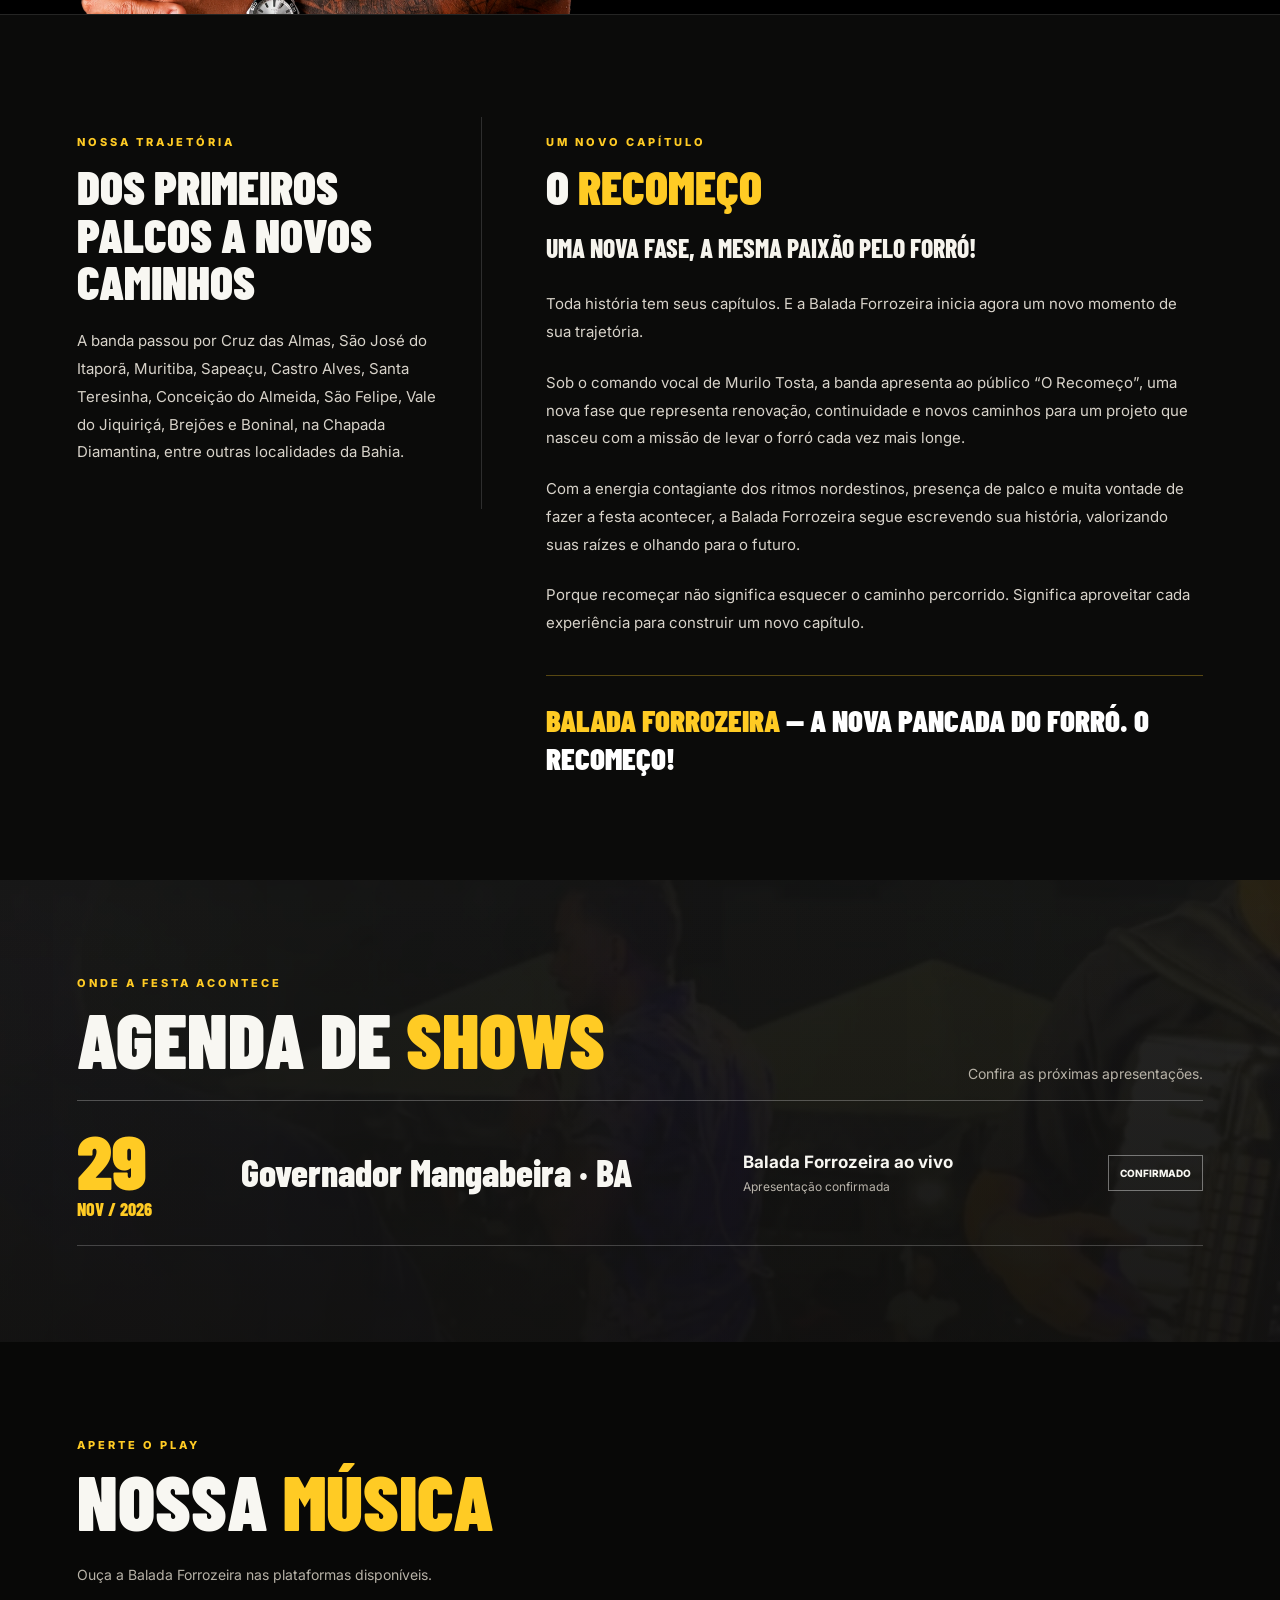
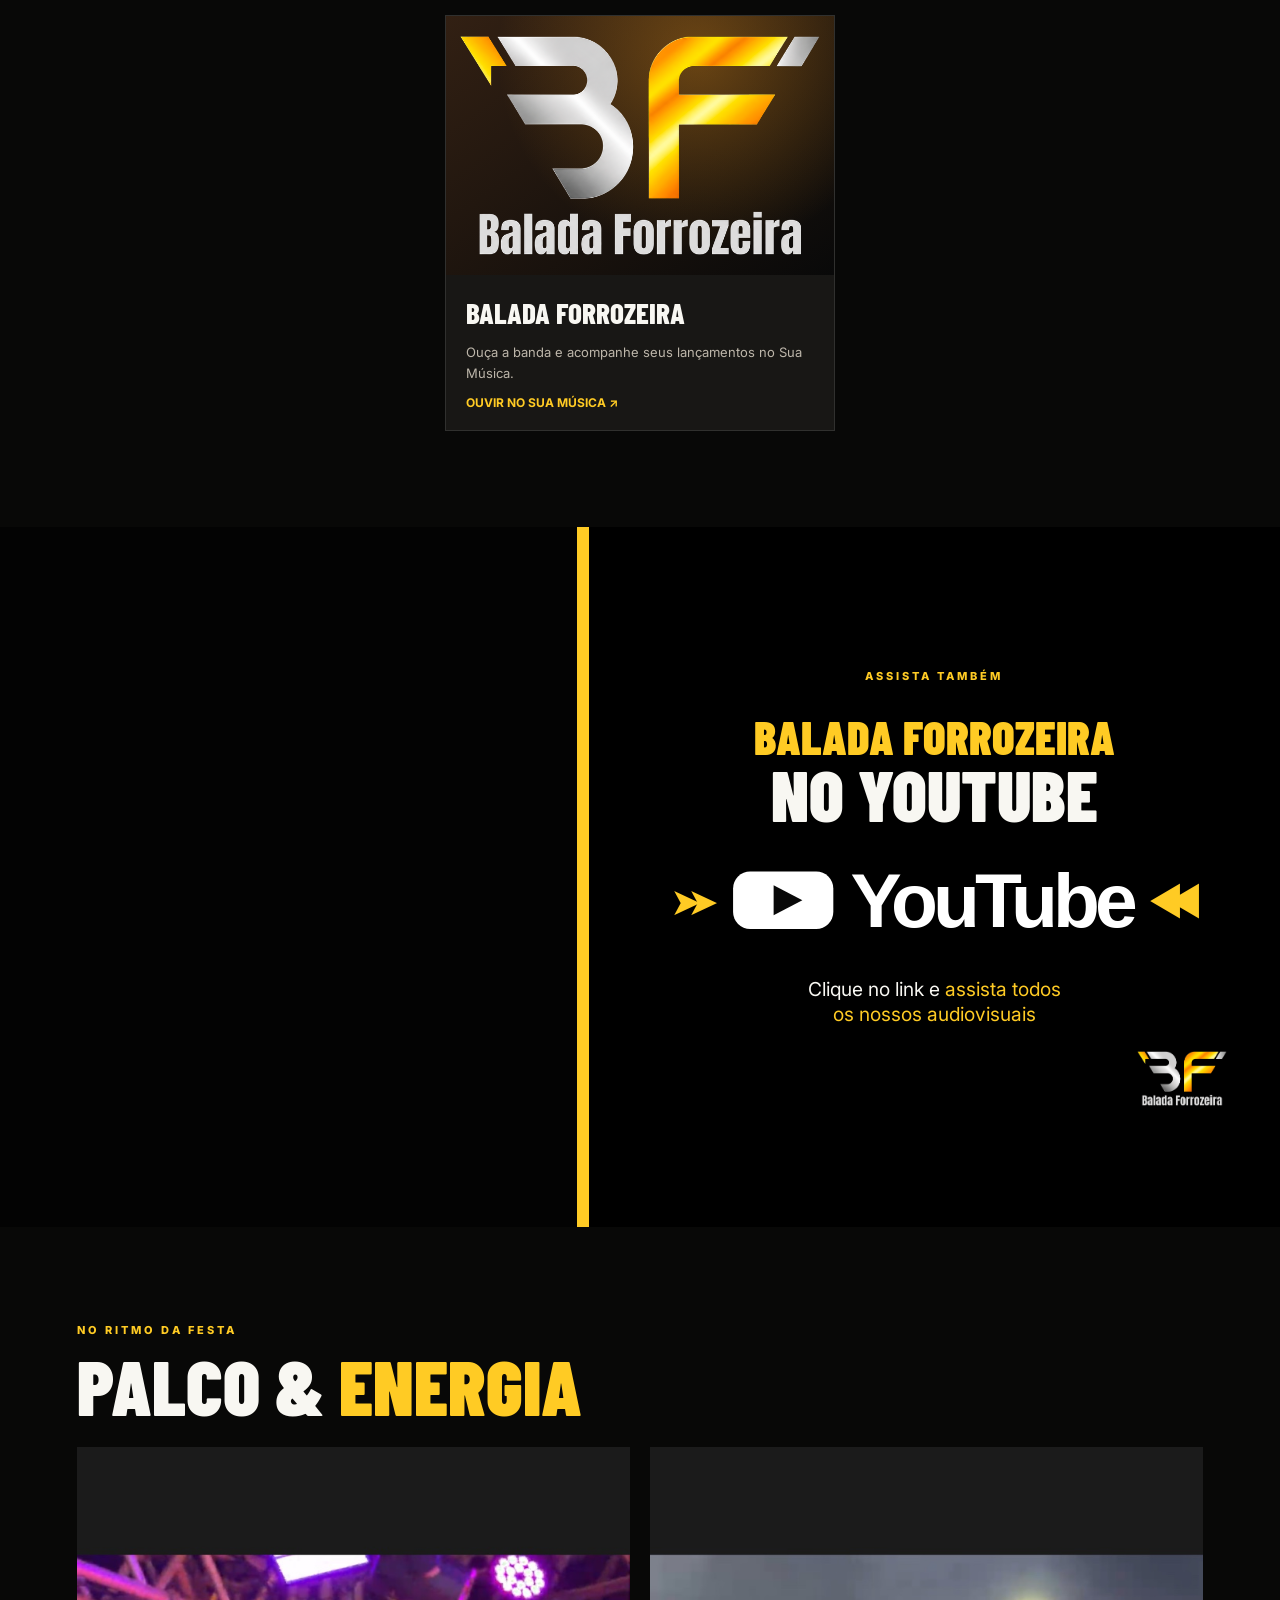
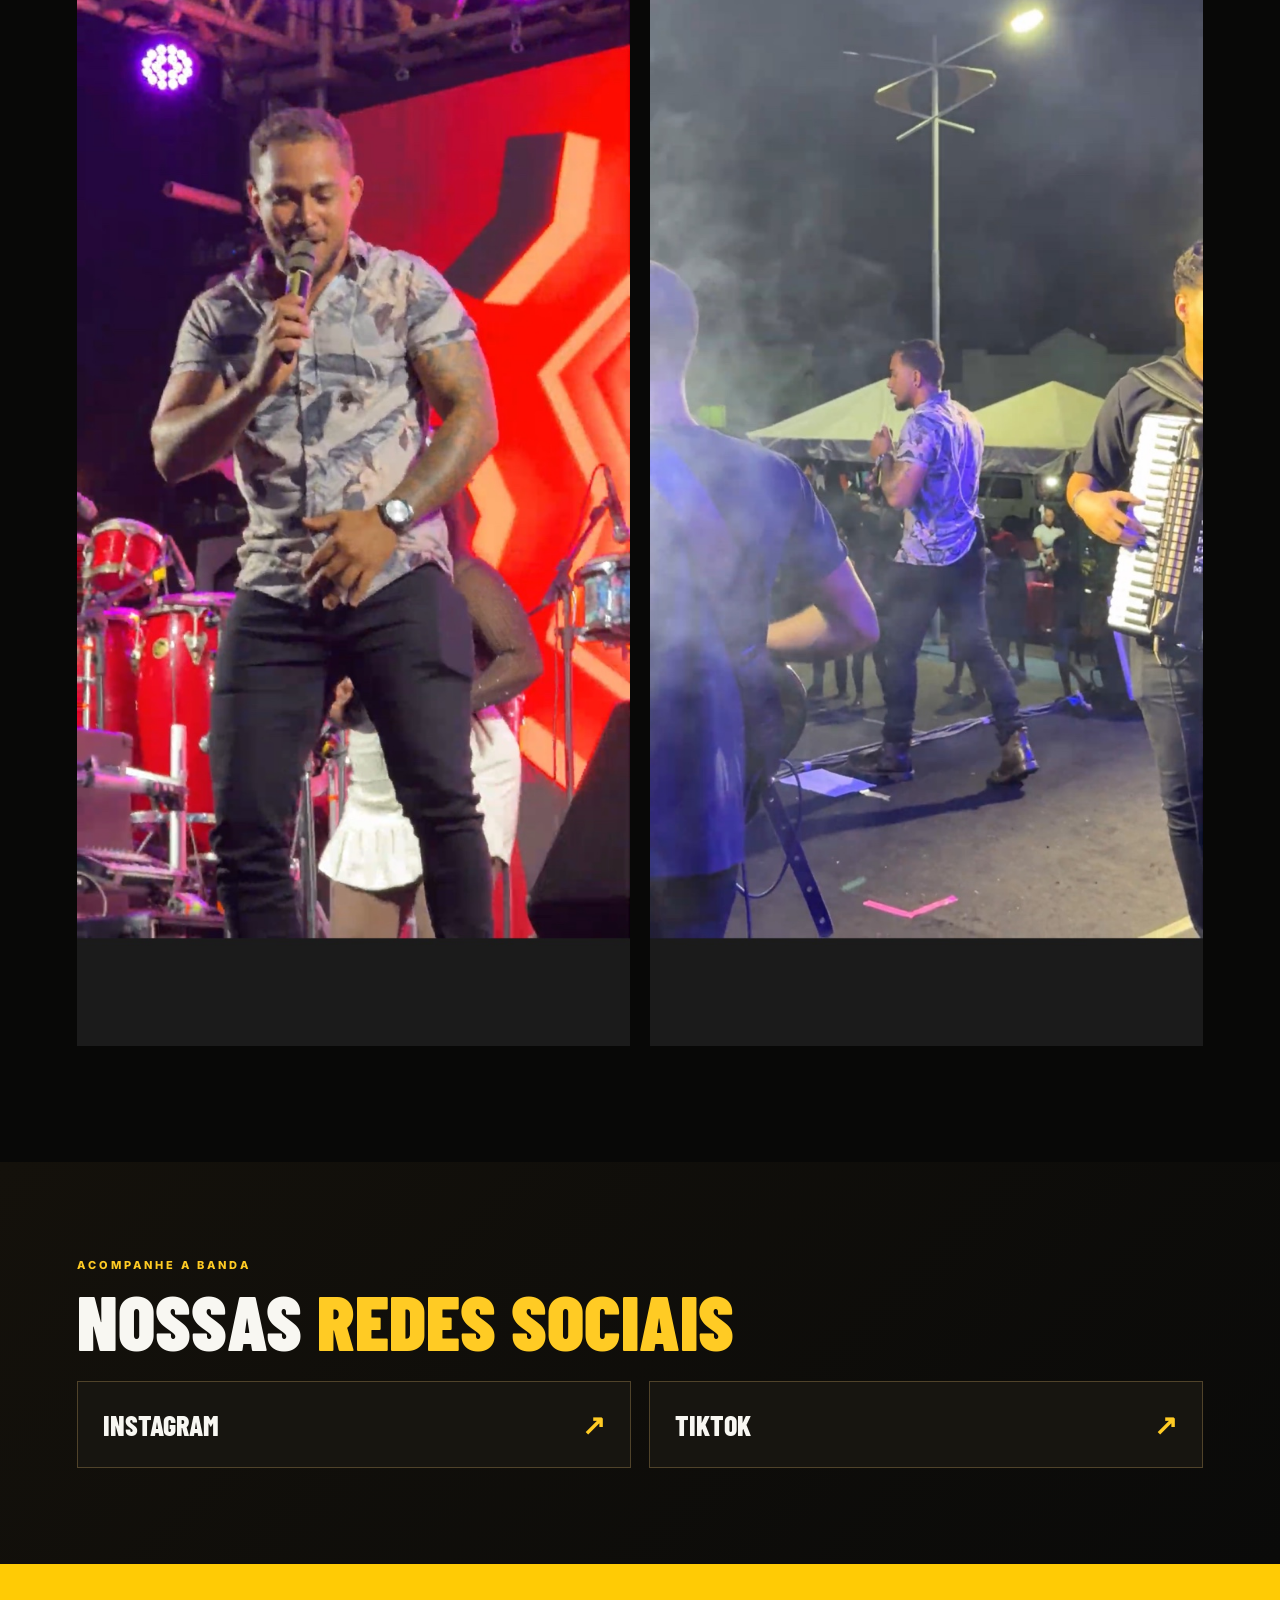
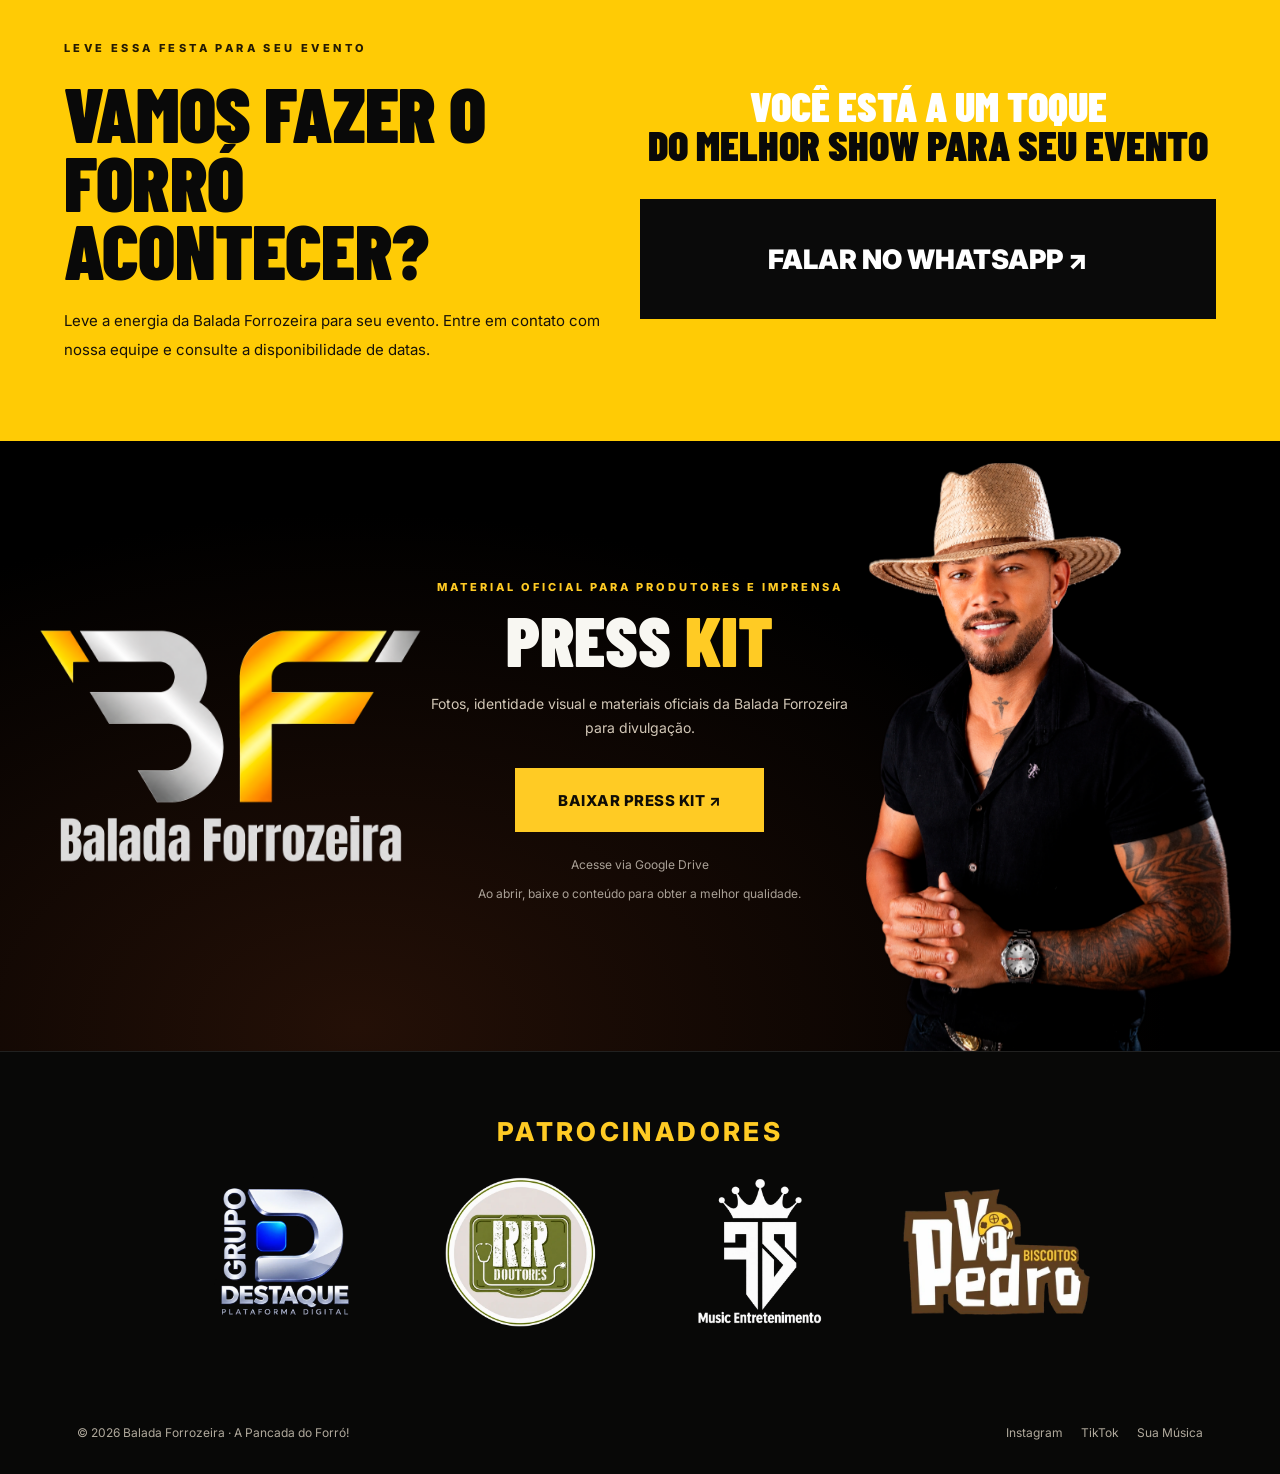
==== commit 8577e268: "Destacar data e cidade na agenda: index.html" ====
--- a/index.html
+++ b/index.html
@@ -338,6 +338,14 @@
 .bf-sponsors-grid{display:grid;grid-template-columns:repeat(4,minmax(0,1fr));gap:clamp(18px,4vw,52px);max-width:900px;margin:auto;align-items:center;justify-items:center}
 .bf-sponsors-grid img{display:block;width:100%;height:clamp(90px,13vw,150px);max-width:190px;object-fit:contain}
 @media(max-width:600px){.bf-sponsors-grid{grid-template-columns:repeat(2,minmax(0,1fr));gap:24px 30px;max-width:420px}.bf-sponsors-grid img{height:110px;max-width:155px}}
+
+#agenda .show{grid-template-columns:140px minmax(0,1.4fr) minmax(0,1fr) 95px;gap:24px}
+#agenda .show-date{flex-direction:column;align-items:flex-start;gap:4px;color:var(--yellow)}
+#agenda .show-date strong{font-size:clamp(52px,6vw,76px)}
+#agenda .show-date small{font-size:18px;color:var(--yellow);white-space:nowrap}
+#agenda .show-city{font:800 clamp(24px,3vw,38px)/1.05 'Barlow Condensed',sans-serif;color:var(--white);grid-column:auto}
+@media(max-width:900px){#agenda .show{grid-template-columns:110px minmax(0,1fr) minmax(0,1fr)}}
+@media(max-width:700px){#agenda .show{grid-template-columns:90px minmax(0,1fr)!important;gap:12px!important}#agenda .show-date{grid-row:span 2}#agenda .show-city{grid-column:2;font-size:30px}#agenda .show-date small{font-size:15px}#agenda .show h3{font-size:13px}#agenda .show p{font-size:11px}}
 </style><link rel="stylesheet" href="mobile-v26.css"></head><body>
 <header class="site-header"><div class="wrap header-inner"><a href="#inicio" aria-label="Balada Forrozeira, início"><img class="small-logo" src="assets/logo.png" alt="BF Balada Forrozeira"></a><button class="menu-toggle" id="menu-toggle" aria-label="Abrir menu" aria-expanded="false">☰</button><nav class="nav" id="nav"><a href="#inicio">Início</a><a href="#biografia">Biografia</a><a href="#agenda">Agenda</a><a href="#musicas">Músicas</a><a href="#videos">Vídeos</a><a href="#galeria">Galeria</a><a href="#redes">Redes sociais</a><a class="nav-cta" href="#contratacoes">Contratações</a></nav></div></header>
 <main><section class="hero" id="inicio"><div class="wrap hero-inner"><div class="hero-accent" aria-hidden="true"></div><div class="hero-copy"><div class="micro">Direto da Bahia</div><img class="hero-logo" src="assets/logo-sem-margens.png" alt="Logotipo oficial Balada Forrozeira"><p class="hero-sub">A energia do palco, o swing da Bahia e aquele forró que não deixa ninguém parado.</p><div class="actions"><a class="button primary" href="#agenda">Agenda de shows</a><a class="button outline" href="#contratacoes">Contratações</a></div></div><img class="hero-person" src="assets/murilo-abertura.png" alt="Murilo Tosta, vocalista da Balada Forrozeira"></div></section>
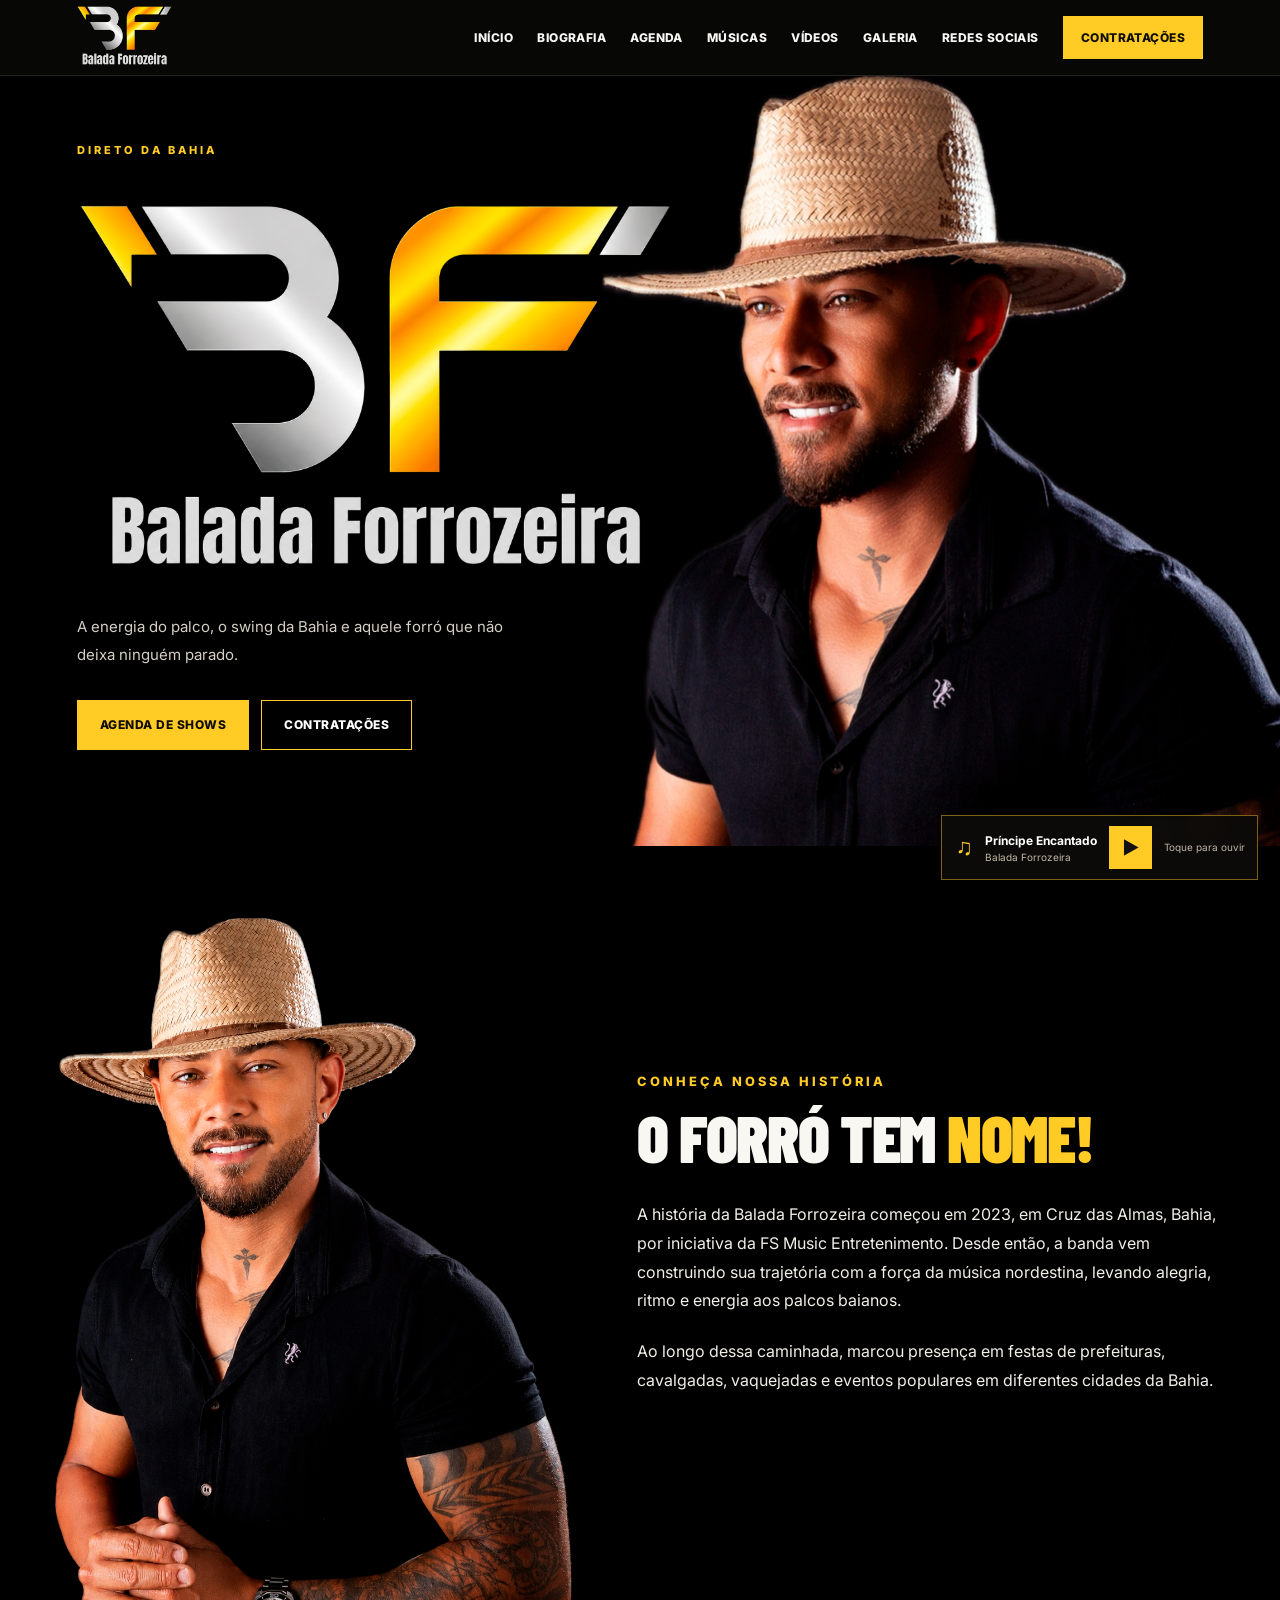
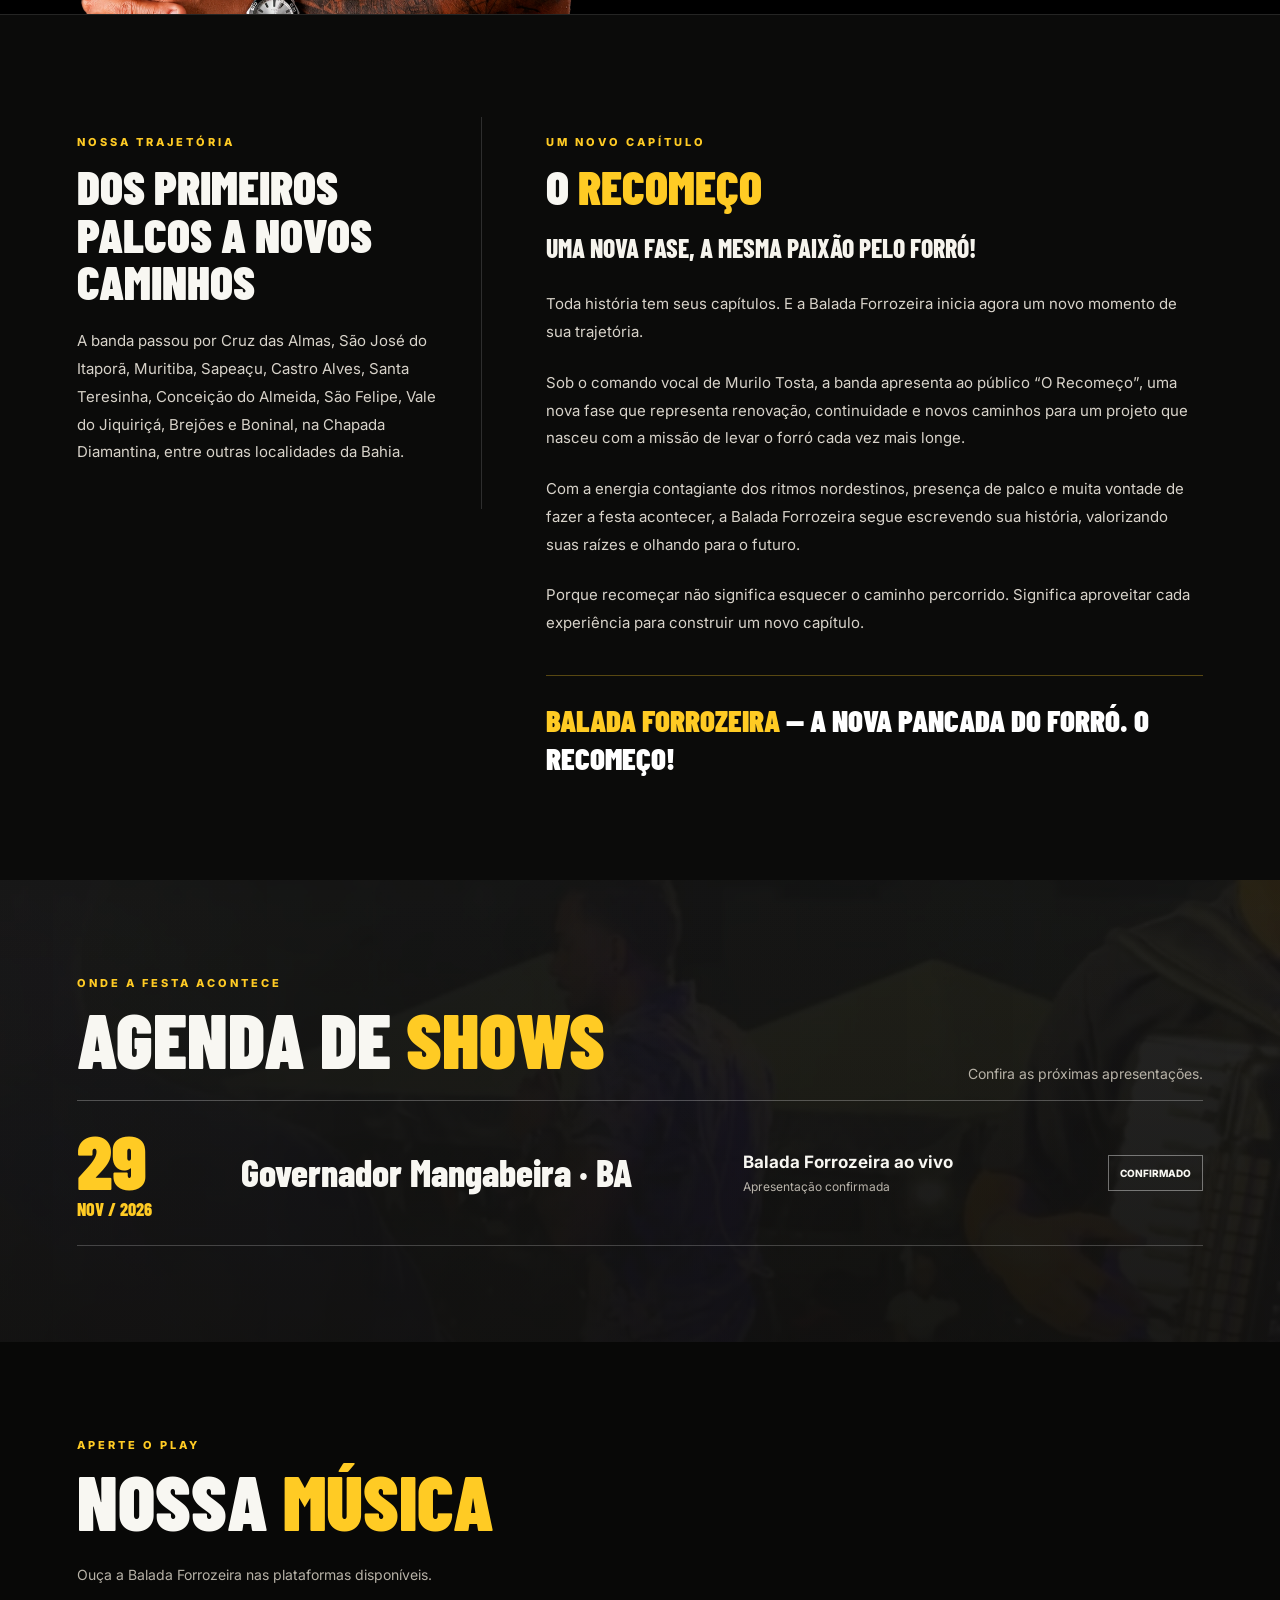
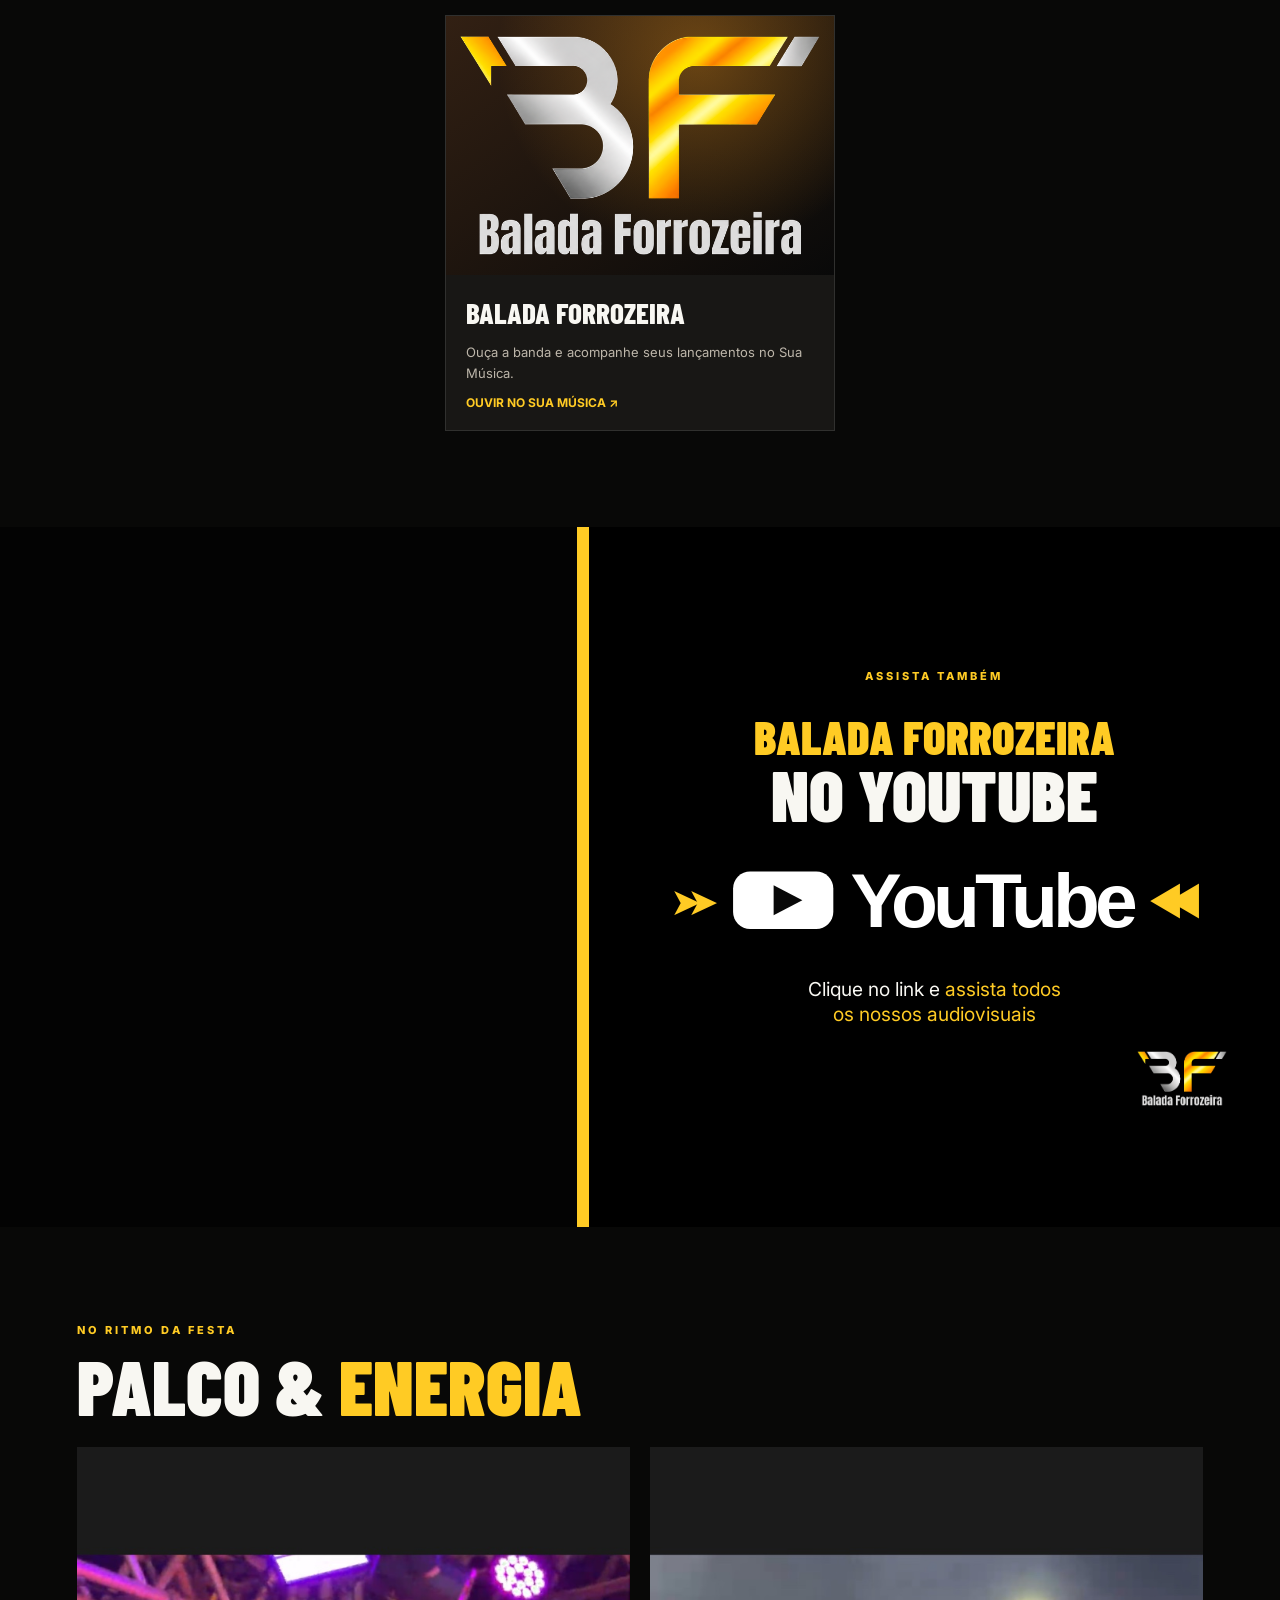
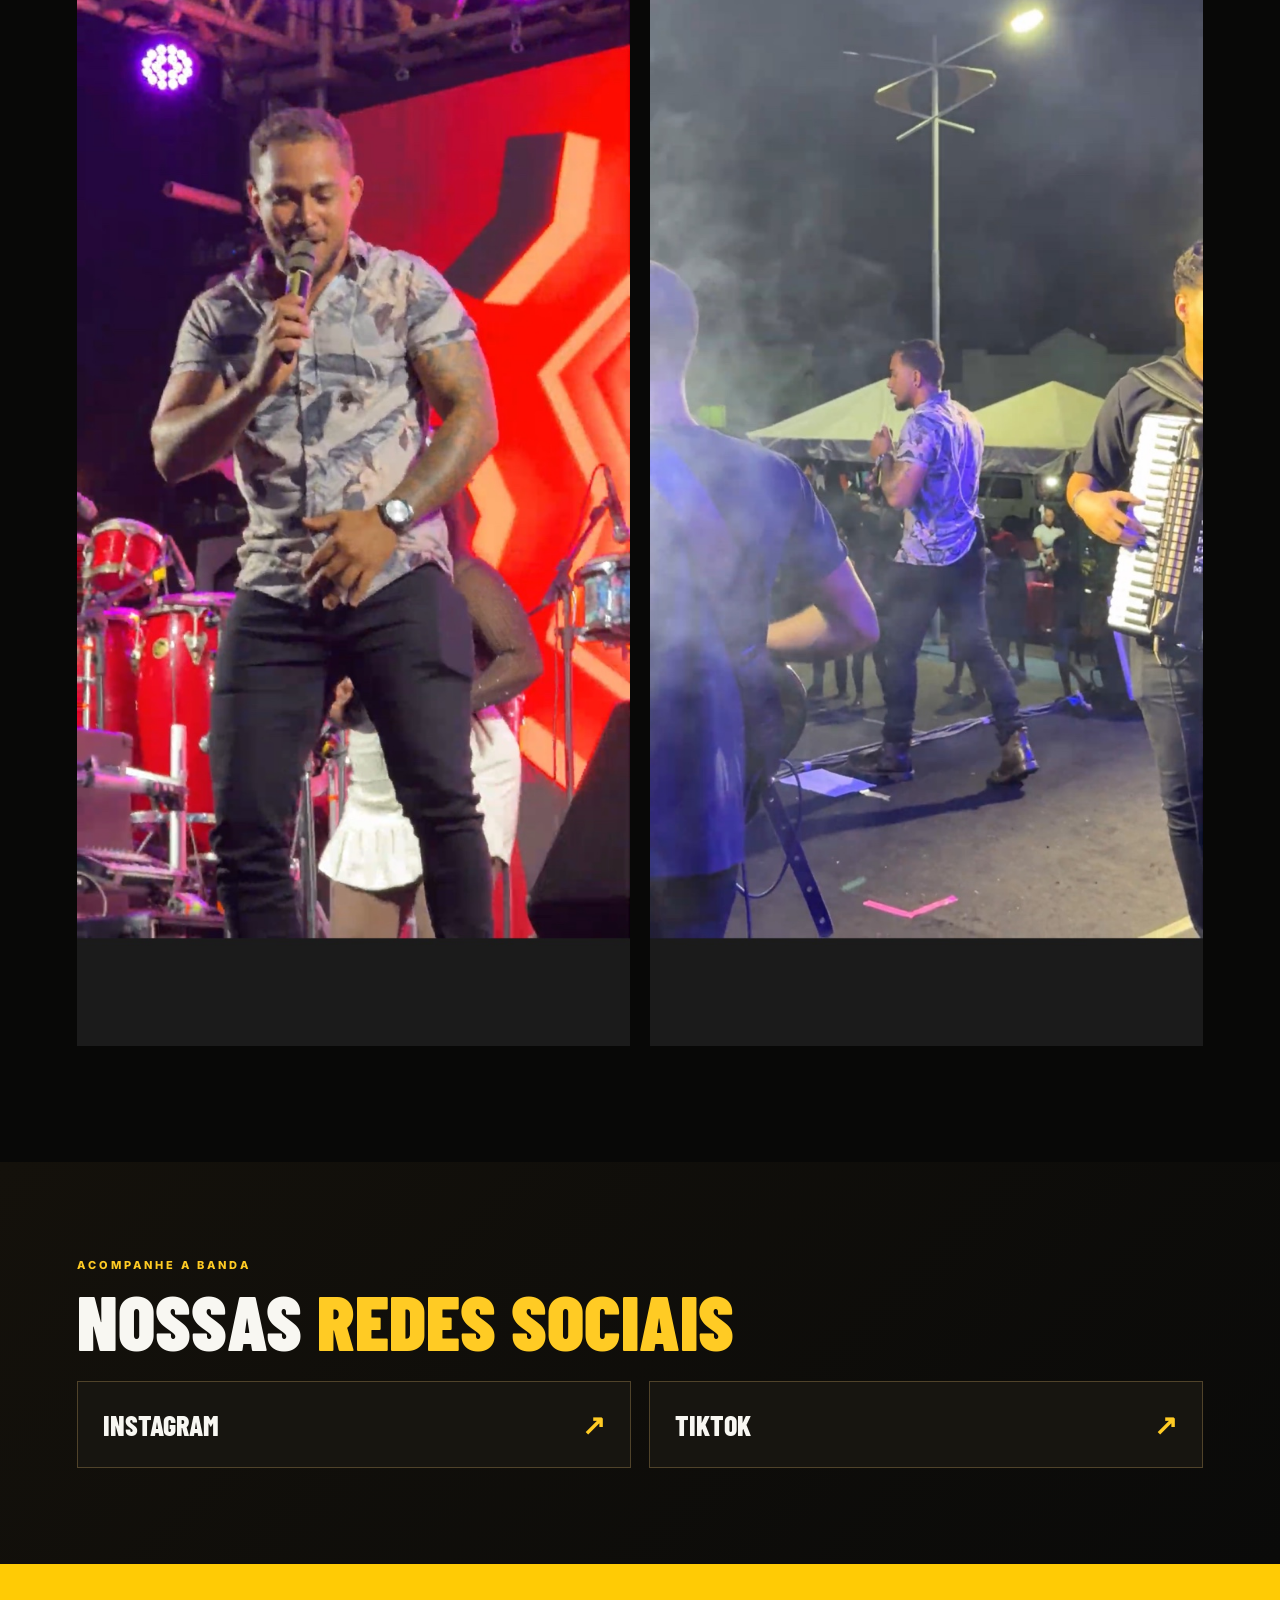
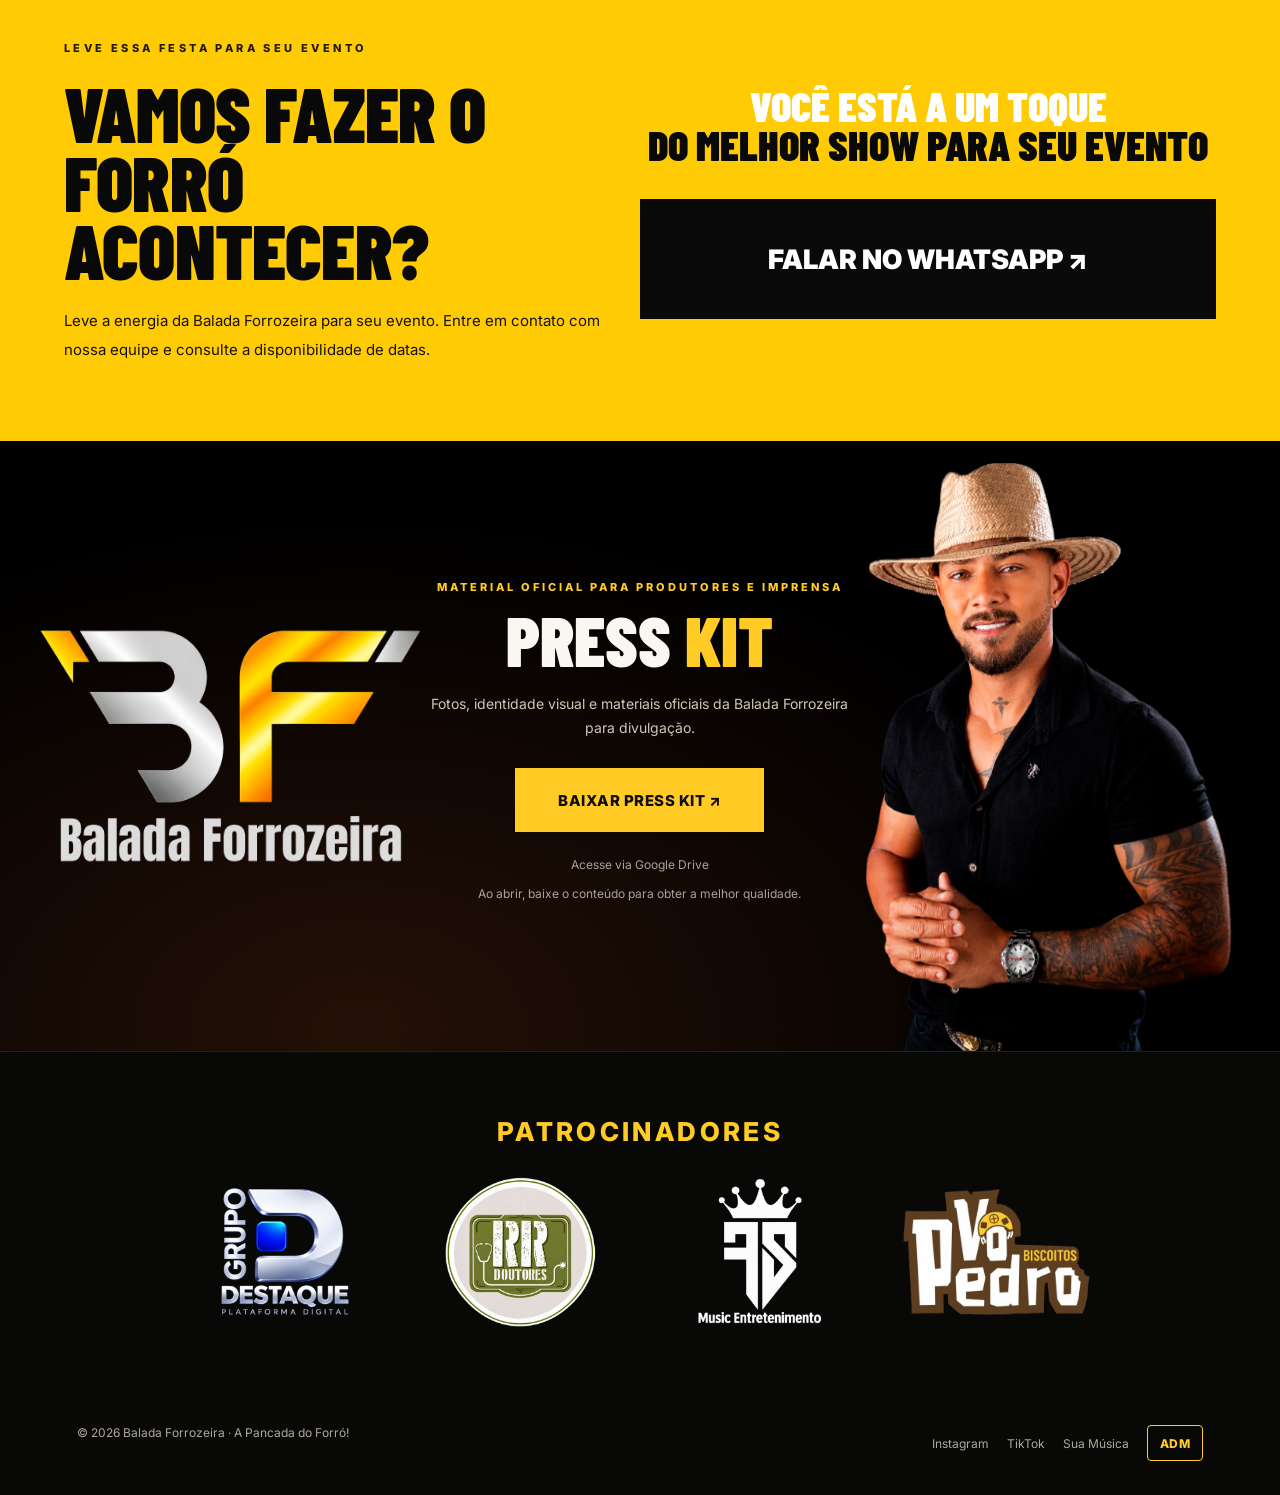
==== commit 35ca59d7: "Adicionar botão ADM no rodapé da página inicial" ====
--- a/index.html
+++ b/index.html
@@ -346,6 +346,8 @@
 #agenda .show-city{font:800 clamp(24px,3vw,38px)/1.05 'Barlow Condensed',sans-serif;color:var(--white);grid-column:auto}
 @media(max-width:900px){#agenda .show{grid-template-columns:110px minmax(0,1fr) minmax(0,1fr)}}
 @media(max-width:700px){#agenda .show{grid-template-columns:90px minmax(0,1fr)!important;gap:12px!important}#agenda .show-date{grid-row:span 2}#agenda .show-city{grid-column:2;font-size:30px}#agenda .show-date small{font-size:15px}#agenda .show h3{font-size:13px}#agenda .show p{font-size:11px}}
+
+.footer .admin-link{display:inline-flex;align-items:center;justify-content:center;min-height:36px;padding:0 12px;border:1px solid var(--yellow);border-radius:4px;color:var(--yellow);font-weight:800;letter-spacing:.5px;white-space:nowrap}.footer .admin-link:hover,.footer .admin-link:focus-visible{background:var(--yellow);color:var(--bg)}
 </style><link rel="stylesheet" href="mobile-v26.css"></head><body>
 <header class="site-header"><div class="wrap header-inner"><a href="#inicio" aria-label="Balada Forrozeira, início"><img class="small-logo" src="assets/logo.png" alt="BF Balada Forrozeira"></a><button class="menu-toggle" id="menu-toggle" aria-label="Abrir menu" aria-expanded="false">☰</button><nav class="nav" id="nav"><a href="#inicio">Início</a><a href="#biografia">Biografia</a><a href="#agenda">Agenda</a><a href="#musicas">Músicas</a><a href="#videos">Vídeos</a><a href="#galeria">Galeria</a><a href="#redes">Redes sociais</a><a class="nav-cta" href="#contratacoes">Contratações</a></nav></div></header>
 <main><section class="hero" id="inicio"><div class="wrap hero-inner"><div class="hero-accent" aria-hidden="true"></div><div class="hero-copy"><div class="micro">Direto da Bahia</div><img class="hero-logo" src="assets/logo-sem-margens.png" alt="Logotipo oficial Balada Forrozeira"><p class="hero-sub">A energia do palco, o swing da Bahia e aquele forró que não deixa ninguém parado.</p><div class="actions"><a class="button primary" href="#agenda">Agenda de shows</a><a class="button outline" href="#contratacoes">Contratações</a></div></div><img class="hero-person" src="assets/murilo-abertura.png" alt="Murilo Tosta, vocalista da Balada Forrozeira"></div></section>
@@ -405,7 +407,7 @@
 </section>
 <section class="press" id="presskit"><div class="wrap press-inner"><div class="press-brand"><img src="assets/logo-sem-margens.png" alt="Balada Forrozeira — logo oficial"></div><div class="press-photo"><img src="assets/murilo-biografia.png" alt="Murilo Tosta"></div><div class="press-copy"><div class="micro">Material oficial para produtores e imprensa</div><h2 class="heading">Press <span>Kit</span></h2><p>Fotos, identidade visual e materiais oficiais da Balada Forrozeira para divulgação.</p><a class="button primary" href="https://drive.google.com/drive/folders/1hz-vd2H1KnWWH56AM93CRYc3dOshDQe-" target="_blank" rel="noopener">Baixar Press Kit ↗</a><p class="press-note">Acesse via Google Drive</p><p class="press-note">Ao abrir, baixe o conteúdo para obter a melhor qualidade.</p></div></div></section></main>
 <section class="bf-sponsors" aria-labelledby="bf-sponsors-title"><div class="wrap"><h2 id="bf-sponsors-title">PATROCINADORES</h2><div class="bf-sponsors-grid"><img src="assets/patrocinador-grupo-destaque.webp" alt="Grupo Destaque — Plataforma Digital" loading="lazy" decoding="async"><img src="assets/patrocinador-rr-doutores.webp" alt="RR Doutores" loading="lazy" decoding="async"><img src="assets/patrocinador-fs-music.webp" alt="FS Music Entretenimento" loading="lazy" decoding="async"><img src="assets/patrocinador-biscoitos-vo-pedro.webp" alt="Biscoitos Vô Pedro" loading="lazy" decoding="async"></div></div></section>
-<footer class="wrap footer"><span>© <span id="year"></span> Balada Forrozeira · A Pancada do Forró!</span><div><a href="https://www.instagram.com/bandabaladaforrozeiraofc" target="_blank" rel="noopener">Instagram</a><a href="https://www.tiktok.com/@bandabaladaforrozeira" target="_blank" rel="noopener">TikTok</a><a href="https://www.suamusica.com.br/bandabaladaforrozeiraofc" target="_blank" rel="noopener">Sua Música</a></div></footer>
+<footer class="wrap footer"><span>© <span id="year"></span> Balada Forrozeira · A Pancada do Forró!</span><div><a href="https://www.instagram.com/bandabaladaforrozeiraofc" target="_blank" rel="noopener">Instagram</a><a href="https://www.tiktok.com/@bandabaladaforrozeira" target="_blank" rel="noopener">TikTok</a><a href="https://www.suamusica.com.br/bandabaladaforrozeiraofc" target="_blank" rel="noopener">Sua Música</a><a class="admin-link" href="/admin/" aria-label="Acessar painel administrativo">ADM</a></div></footer>
 <script>document.getElementById('year').textContent=new Date().getFullYear();const toggle=document.getElementById('menu-toggle'),nav=document.getElementById('nav');toggle.addEventListener('click',()=>{const open=nav.classList.toggle('open');toggle.setAttribute('aria-expanded',open);toggle.textContent=open?'✕':'☰'});nav.querySelectorAll('a').forEach(a=>a.addEventListener('click',()=>{nav.classList.remove('open');toggle.textContent='☰';toggle.setAttribute('aria-expanded','false')}));const ambiente=document.querySelector('.bio-motion-bg video');if(ambiente){ambiente.muted=true;ambiente.defaultMuted=true;ambiente.playsInline=true;const iniciar=()=>{const tentativa=ambiente.play();if(tentativa&&typeof tentativa.catch==='function')tentativa.catch(()=>{});};document.addEventListener('DOMContentLoaded',iniciar,{once:true});document.addEventListener('visibilitychange',()=>{if(!document.hidden)iniciar()});iniciar();}</script><aside class="music-player" aria-label="Player da música da Balada Forrozeira"><span class="music-note" aria-hidden="true">♫</span><div class="track-info"><strong id="current-track">Príncipe Encantado</strong><small>Balada Forrozeira</small></div><button id="music-toggle" type="button" aria-label="Reproduzir música" aria-pressed="false" title="Reproduzir ou pausar música">▶</button><span class="track-status" id="music-status" aria-live="polite">Toque para ouvir</span><audio id="site-music" preload="auto" src="assets/principe-encantado.mp3"></audio></aside><script>
 (function(){
  const audio=document.getElementById('site-music');
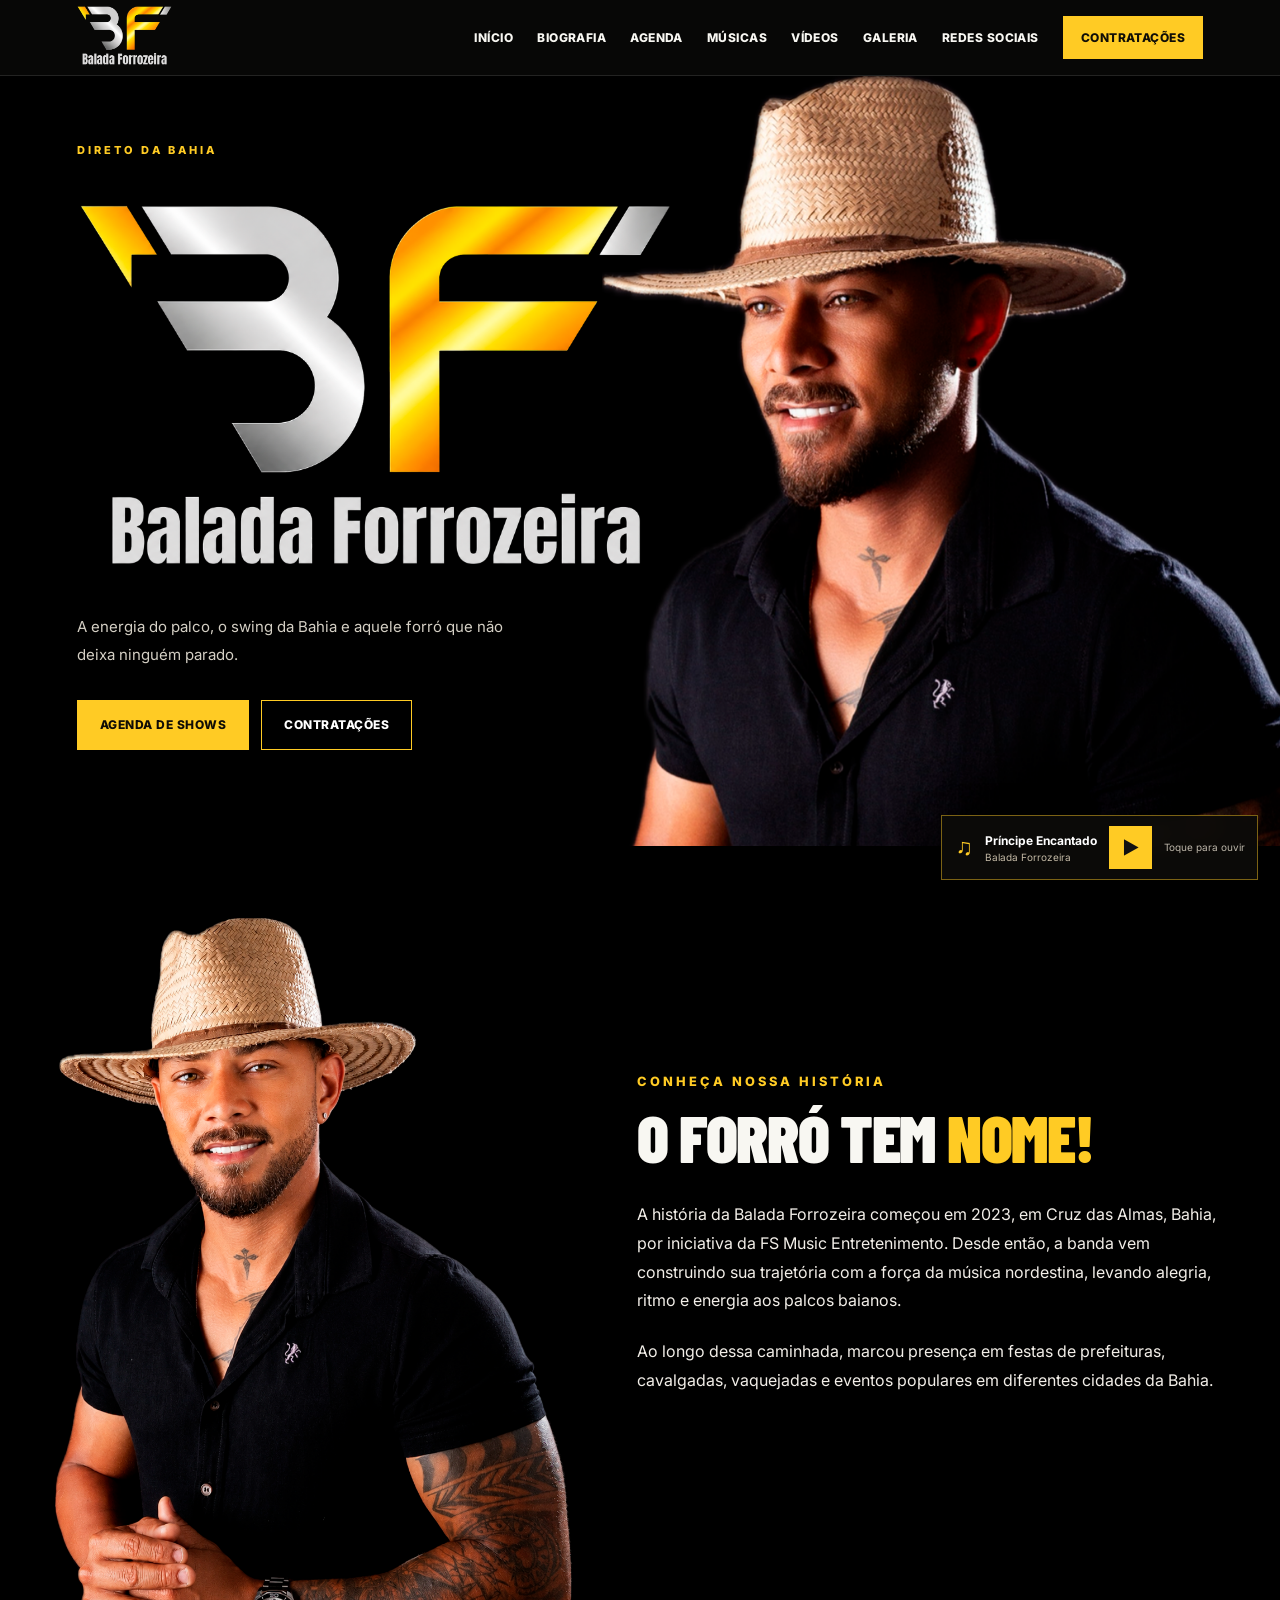
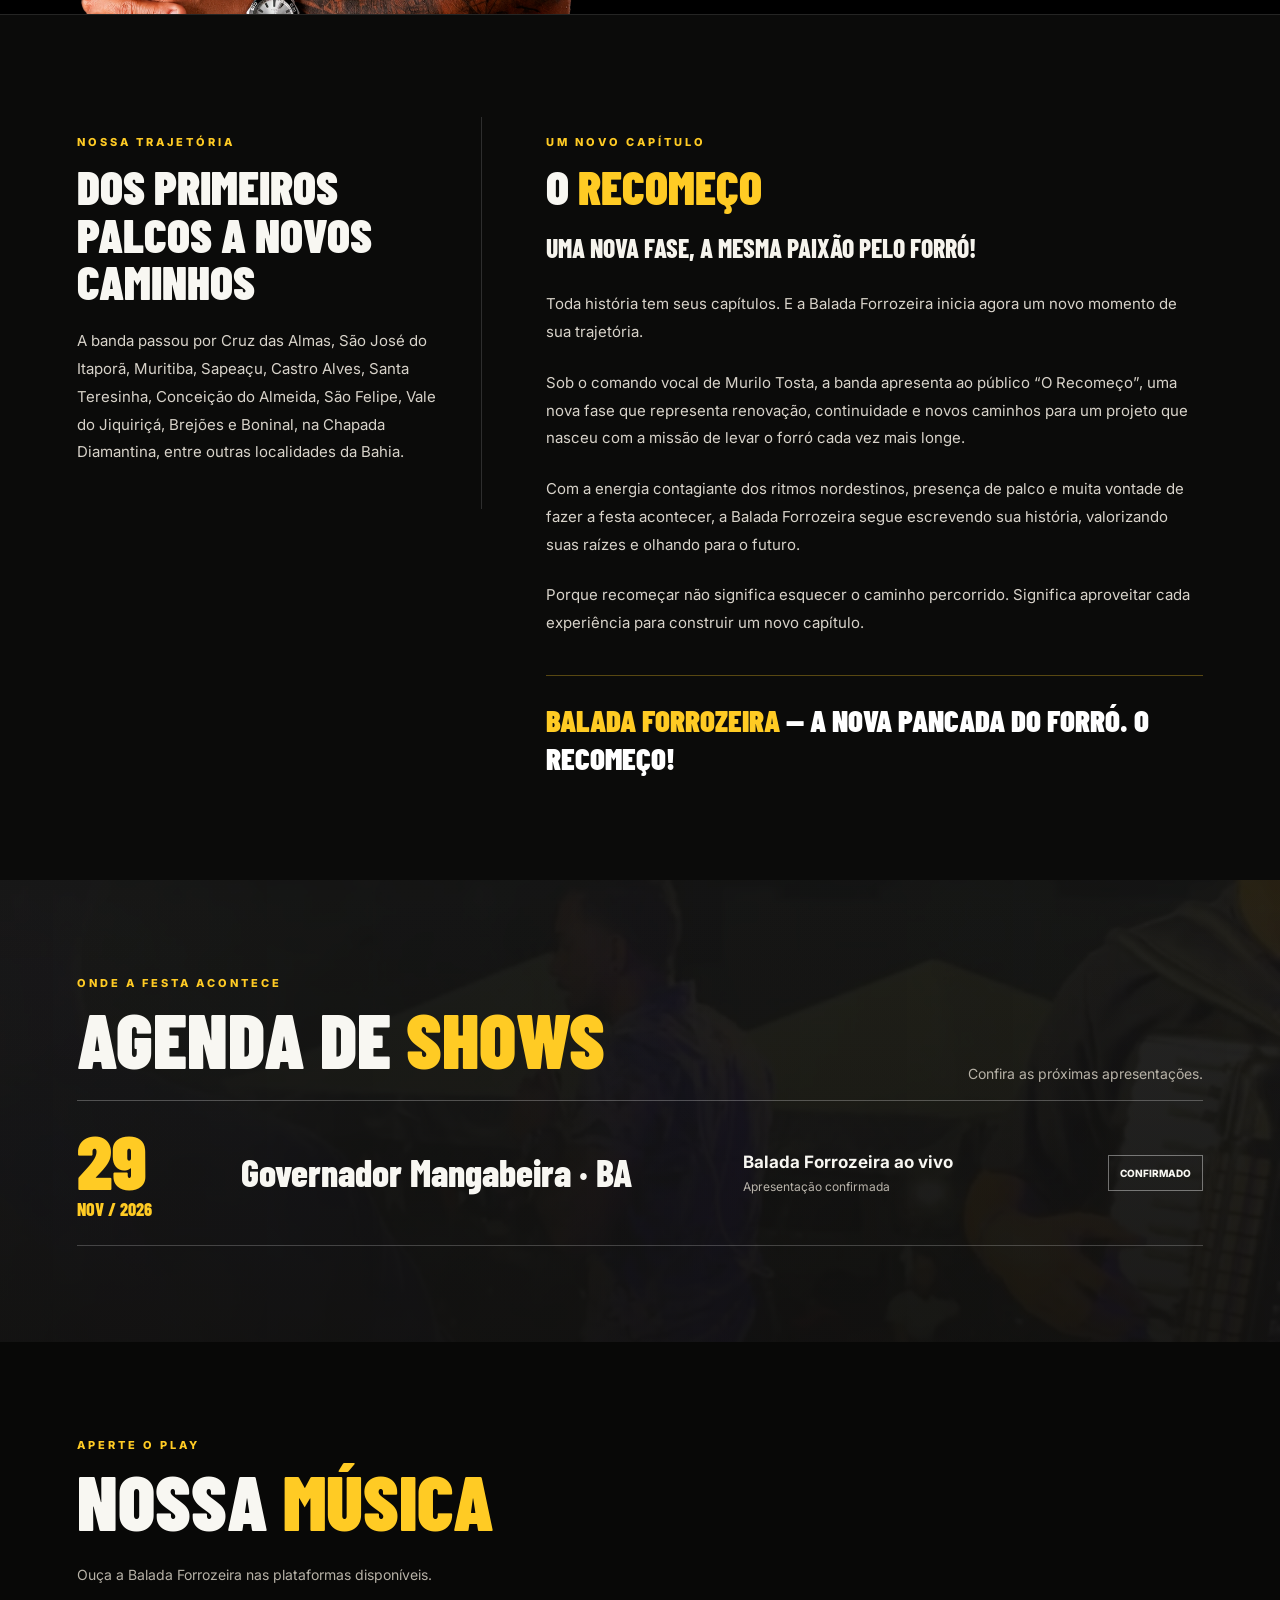
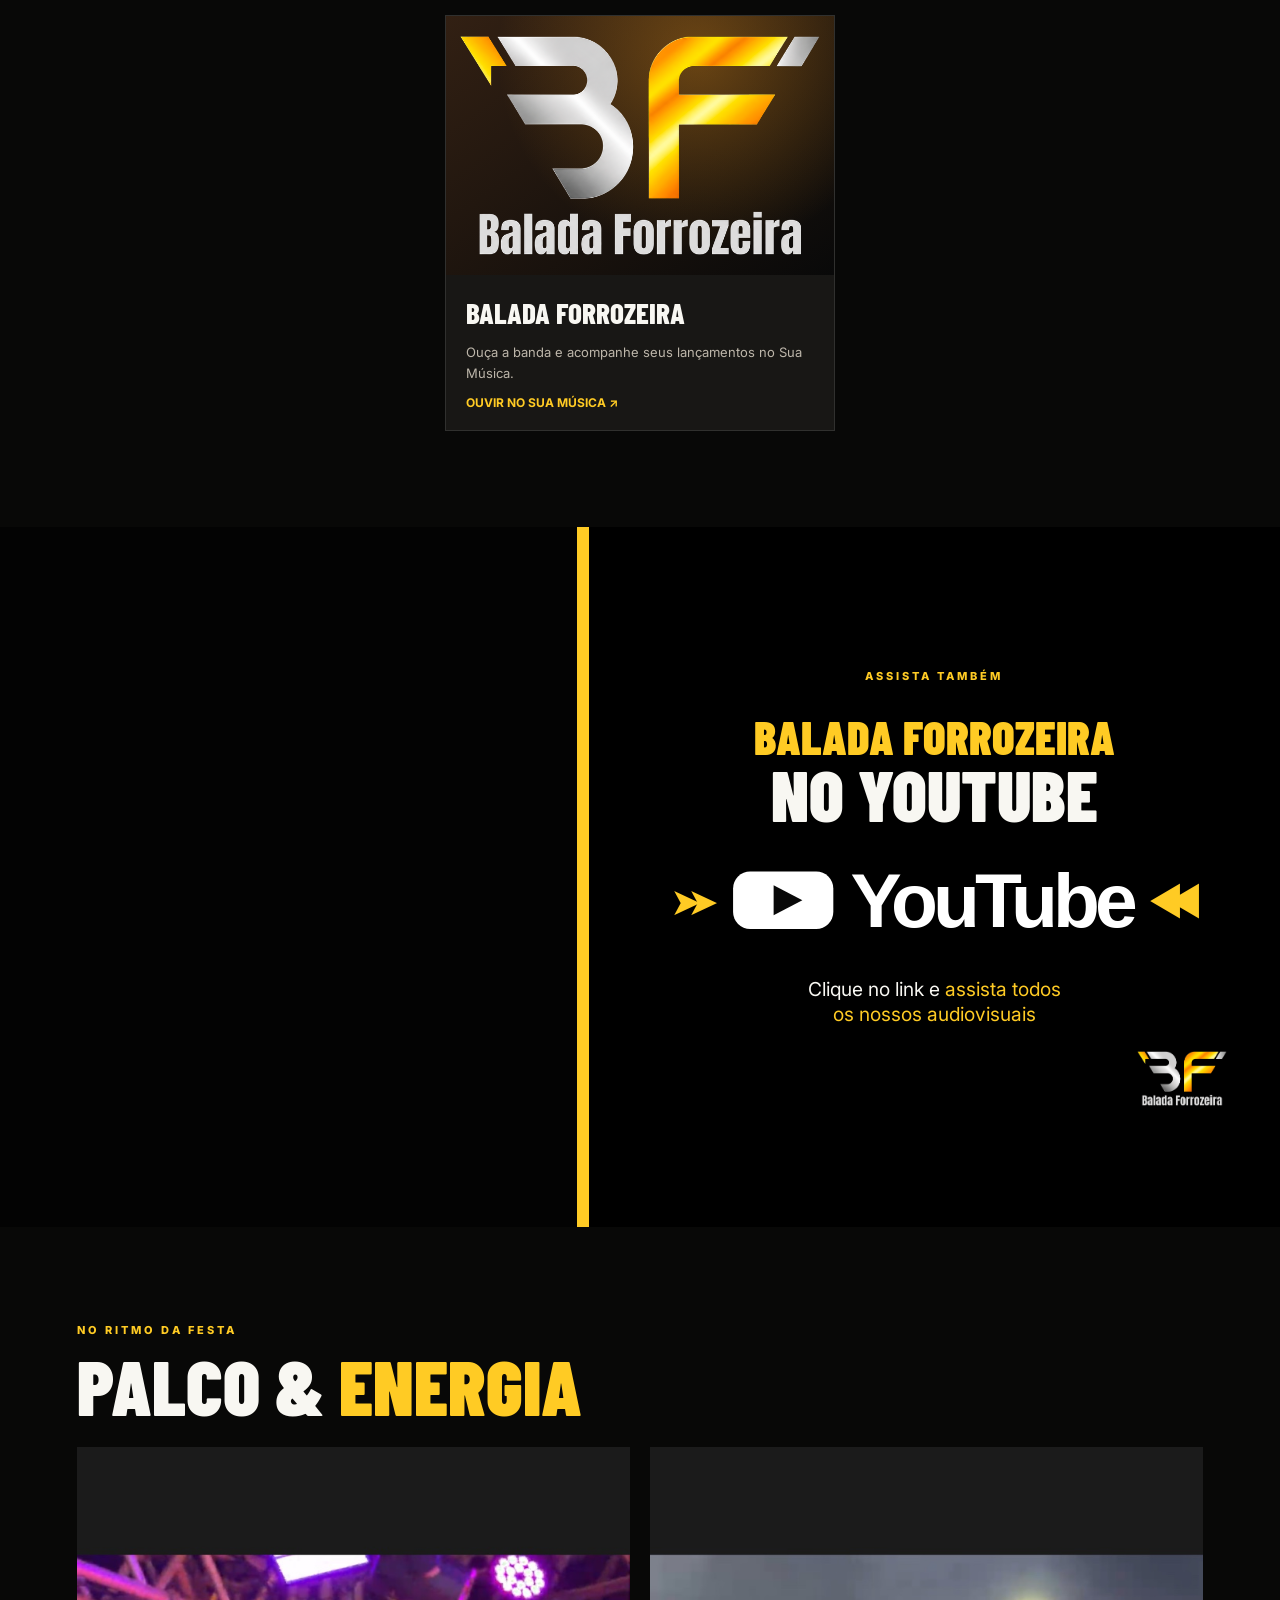
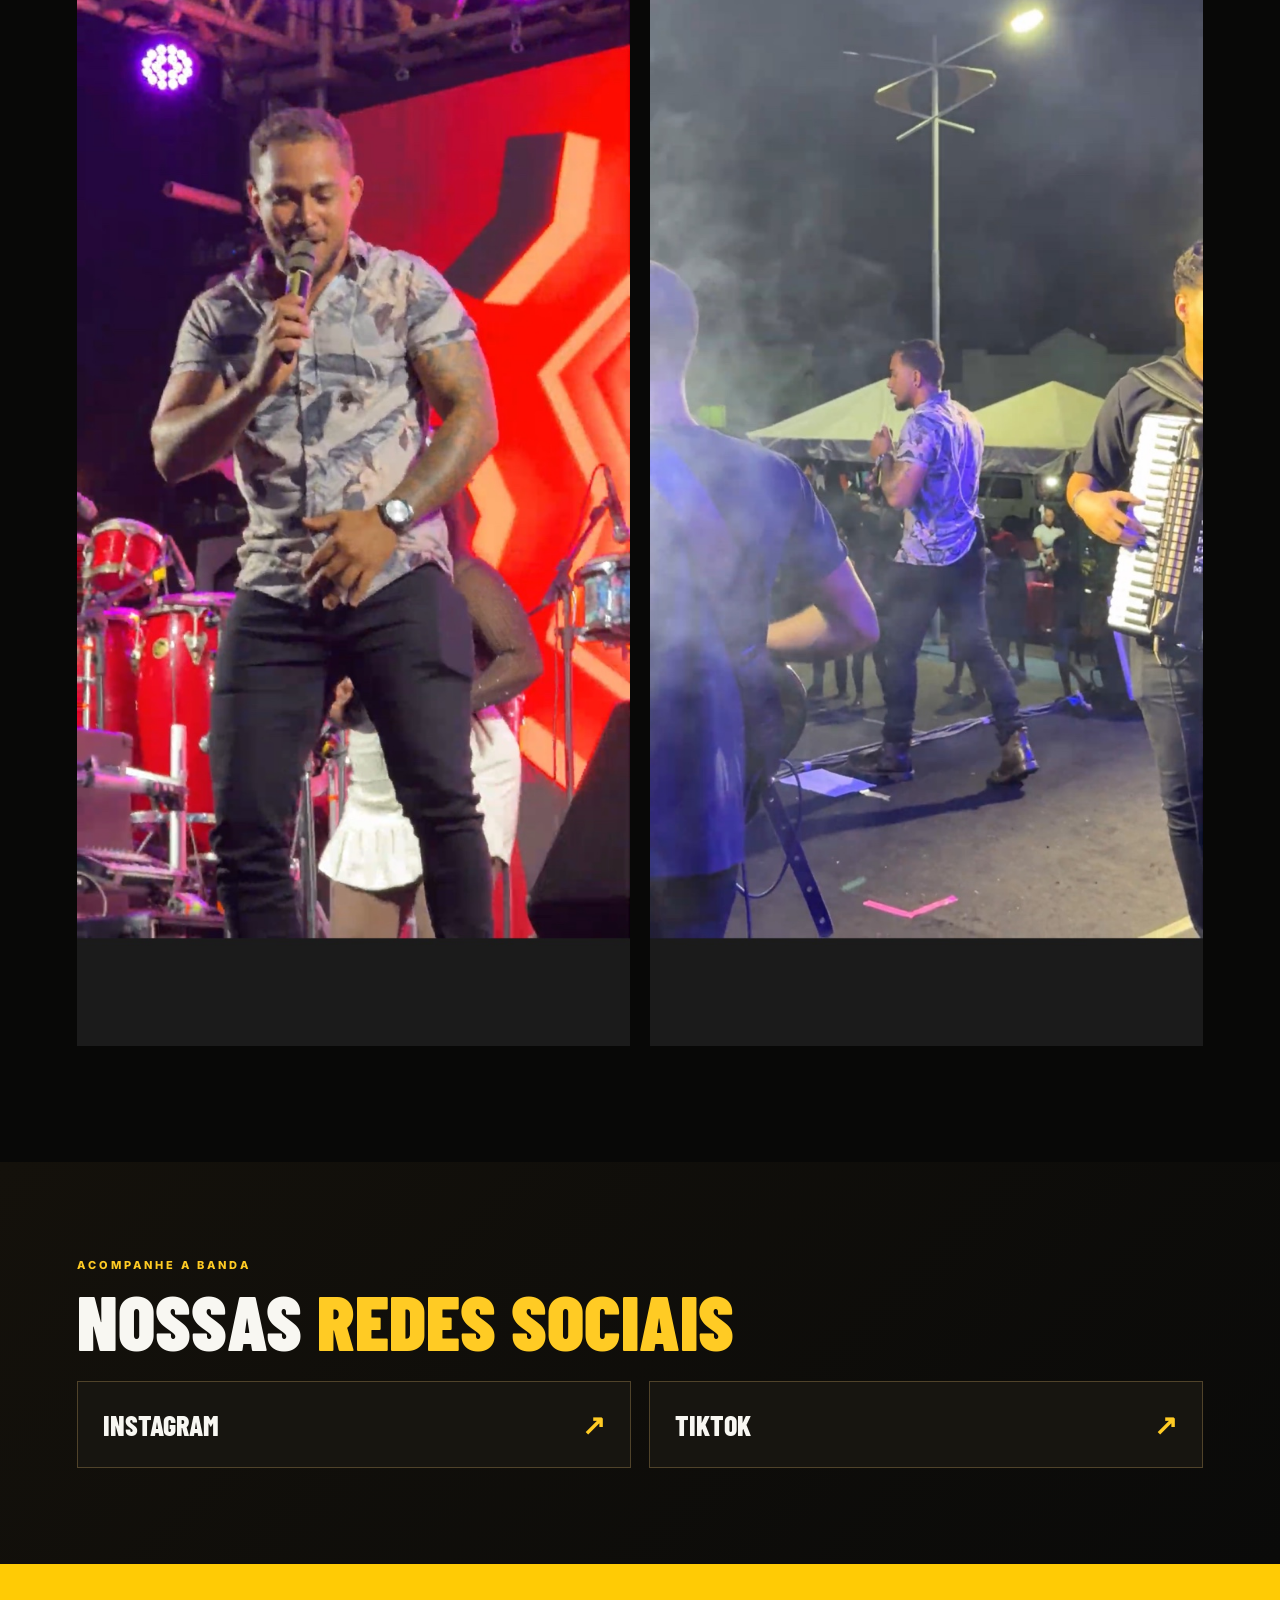
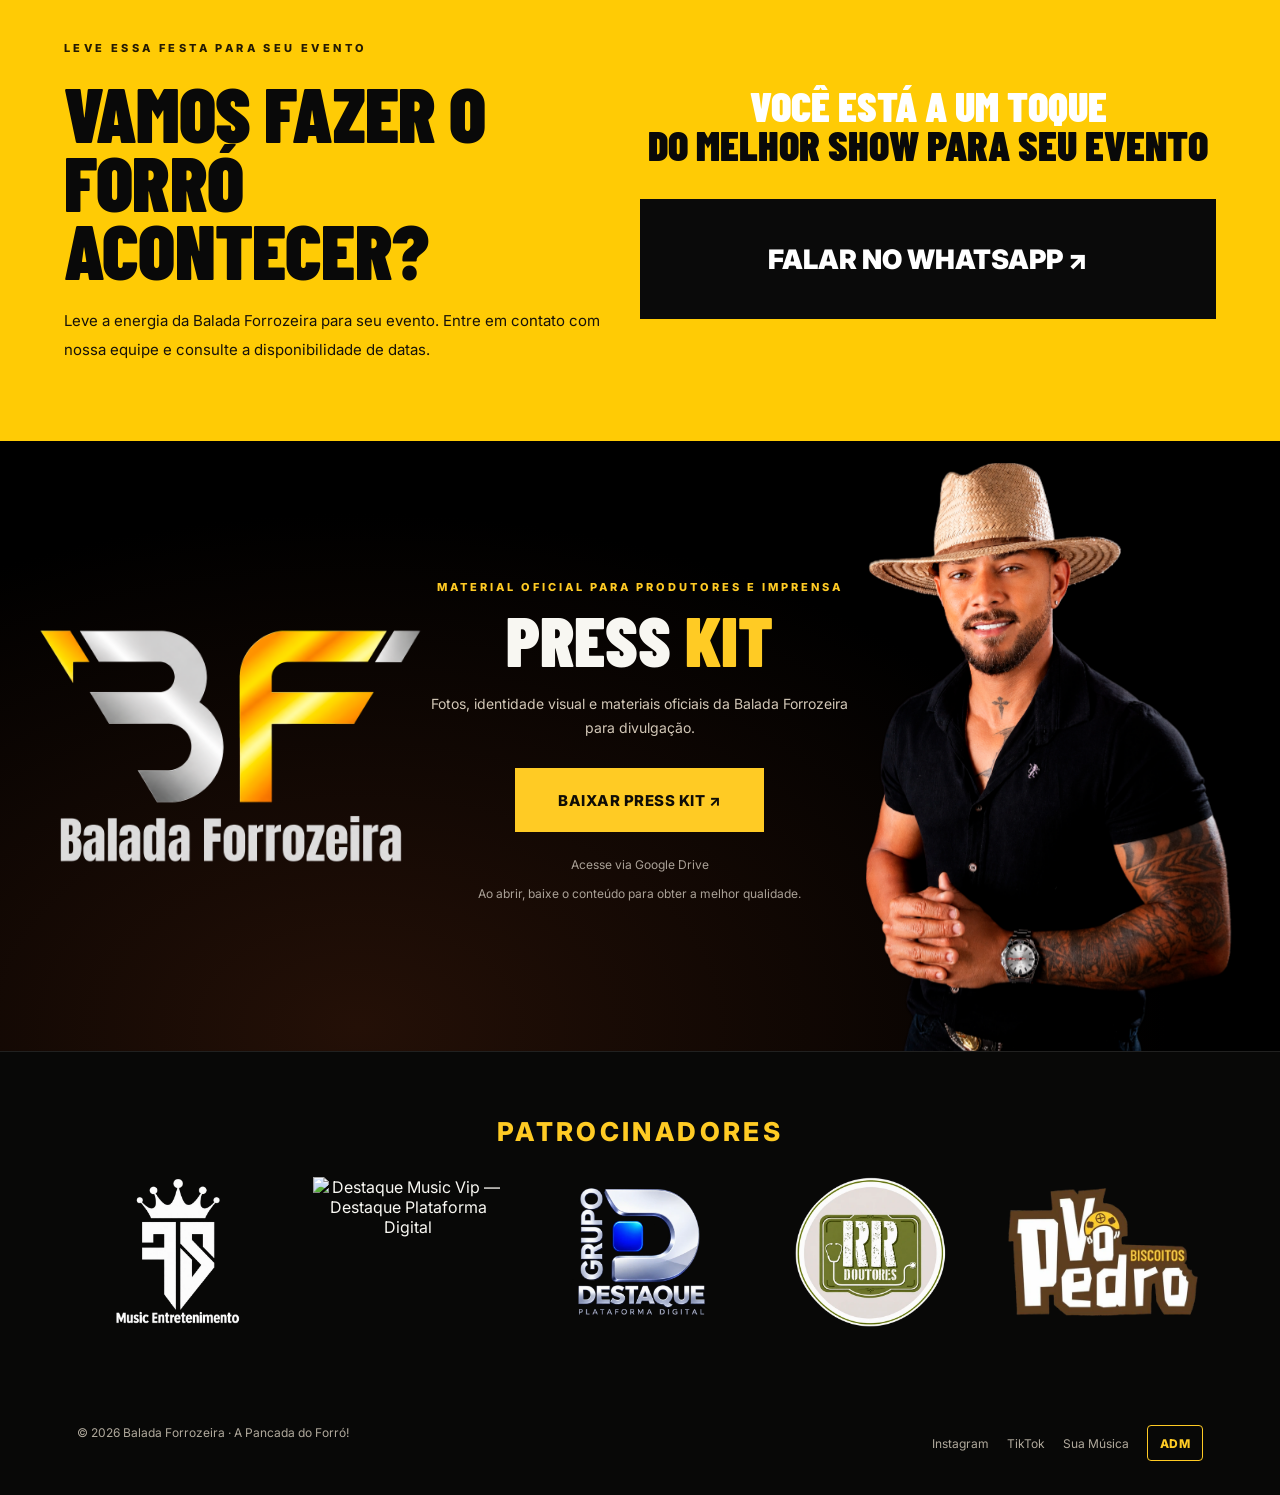
==== commit 1b459a98: "Organizar cinco patrocinadores na sequência solicitada" ====
--- a/index.html
+++ b/index.html
@@ -335,9 +335,9 @@
 /* Patrocinadores — seção independente acima do rodapé */
 .bf-sponsors{background:var(--bg);padding:clamp(38px,5vw,68px) 0;border-top:1px solid #ffffff1a;text-align:center}
 .bf-sponsors h2{color:var(--yellow);font-size:clamp(19px,2.2vw,26px);font-weight:800;letter-spacing:.13em;margin:0 0 30px}
-.bf-sponsors-grid{display:grid;grid-template-columns:repeat(4,minmax(0,1fr));gap:clamp(18px,4vw,52px);max-width:900px;margin:auto;align-items:center;justify-items:center}
+.bf-sponsors-grid{display:grid;grid-template-columns:repeat(5,minmax(0,1fr));gap:clamp(18px,3vw,40px);max-width:1120px;margin:auto;align-items:center;justify-items:center}
 .bf-sponsors-grid img{display:block;width:100%;height:clamp(90px,13vw,150px);max-width:190px;object-fit:contain}
-@media(max-width:600px){.bf-sponsors-grid{grid-template-columns:repeat(2,minmax(0,1fr));gap:24px 30px;max-width:420px}.bf-sponsors-grid img{height:110px;max-width:155px}}
+@media(max-width:600px){.bf-sponsors-grid{grid-template-columns:repeat(2,minmax(0,1fr));gap:24px 30px;max-width:420px}.bf-sponsors-grid img{height:110px;max-width:155px}.bf-sponsors-grid img:last-child:nth-child(odd){grid-column:1/-1}}
 
 #agenda .show{grid-template-columns:140px minmax(0,1.4fr) minmax(0,1fr) 95px;gap:24px}
 #agenda .show-date{flex-direction:column;align-items:flex-start;gap:4px;color:var(--yellow)}
@@ -406,7 +406,7 @@
   </div>
 </section>
 <section class="press" id="presskit"><div class="wrap press-inner"><div class="press-brand"><img src="assets/logo-sem-margens.png" alt="Balada Forrozeira — logo oficial"></div><div class="press-photo"><img src="assets/murilo-biografia.png" alt="Murilo Tosta"></div><div class="press-copy"><div class="micro">Material oficial para produtores e imprensa</div><h2 class="heading">Press <span>Kit</span></h2><p>Fotos, identidade visual e materiais oficiais da Balada Forrozeira para divulgação.</p><a class="button primary" href="https://drive.google.com/drive/folders/1hz-vd2H1KnWWH56AM93CRYc3dOshDQe-" target="_blank" rel="noopener">Baixar Press Kit ↗</a><p class="press-note">Acesse via Google Drive</p><p class="press-note">Ao abrir, baixe o conteúdo para obter a melhor qualidade.</p></div></div></section></main>
-<section class="bf-sponsors" aria-labelledby="bf-sponsors-title"><div class="wrap"><h2 id="bf-sponsors-title">PATROCINADORES</h2><div class="bf-sponsors-grid"><img src="assets/patrocinador-grupo-destaque.webp" alt="Grupo Destaque — Plataforma Digital" loading="lazy" decoding="async"><img src="assets/patrocinador-rr-doutores.webp" alt="RR Doutores" loading="lazy" decoding="async"><img src="assets/patrocinador-fs-music.webp" alt="FS Music Entretenimento" loading="lazy" decoding="async"><img src="assets/patrocinador-biscoitos-vo-pedro.webp" alt="Biscoitos Vô Pedro" loading="lazy" decoding="async"></div></div></section>
+<section class="bf-sponsors" aria-labelledby="bf-sponsors-title"><div class="wrap"><h2 id="bf-sponsors-title">PATROCINADORES</h2><div class="bf-sponsors-grid"><img src="assets/patrocinador-fs-music.webp" alt="FS Music Entretenimento" loading="lazy" decoding="async"><img src="assets/IMG_2216.PNG" alt="Destaque Music Vip — Destaque Plataforma Digital" loading="lazy" decoding="async"><img src="assets/patrocinador-grupo-destaque.webp" alt="Grupo Destaque — Plataforma Digital" loading="lazy" decoding="async"><img src="assets/patrocinador-rr-doutores.webp" alt="RR Doutores" loading="lazy" decoding="async"><img src="assets/patrocinador-biscoitos-vo-pedro.webp" alt="Biscoitos Vô Pedro" loading="lazy" decoding="async"></div></div></section>
 <footer class="wrap footer"><span>© <span id="year"></span> Balada Forrozeira · A Pancada do Forró!</span><div><a href="https://www.instagram.com/bandabaladaforrozeiraofc" target="_blank" rel="noopener">Instagram</a><a href="https://www.tiktok.com/@bandabaladaforrozeira" target="_blank" rel="noopener">TikTok</a><a href="https://www.suamusica.com.br/bandabaladaforrozeiraofc" target="_blank" rel="noopener">Sua Música</a><a class="admin-link" href="/admin/" aria-label="Acessar painel administrativo">ADM</a></div></footer>
 <script>document.getElementById('year').textContent=new Date().getFullYear();const toggle=document.getElementById('menu-toggle'),nav=document.getElementById('nav');toggle.addEventListener('click',()=>{const open=nav.classList.toggle('open');toggle.setAttribute('aria-expanded',open);toggle.textContent=open?'✕':'☰'});nav.querySelectorAll('a').forEach(a=>a.addEventListener('click',()=>{nav.classList.remove('open');toggle.textContent='☰';toggle.setAttribute('aria-expanded','false')}));const ambiente=document.querySelector('.bio-motion-bg video');if(ambiente){ambiente.muted=true;ambiente.defaultMuted=true;ambiente.playsInline=true;const iniciar=()=>{const tentativa=ambiente.play();if(tentativa&&typeof tentativa.catch==='function')tentativa.catch(()=>{});};document.addEventListener('DOMContentLoaded',iniciar,{once:true});document.addEventListener('visibilitychange',()=>{if(!document.hidden)iniciar()});iniciar();}</script><aside class="music-player" aria-label="Player da música da Balada Forrozeira"><span class="music-note" aria-hidden="true">♫</span><div class="track-info"><strong id="current-track">Príncipe Encantado</strong><small>Balada Forrozeira</small></div><button id="music-toggle" type="button" aria-label="Reproduzir música" aria-pressed="false" title="Reproduzir ou pausar música">▶</button><span class="track-status" id="music-status" aria-live="polite">Toque para ouvir</span><audio id="site-music" preload="auto" src="assets/principe-encantado.mp3"></audio></aside><script>
 (function(){
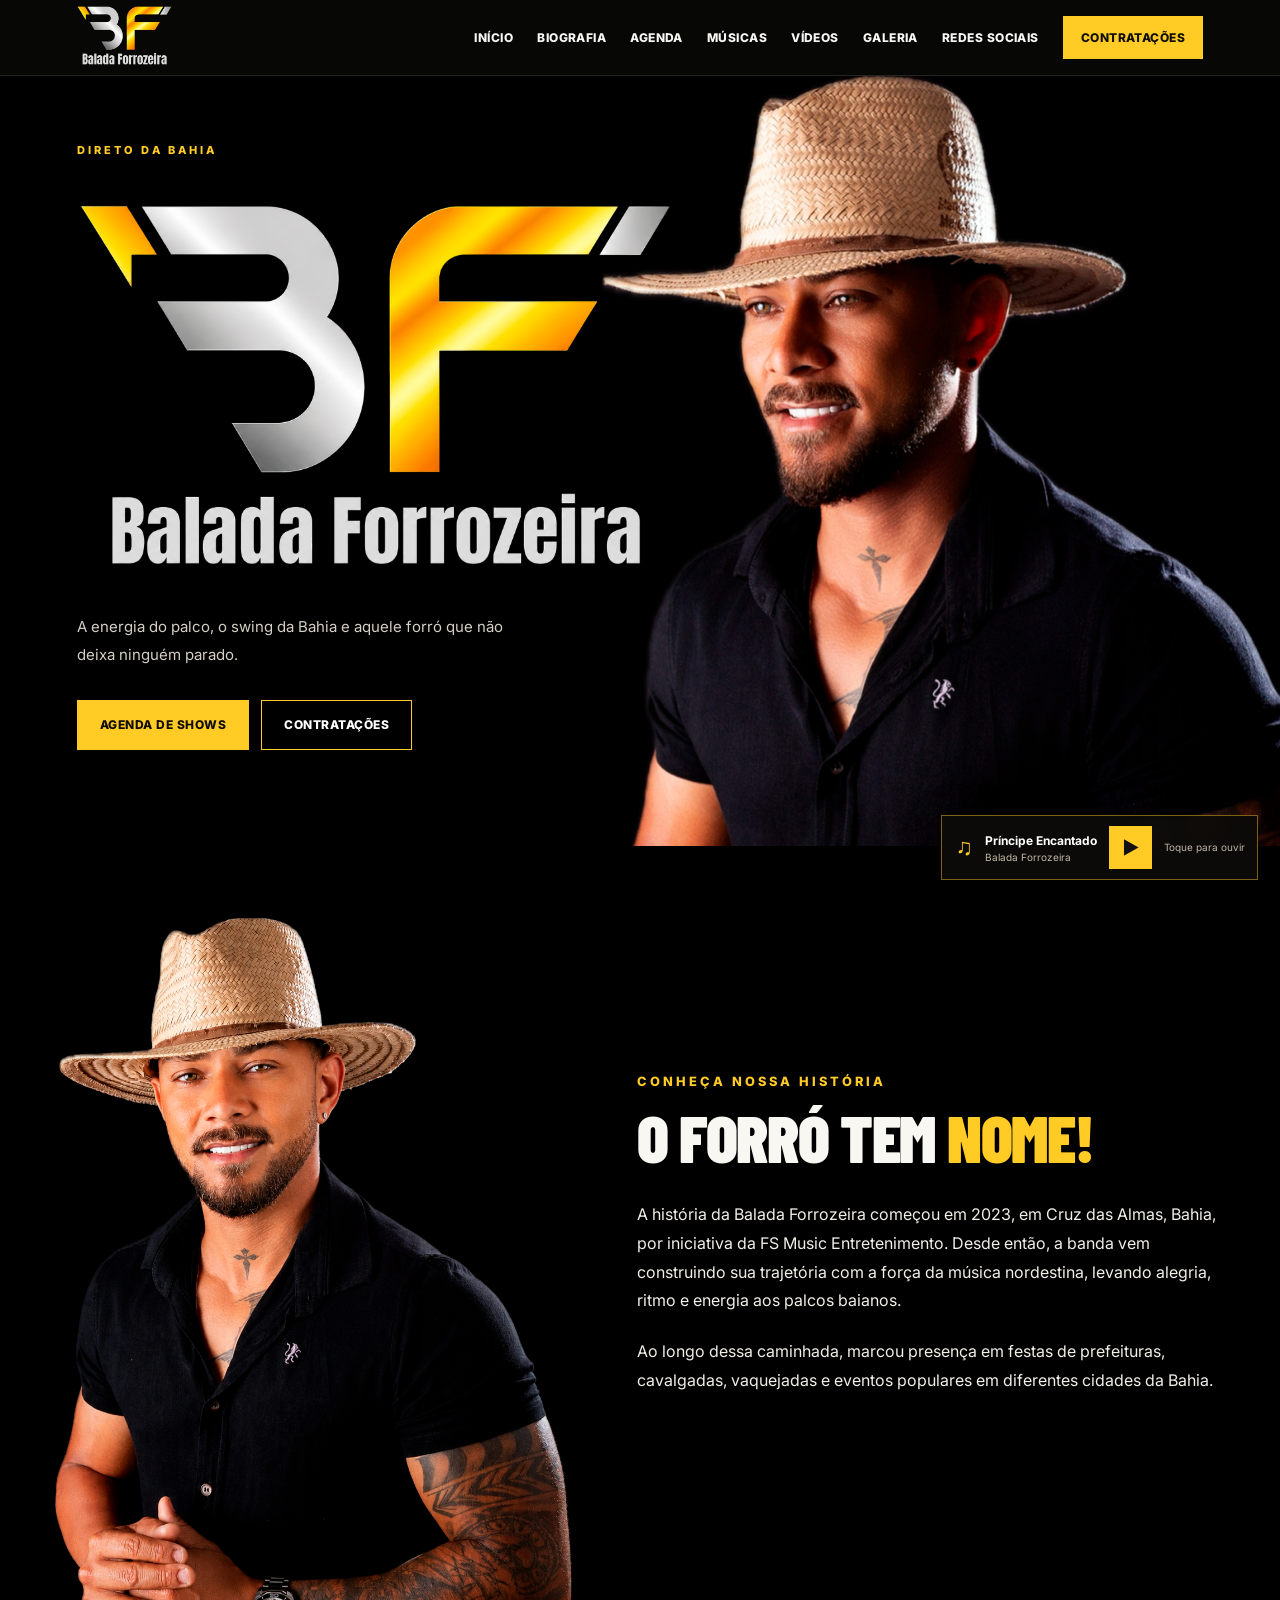
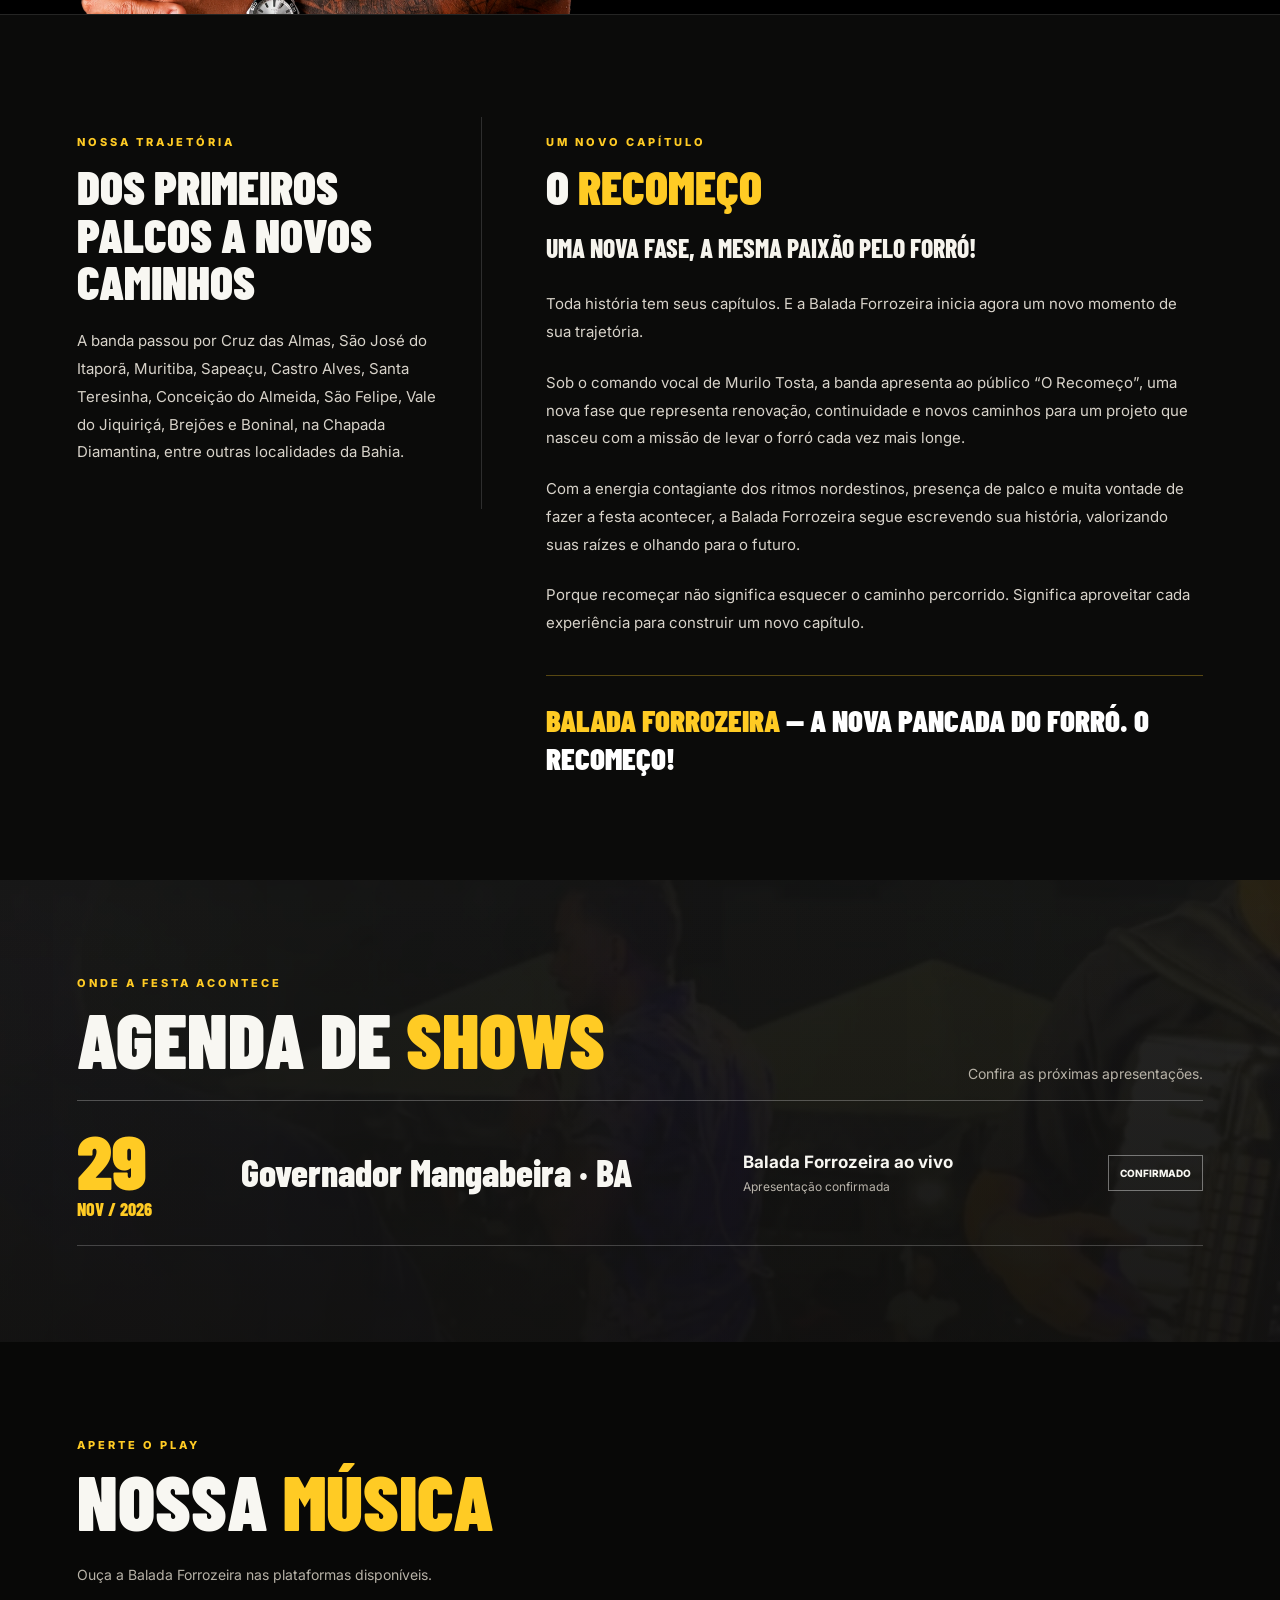
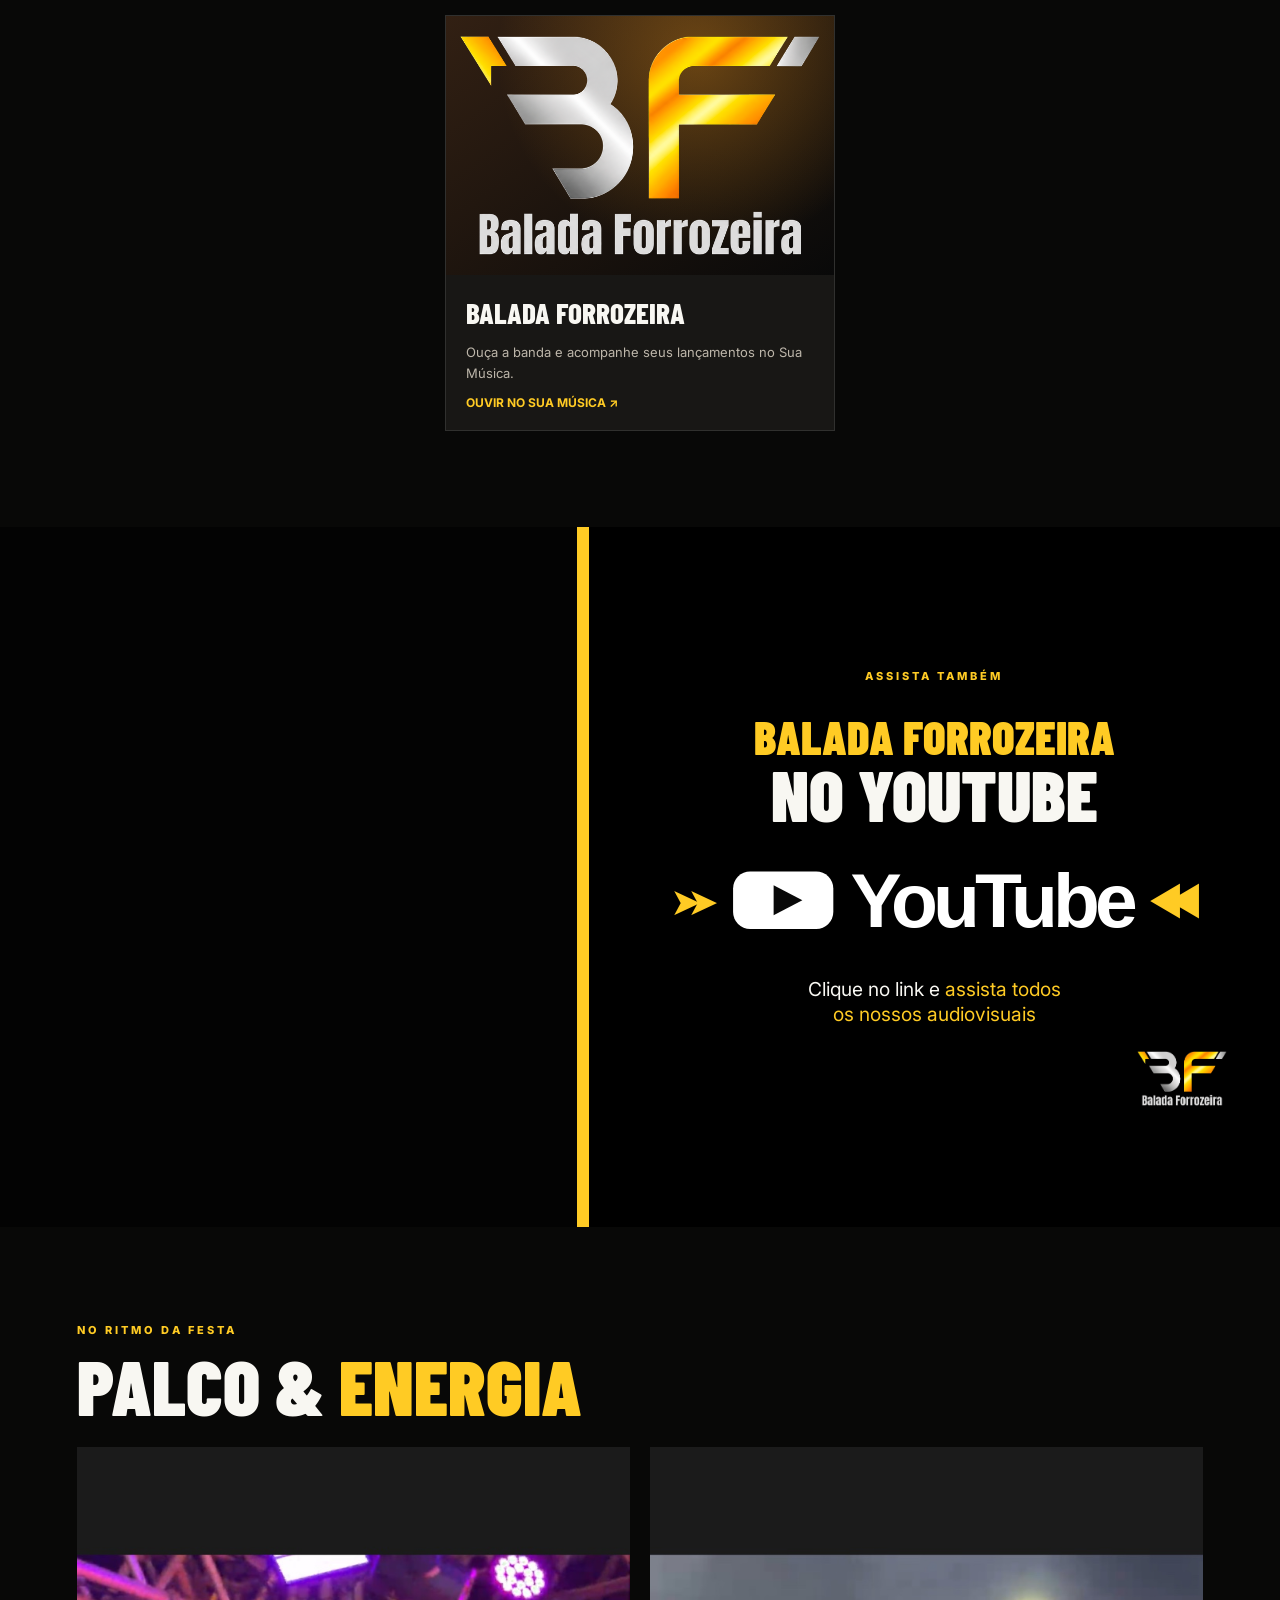
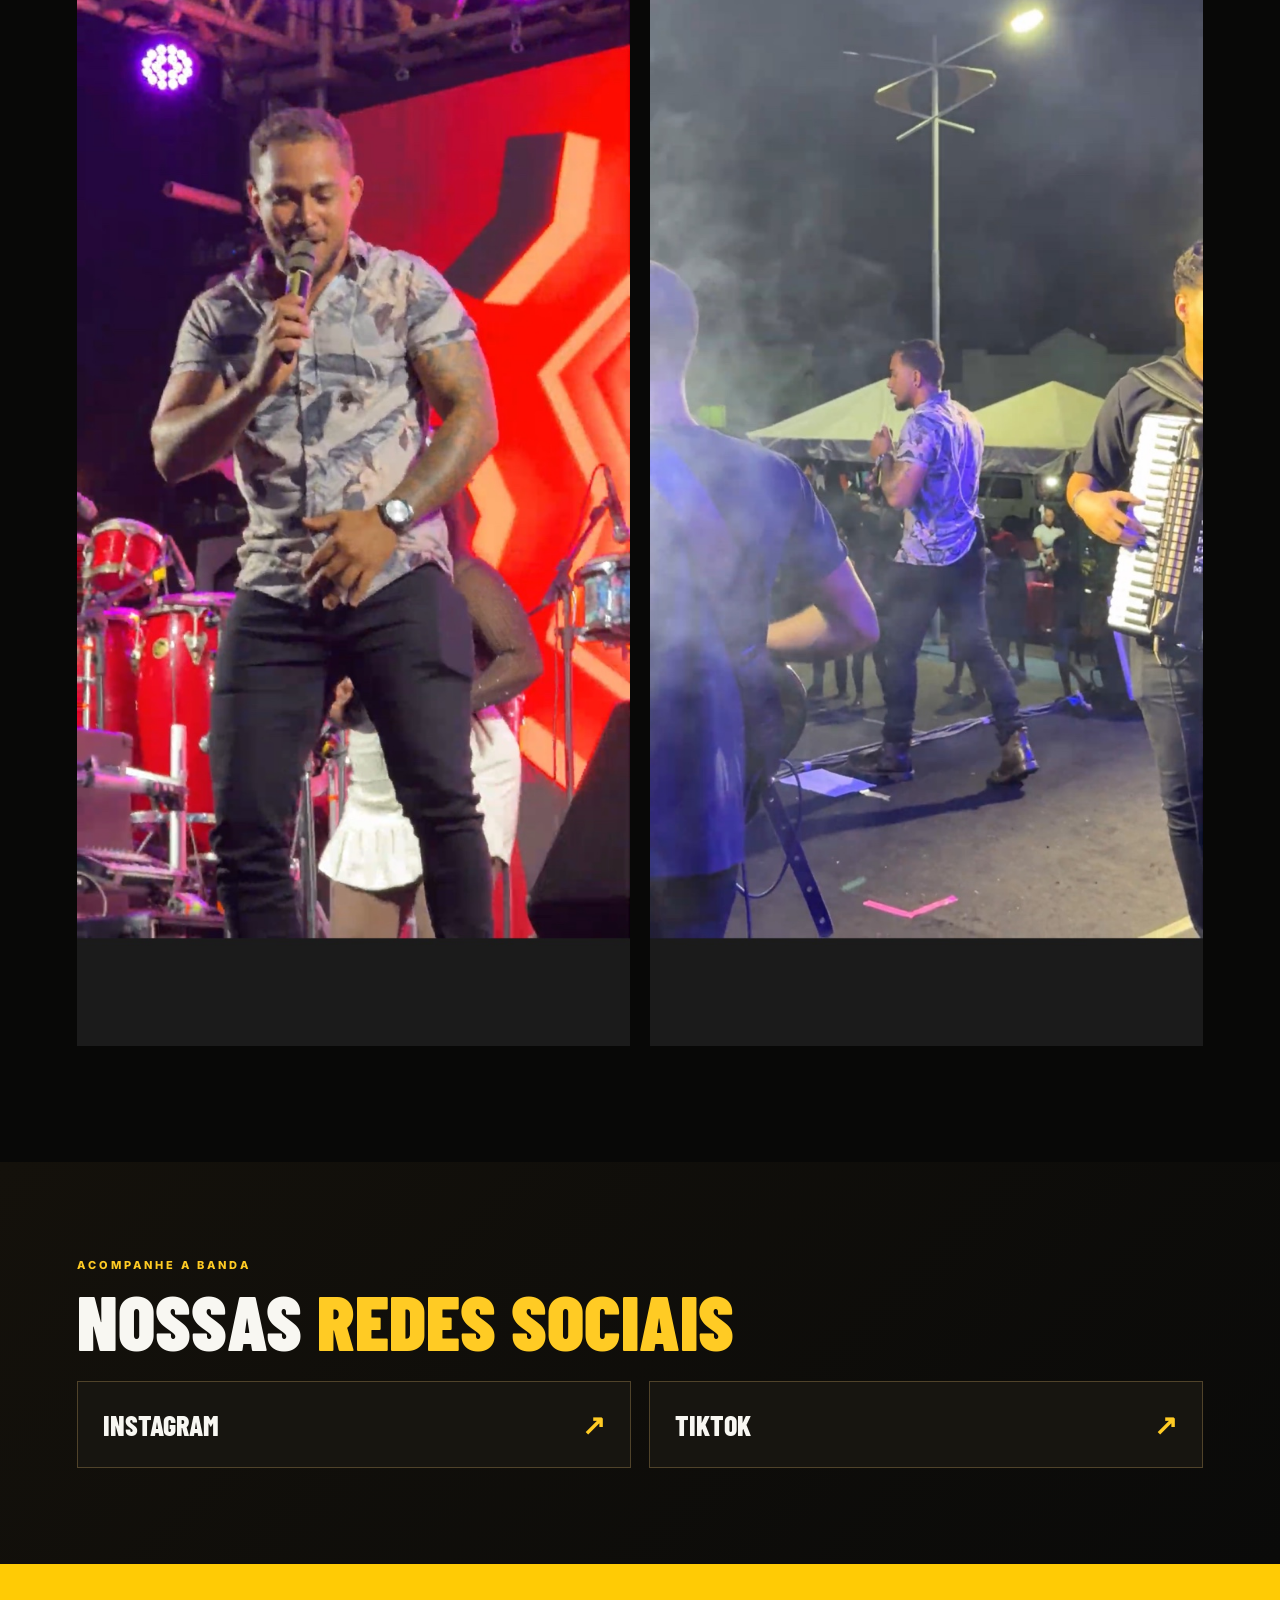
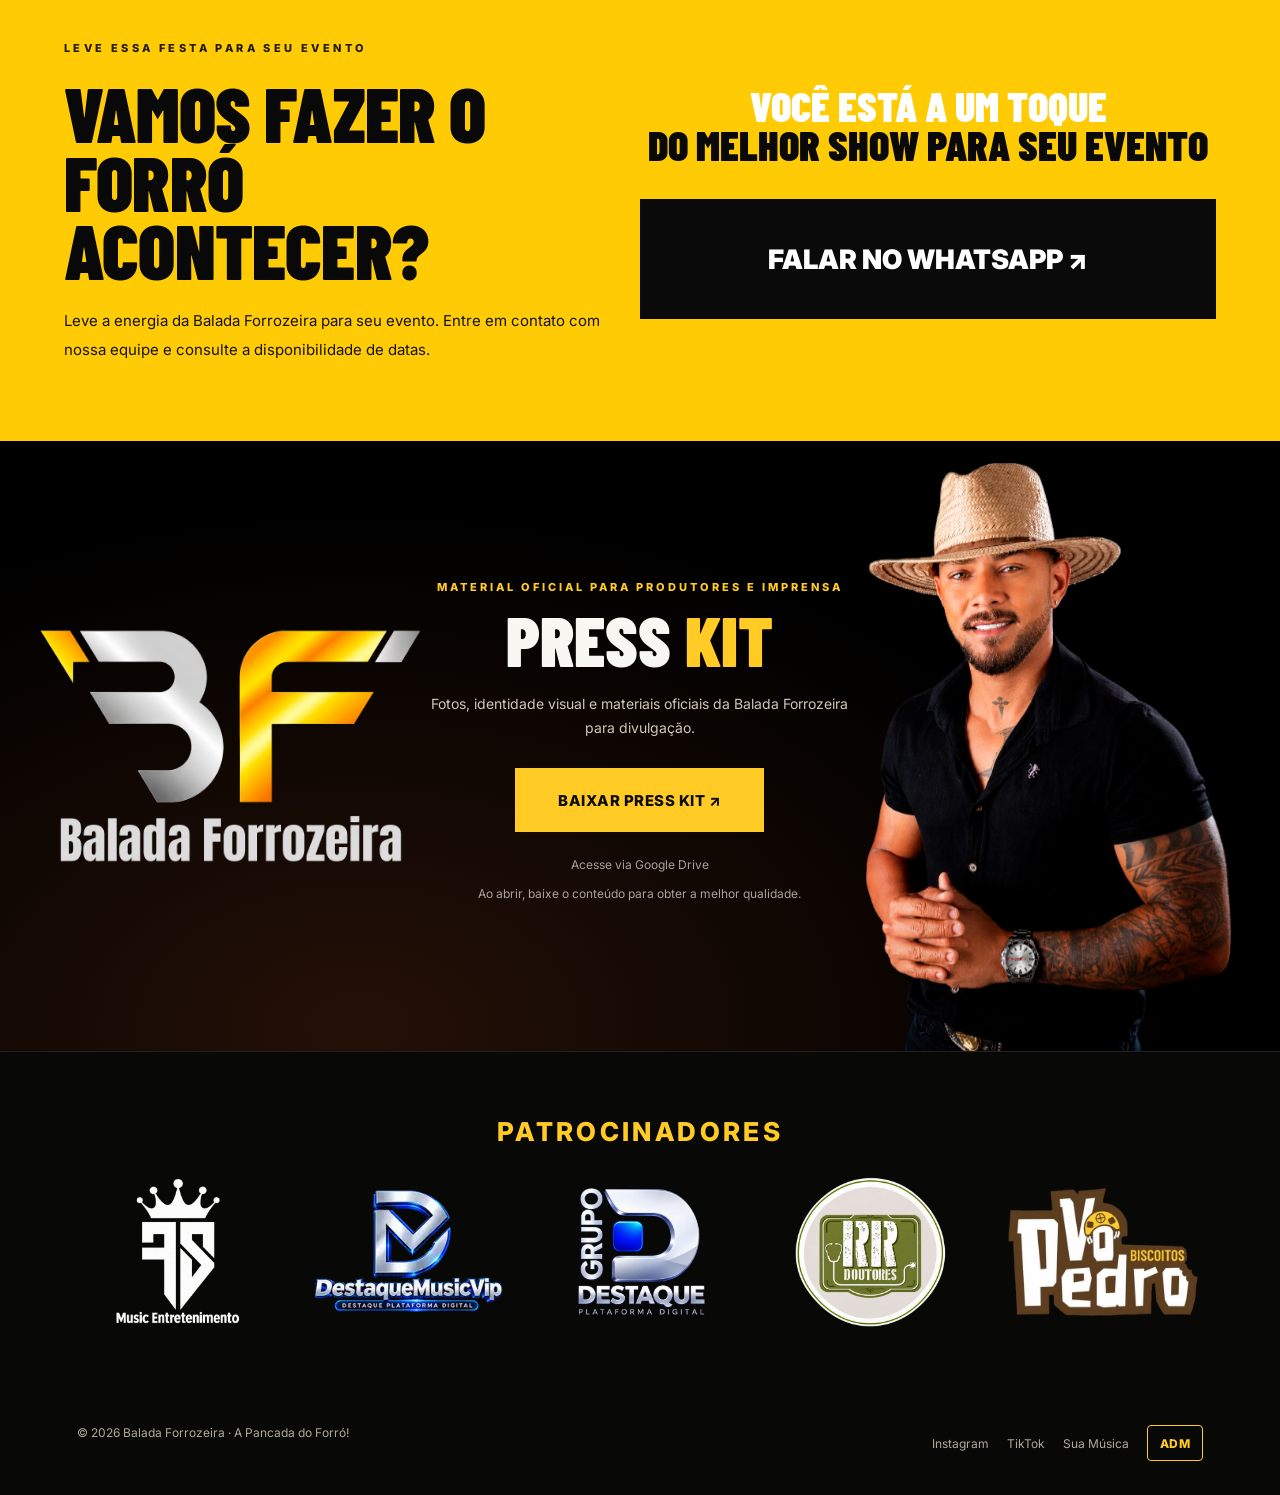
==== commit ab18bac3: "Adicionar logo Destaque Music Vip otimizada para o rodapé" ====
--- a/index.html
+++ b/index.html
@@ -406,7 +406,7 @@
   </div>
 </section>
 <section class="press" id="presskit"><div class="wrap press-inner"><div class="press-brand"><img src="assets/logo-sem-margens.png" alt="Balada Forrozeira — logo oficial"></div><div class="press-photo"><img src="assets/murilo-biografia.png" alt="Murilo Tosta"></div><div class="press-copy"><div class="micro">Material oficial para produtores e imprensa</div><h2 class="heading">Press <span>Kit</span></h2><p>Fotos, identidade visual e materiais oficiais da Balada Forrozeira para divulgação.</p><a class="button primary" href="https://drive.google.com/drive/folders/1hz-vd2H1KnWWH56AM93CRYc3dOshDQe-" target="_blank" rel="noopener">Baixar Press Kit ↗</a><p class="press-note">Acesse via Google Drive</p><p class="press-note">Ao abrir, baixe o conteúdo para obter a melhor qualidade.</p></div></div></section></main>
-<section class="bf-sponsors" aria-labelledby="bf-sponsors-title"><div class="wrap"><h2 id="bf-sponsors-title">PATROCINADORES</h2><div class="bf-sponsors-grid"><img src="assets/patrocinador-fs-music.webp" alt="FS Music Entretenimento" loading="lazy" decoding="async"><img src="assets/IMG_2216.PNG" alt="Destaque Music Vip — Destaque Plataforma Digital" loading="lazy" decoding="async"><img src="assets/patrocinador-grupo-destaque.webp" alt="Grupo Destaque — Plataforma Digital" loading="lazy" decoding="async"><img src="assets/patrocinador-rr-doutores.webp" alt="RR Doutores" loading="lazy" decoding="async"><img src="assets/patrocinador-biscoitos-vo-pedro.webp" alt="Biscoitos Vô Pedro" loading="lazy" decoding="async"></div></div></section>
+<section class="bf-sponsors" aria-labelledby="bf-sponsors-title"><div class="wrap"><h2 id="bf-sponsors-title">PATROCINADORES</h2><div class="bf-sponsors-grid"><img src="assets/patrocinador-fs-music.webp" alt="FS Music Entretenimento" loading="lazy" decoding="async"><img src="assets/patrocinador-destaque-music-vip.webp" alt="Destaque Music Vip — Destaque Plataforma Digital" loading="lazy" decoding="async"><img src="assets/patrocinador-grupo-destaque.webp" alt="Grupo Destaque — Plataforma Digital" loading="lazy" decoding="async"><img src="assets/patrocinador-rr-doutores.webp" alt="RR Doutores" loading="lazy" decoding="async"><img src="assets/patrocinador-biscoitos-vo-pedro.webp" alt="Biscoitos Vô Pedro" loading="lazy" decoding="async"></div></div></section>
 <footer class="wrap footer"><span>© <span id="year"></span> Balada Forrozeira · A Pancada do Forró!</span><div><a href="https://www.instagram.com/bandabaladaforrozeiraofc" target="_blank" rel="noopener">Instagram</a><a href="https://www.tiktok.com/@bandabaladaforrozeira" target="_blank" rel="noopener">TikTok</a><a href="https://www.suamusica.com.br/bandabaladaforrozeiraofc" target="_blank" rel="noopener">Sua Música</a><a class="admin-link" href="/admin/" aria-label="Acessar painel administrativo">ADM</a></div></footer>
 <script>document.getElementById('year').textContent=new Date().getFullYear();const toggle=document.getElementById('menu-toggle'),nav=document.getElementById('nav');toggle.addEventListener('click',()=>{const open=nav.classList.toggle('open');toggle.setAttribute('aria-expanded',open);toggle.textContent=open?'✕':'☰'});nav.querySelectorAll('a').forEach(a=>a.addEventListener('click',()=>{nav.classList.remove('open');toggle.textContent='☰';toggle.setAttribute('aria-expanded','false')}));const ambiente=document.querySelector('.bio-motion-bg video');if(ambiente){ambiente.muted=true;ambiente.defaultMuted=true;ambiente.playsInline=true;const iniciar=()=>{const tentativa=ambiente.play();if(tentativa&&typeof tentativa.catch==='function')tentativa.catch(()=>{});};document.addEventListener('DOMContentLoaded',iniciar,{once:true});document.addEventListener('visibilitychange',()=>{if(!document.hidden)iniciar()});iniciar();}</script><aside class="music-player" aria-label="Player da música da Balada Forrozeira"><span class="music-note" aria-hidden="true">♫</span><div class="track-info"><strong id="current-track">Príncipe Encantado</strong><small>Balada Forrozeira</small></div><button id="music-toggle" type="button" aria-label="Reproduzir música" aria-pressed="false" title="Reproduzir ou pausar música">▶</button><span class="track-status" id="music-status" aria-live="polite">Toque para ouvir</span><audio id="site-music" preload="auto" src="assets/principe-encantado.mp3"></audio></aside><script>
 (function(){
